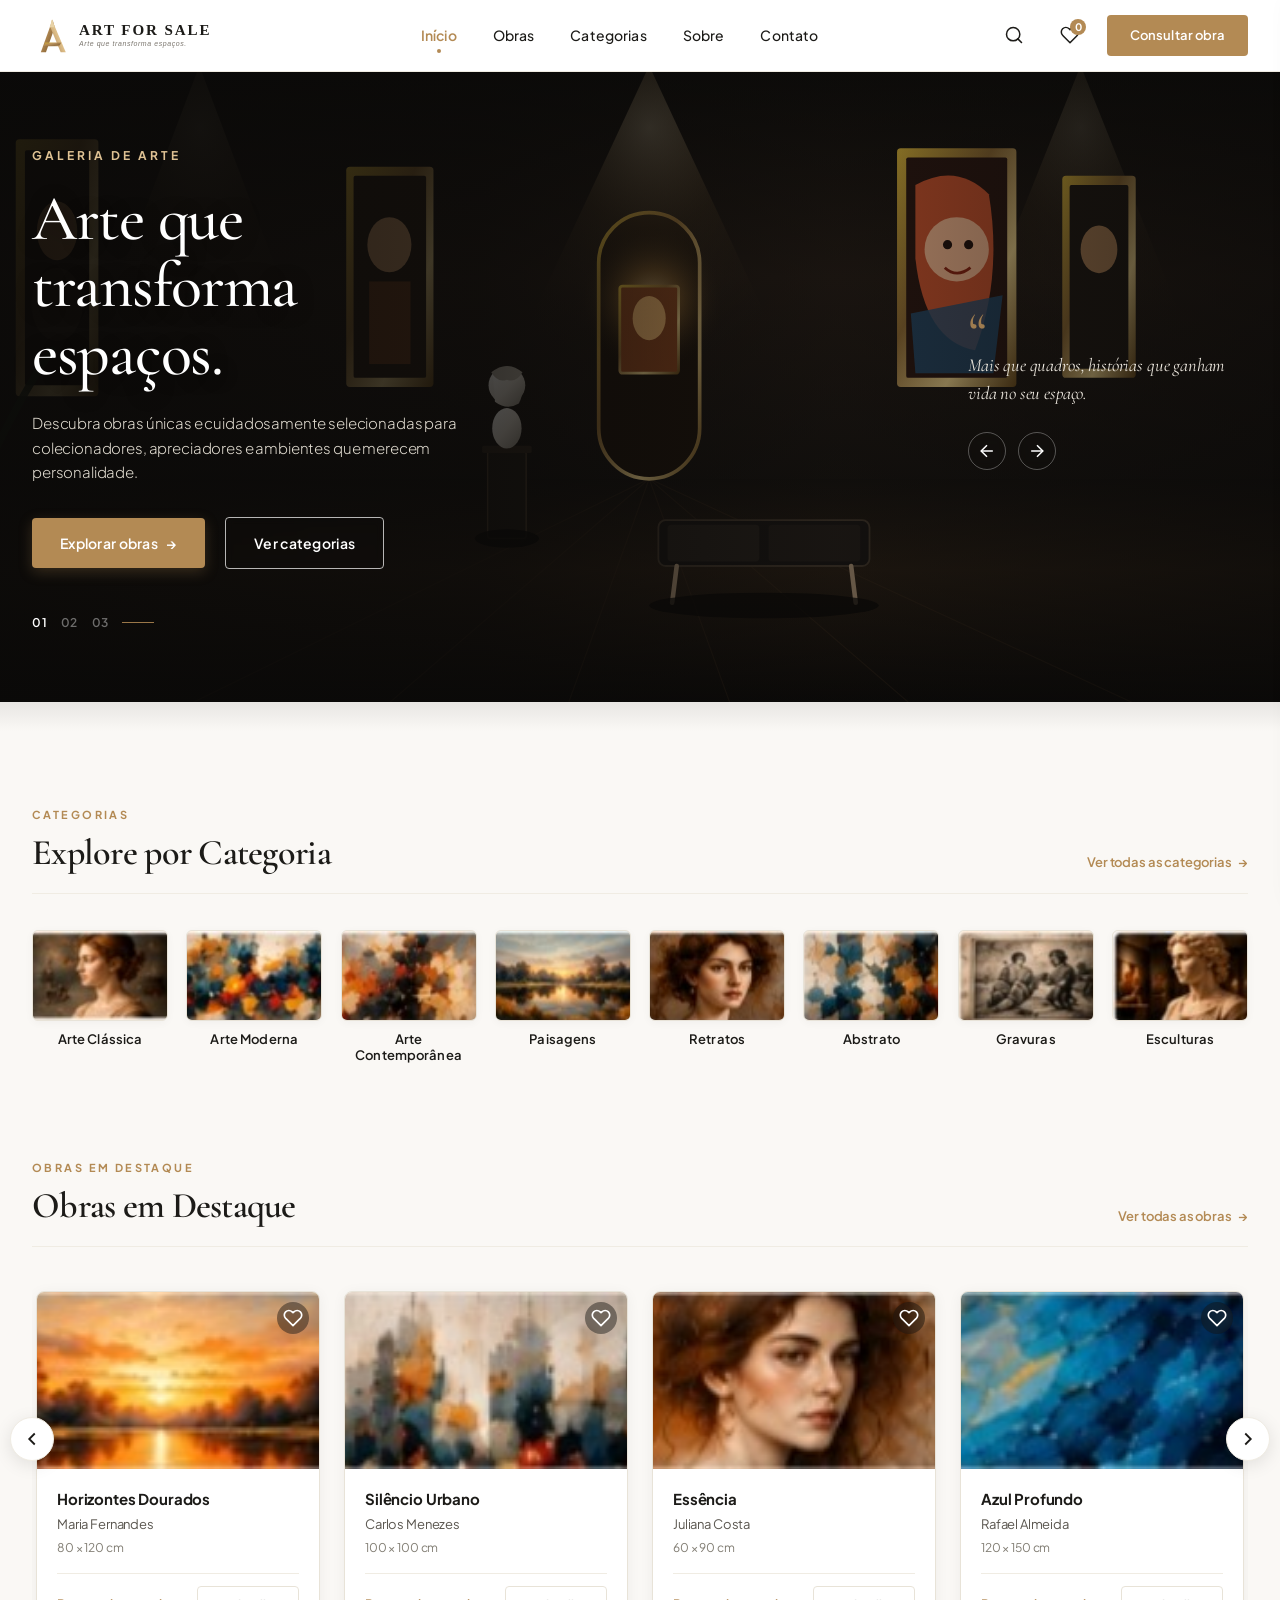
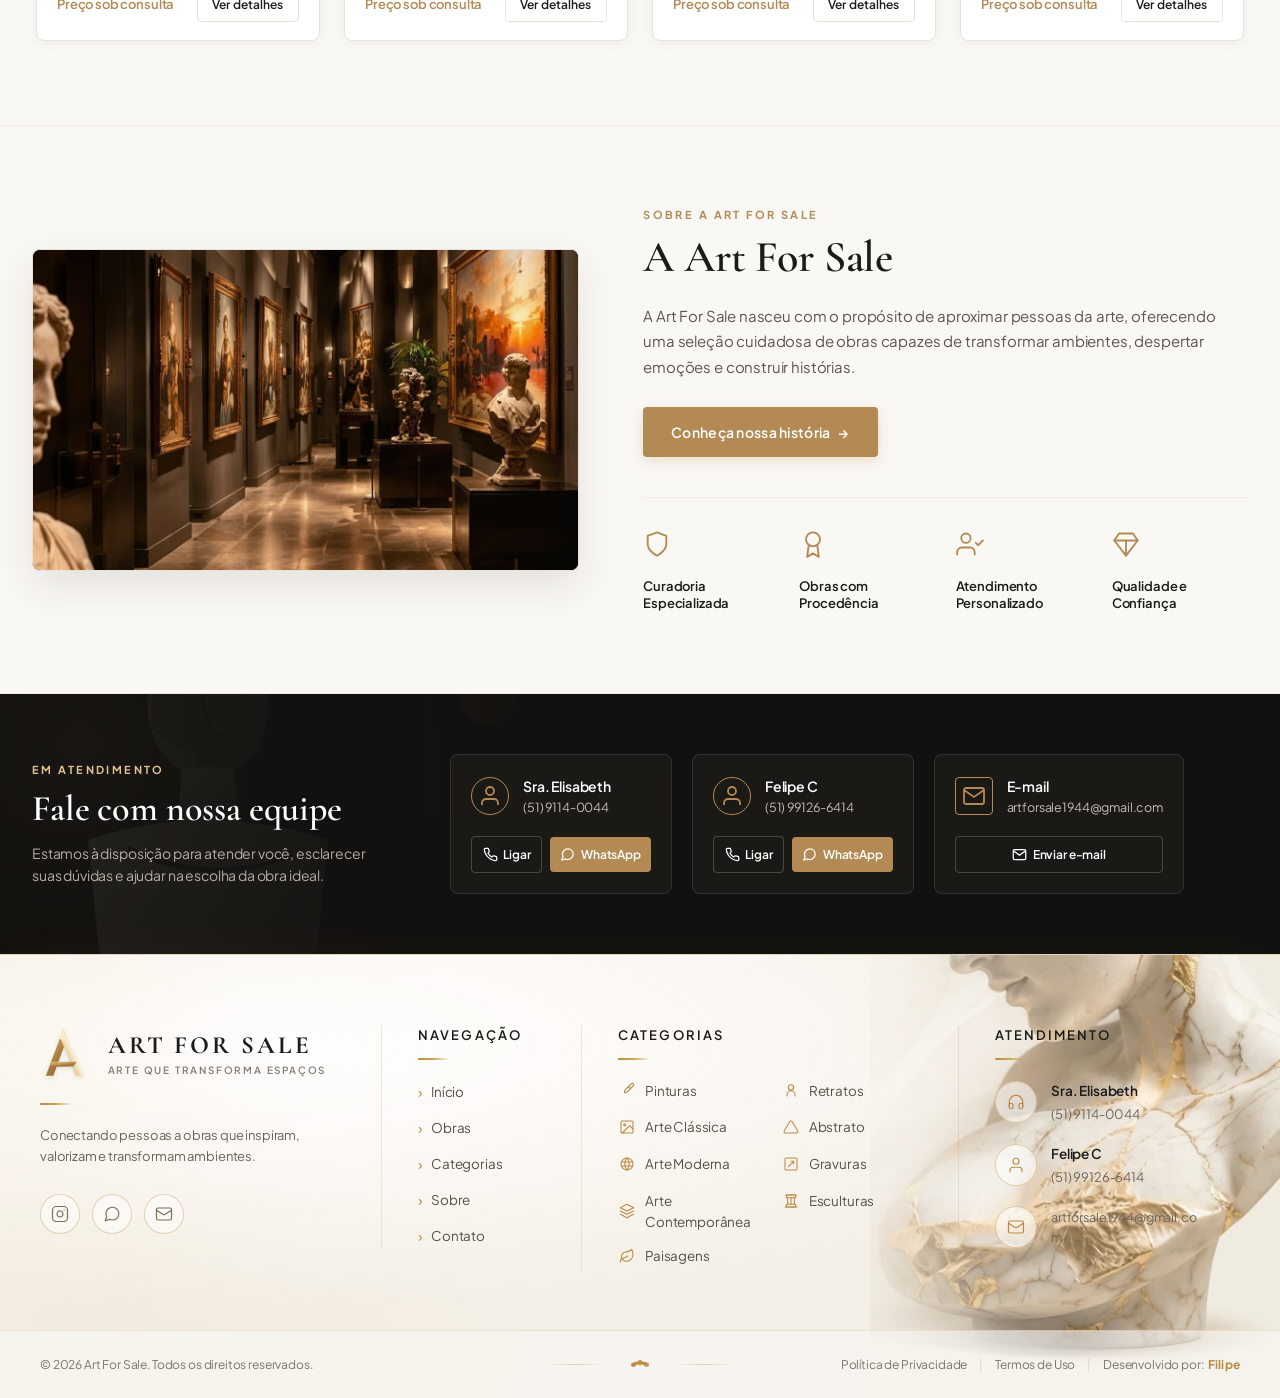
==== index.html @ e54e2f80 "feat(footer): adicionar link Desenvolvido por Filipe para WhatsApp e remover botao voltar ao topo" ====
<!DOCTYPE html>
<html lang="pt-BR">
<head>
    <meta charset="UTF-8">
    <meta name="viewport" content="width=device-width, initial-scale=1.0">
    <title>ART FOR SALE — Arte que transforma espaços.</title>
    
    <!-- Meta tags SEO e Compartilhamento -->
    <meta name="description" content="Descubra obras únicas e cuidadosamente selecionadas para colecionadores, apreciadores e ambientes que merecem personalidade.">
    <meta name="theme-color" content="#b38a54">
    
    <!-- Favicon -->
    <link rel="icon" type="image/svg+xml" href="assets/images/site/logo-icon.svg">

    <!-- Tipografia Editorial Premium Google Fonts (Cormorant Garamond + Plus Jakarta Sans) -->
    <link rel="preconnect" href="https://fonts.googleapis.com">
    <link rel="preconnect" href="https://fonts.gstatic.com" crossorigin>
    <link href="https://fonts.googleapis.com/css2?family=Cormorant+Garamond:ital,wght@0,400;0,500;0,600;0,700;1,400;1,600&family=Plus+Jakarta+Sans:wght@300;400;500;600;700&display=swap" rel="stylesheet">

    <!-- Folhas de Estilo -->
    <link rel="stylesheet" href="assets/css/style.css">
    <link rel="stylesheet" href="assets/css/responsive.css">
</head>
<body>

    <!-- Header Principal -->
    <header class="site-header" id="siteHeader">
        <div class="header-container">
            <!-- Logo ART FOR SALE -->
            <a href="index.php" class="header-logo" title="ART FOR SALE - Arte que transforma espaços.">
                <img src="assets/images/site/logo.svg" alt="ART FOR SALE" class="logo-image" width="220" height="48">
            </a>

            <!-- Menu de Navegação Desktop -->
            <nav class="header-nav" aria-label="Navegação Principal">
                <ul class="nav-list">
                    <li class="nav-item">
                        <a href="index.html" class="nav-link active">Início</a>
                    </li>
                    <li class="nav-item">
                        <a href="pages/obras.html" class="nav-link">Obras</a>
                    </li>
                    <li class="nav-item">
                        <a href="#categorias" class="nav-link">Categorias</a>
                    </li>
                    <li class="nav-item">
                        <a href="#sobre" class="nav-link">Sobre</a>
                    </li>
                    <li class="nav-item">
                        <a href="#contato" class="nav-link">Contato</a>
                    </li>
                </ul>
            </nav>

            <!-- Ações do Header (Pesquisa, Favoritos, Botão Consultar Obra) -->
            <div class="header-actions">
                <!-- Ícone de Pesquisa -->
                <button type="button" class="action-btn" id="btnOpenSearch" title="Pesquisar obras" aria-label="Pesquisar">
                    <svg class="action-icon" viewBox="0 0 24 24" width="20" height="20" fill="none" stroke="currentColor" stroke-width="1.8" stroke-linecap="round" stroke-linejoin="round">
                        <circle cx="11" cy="11" r="8"></circle>
                        <line x1="21" y1="21" x2="16.65" y2="16.65"></line>
                    </svg>
                </button>

                <!-- Favoritos -->
                <button type="button" class="action-btn" id="btnOpenFavorites" title="Obras favoritas" aria-label="Favoritos">
                    <svg class="action-icon" viewBox="0 0 24 24" width="20" height="20" fill="none" stroke="currentColor" stroke-width="1.8" stroke-linecap="round" stroke-linejoin="round">
                        <path d="M20.84 4.61a5.5 5.5 0 0 0-7.78 0L12 5.67l-1.06-1.06a5.5 5.5 0 0 0-7.78 7.78l1.06 1.06L12 21.23l7.78-7.78 1.06-1.06a5.5 5.5 0 0 0 0-7.78z"></path>
                    </svg>
                    <span class="favorites-badge" id="favoritesCount">0</span>
                </button>

                <!-- Botão Consultar Obra -->
                <a href="#contato" class="btn-consultar-obra" data-modal="consultar">
                    Consultar obra
                </a>

                <!-- Botão Menu Mobile (Hambúrguer) -->
                <button type="button" class="mobile-toggle-btn" id="btnMobileMenu" aria-label="Abrir menu" aria-expanded="false">
                    <span class="hamburger-line"></span>
                    <span class="hamburger-line"></span>
                    <span class="hamburger-line"></span>
                </button>
            </div>
        </div>

        <!-- Menu Drawer Mobile -->
        <div class="mobile-drawer" id="mobileDrawer">
            <div class="drawer-header">
                <img src="assets/images/site/logo.svg" alt="ART FOR SALE" width="180">
                <button type="button" class="drawer-close-btn" id="btnCloseDrawer" aria-label="Fechar menu">✕</button>
            </div>
            <nav class="mobile-nav">
                <a href="index.html" class="mobile-nav-link active">Início</a>
                <a href="pages/obras.html" class="mobile-nav-link">Obras</a>
                <a href="#categorias" class="mobile-nav-link">Categorias</a>
                <a href="#sobre" class="mobile-nav-link">Sobre</a>
                <a href="#contato" class="mobile-nav-link">Contato</a>
            </nav>
            <div class="drawer-footer">
                <a href="#contato" class="btn-consultar-obra btn-block" data-modal="consultar">
                    Consultar obra
                </a>
            </div>
        </div>
        <div class="drawer-backdrop" id="drawerBackdrop"></div>
    </header>

    <!-- Overlay de Pesquisa Rápida -->
    <div class="search-overlay" id="searchOverlay">
        <div class="search-modal">
            <div class="search-modal-header">
                <h3 class="search-modal-title">Pesquisar Obras de Arte</h3>
                <button type="button" class="search-close-btn" id="btnCloseSearch">✕</button>
            </div>
            <div class="search-input-wrapper">
                <svg viewBox="0 0 24 24" width="22" height="22" fill="none" stroke="currentColor" stroke-width="2">
                    <circle cx="11" cy="11" r="8"></circle>
                    <line x1="21" y1="21" x2="16.65" y2="16.65"></line>
                </svg>
                <input type="text" id="searchInput" placeholder="Digite o nome da obra, artista ou estilo..." autocomplete="off">
            </div>
            <div class="search-quick-tags">
                <span class="quick-tag-label">Sugestões:</span>
                <button type="button" class="quick-tag" data-tag="Horizontes Dourados">Horizontes Dourados</button>
                <button type="button" class="quick-tag" data-tag="Silêncio Urbano">Silêncio Urbano</button>
                <button type="button" class="quick-tag" data-tag="Paisagens">Paisagens</button>
                <button type="button" class="quick-tag" data-tag="Abstrato">Abstrato</button>
            </div>
            <div class="search-results" id="searchResults"></div>
        </div>
    </div>

<main class="site-main">

    <!-- ========================================================
         SEÇÃO HERO
         ======================================================== -->
    <section class="hero-section" id="hero">
        <div class="hero-background" style="background-image: url('assets/images/site/hero-bg.svg');" data-mockup-fallback="hero">
            <div class="hero-overlay"></div>
        </div>

        <div class="hero-container">
            <div class="hero-content">
                <span class="hero-eyebrow">GALERIA DE ARTE</span>
                <h1 class="hero-title">
                    Arte que<br>
                    transforma<br>
                    espaços.
                </h1>
                <p class="hero-description">
                    Descubra obras únicas e cuidadosamente selecionadas para colecionadores, apreciadores e ambientes que merecem personalidade.
                </p>
                <div class="hero-cta-group">
                    <a href="#obras-destaque" class="btn-primary">
                        Explorar obras <span class="arrow">→</span>
                    </a>
                    <a href="#categorias" class="btn-outline-light">
                        Ver categorias
                    </a>
                </div>

                <div class="hero-pagination">
                    <span class="page-number active">01</span>
                    <span class="page-number">02</span>
                    <span class="page-number">03</span>
                    <span class="page-line"></span>
                </div>
            </div>

            <div class="hero-quote-box">
                <div class="quote-mark">“</div>
                <blockquote class="quote-text">
                    Mais que quadros, histórias que ganham vida no seu espaço.
                </blockquote>
                
                <div class="hero-nav-arrows">
                    <button type="button" class="hero-arrow-btn" id="heroPrevBtn" aria-label="Slide anterior">
                        <svg viewBox="0 0 24 24" width="20" height="20" fill="none" stroke="currentColor" stroke-width="1.8">
                            <line x1="19" y1="12" x2="5" y2="12"></line>
                            <polyline points="12 19 5 12 12 5"></polyline>
                        </svg>
                    </button>
                    <button type="button" class="hero-arrow-btn" id="heroNextBtn" aria-label="Próximo slide">
                        <svg viewBox="0 0 24 24" width="20" height="20" fill="none" stroke="currentColor" stroke-width="1.8">
                            <line x1="5" y1="12" x2="19" y2="12"></line>
                            <polyline points="12 5 19 12 12 19"></polyline>
                        </svg>
                    </button>
                </div>
            </div>
        </div>
    </section>

    <div class="brush-transition-accent" aria-hidden="true"></div>

    <!-- ========================================================
         SEÇÃO EXPLORE POR CATEGORIA
         ======================================================== -->
    <section class="section-categories" id="categorias">
        <div class="section-container">
            <div class="section-header">
                <div class="header-titles">
                    <span class="section-eyebrow">CATEGORIAS</span>
                    <h2 class="section-title">Explore por Categoria</h2>
                </div>
                <a href="#categorias" class="section-link-all">
                    Ver todas as categorias <span class="arrow">→</span>
                </a>
            </div>

            <div class="categories-grid">
                <a href="#obras-destaque" class="category-card" data-category="arte-classica">
                    <div class="category-thumb-wrapper">
                        <img src="assets/images/obras/cat-arte-classica.svg" alt="Arte Clássica" class="category-thumb" loading="lazy" data-crop="cat_classica" onerror="if(!this.src.endsWith('.svg')) this.src=this.src.replace(/\.(jpg|jpeg|png)$/i, '.svg');">
                        <div class="category-hover-overlay"></div>
                    </div>
                    <span class="category-name">Arte Clássica</span>
                </a>
                <a href="#obras-destaque" class="category-card" data-category="arte-moderna">
                    <div class="category-thumb-wrapper">
                        <img src="assets/images/obras/cat-arte-moderna.svg" alt="Arte Moderna" class="category-thumb" loading="lazy" data-crop="cat_moderna" onerror="if(!this.src.endsWith('.svg')) this.src=this.src.replace(/\.(jpg|jpeg|png)$/i, '.svg');">
                        <div class="category-hover-overlay"></div>
                    </div>
                    <span class="category-name">Arte Moderna</span>
                </a>
                <a href="#obras-destaque" class="category-card" data-category="arte-contemporanea">
                    <div class="category-thumb-wrapper">
                        <img src="assets/images/obras/cat-arte-contemporanea.svg" alt="Arte Contemporânea" class="category-thumb" loading="lazy" data-crop="cat_contemporanea" onerror="if(!this.src.endsWith('.svg')) this.src=this.src.replace(/\.(jpg|jpeg|png)$/i, '.svg');">
                        <div class="category-hover-overlay"></div>
                    </div>
                    <span class="category-name">Arte Contemporânea</span>
                </a>
                <a href="#obras-destaque" class="category-card" data-category="paisagens">
                    <div class="category-thumb-wrapper">
                        <img src="assets/images/obras/cat-paisagens.svg" alt="Paisagens" class="category-thumb" loading="lazy" data-crop="cat_paisagens" onerror="if(!this.src.endsWith('.svg')) this.src=this.src.replace(/\.(jpg|jpeg|png)$/i, '.svg');">
                        <div class="category-hover-overlay"></div>
                    </div>
                    <span class="category-name">Paisagens</span>
                </a>
                <a href="#obras-destaque" class="category-card" data-category="retratos">
                    <div class="category-thumb-wrapper">
                        <img src="assets/images/obras/cat-retratos.svg" alt="Retratos" class="category-thumb" loading="lazy" data-crop="cat_retratos" onerror="if(!this.src.endsWith('.svg')) this.src=this.src.replace(/\.(jpg|jpeg|png)$/i, '.svg');">
                        <div class="category-hover-overlay"></div>
                    </div>
                    <span class="category-name">Retratos</span>
                </a>
                <a href="#obras-destaque" class="category-card" data-category="abstrato">
                    <div class="category-thumb-wrapper">
                        <img src="assets/images/obras/cat-abstrato.svg" alt="Abstrato" class="category-thumb" loading="lazy" data-crop="cat_abstrato" onerror="if(!this.src.endsWith('.svg')) this.src=this.src.replace(/\.(jpg|jpeg|png)$/i, '.svg');">
                        <div class="category-hover-overlay"></div>
                    </div>
                    <span class="category-name">Abstrato</span>
                </a>
                <a href="#obras-destaque" class="category-card" data-category="gravuras">
                    <div class="category-thumb-wrapper">
                        <img src="assets/images/obras/cat-gravuras.svg" alt="Gravuras" class="category-thumb" loading="lazy" data-crop="cat_gravuras" onerror="if(!this.src.endsWith('.svg')) this.src=this.src.replace(/\.(jpg|jpeg|png)$/i, '.svg');">
                        <div class="category-hover-overlay"></div>
                    </div>
                    <span class="category-name">Gravuras</span>
                </a>
                <a href="#obras-destaque" class="category-card" data-category="esculturas">
                    <div class="category-thumb-wrapper">
                        <img src="assets/images/obras/cat-esculturas.svg" alt="Esculturas" class="category-thumb" loading="lazy" data-crop="cat_esculturas" onerror="if(!this.src.endsWith('.svg')) this.src=this.src.replace(/\.(jpg|jpeg|png)$/i, '.svg');">
                        <div class="category-hover-overlay"></div>
                    </div>
                    <span class="category-name">Esculturas</span>
                </a>
            </div>
        </div>
    </section>

    <!-- ========================================================
         SEÇÃO OBRAS EM DESTAQUE
         ======================================================== -->
    <section class="section-featured" id="obras-destaque">
        <div class="section-container">
            <div class="section-header">
                <div class="header-titles">
                    <span class="section-eyebrow">OBRAS EM DESTAQUE</span>
                    <h2 class="section-title">Obras em Destaque</h2>
                </div>
                <a href="#obras-destaque" class="section-link-all">
                    Ver todas as obras <span class="arrow">→</span>
                </a>
            </div>

            <div class="featured-carousel-wrapper">
                <button type="button" class="carousel-arrow prev" id="featuredPrevBtn" aria-label="Obra anterior">
                    <svg viewBox="0 0 24 24" width="22" height="22" fill="none" stroke="currentColor" stroke-width="2">
                        <polyline points="15 18 9 12 15 6"></polyline>
                    </svg>
                </button>

                <div class="featured-carousel-track" id="featuredTrack">
                    <!-- Obra 1 -->
                    <article class="artwork-card" data-id="101" data-title="Horizontes Dourados" data-artist="Maria Fernandes" data-dimensions="80 × 120 cm" data-image="assets/images/obras/obra-horizontes-dourados.svg">
                        <div class="artwork-image-container">
                            <img src="assets/images/obras/obra-horizontes-dourados.svg" alt="Horizontes Dourados por Maria Fernandes" class="artwork-image" loading="lazy" data-crop="obra_horizontes_dourados" onerror="if(!this.src.endsWith('.svg')) this.src=this.src.replace(/\.(jpg|jpeg|png)$/i, '.svg');">
                            <button type="button" class="btn-favorite" title="Adicionar aos favoritos" aria-label="Favoritar Horizontes Dourados" data-id="101">
                                <svg viewBox="0 0 24 24" width="20" height="20" fill="none" stroke="currentColor" stroke-width="2" stroke-linecap="round" stroke-linejoin="round">
                                    <path d="M20.84 4.61a5.5 5.5 0 0 0-7.78 0L12 5.67l-1.06-1.06a5.5 5.5 0 0 0-7.78 7.78l1.06 1.06L12 21.23l7.78-7.78 1.06-1.06a5.5 5.5 0 0 0 0-7.78z"></path>
                                </svg>
                            </button>
                        </div>
                        <div class="artwork-details">
                            <h3 class="artwork-title">Horizontes Dourados</h3>
                            <p class="artwork-artist">Maria Fernandes</p>
                            <p class="artwork-dimensions">80 × 120 cm</p>
                            <div class="artwork-footer-row">
                                <span class="artwork-price">Preço sob consulta</span>
                                <a href="pages/obra.html?id=101" class="btn-ver-detalhes" data-id="101" data-title="Horizontes Dourados">Ver detalhes</a>
                            </div>
                        </div>
                    </article>

                    <!-- Obra 2 -->
                    <article class="artwork-card" data-id="102" data-title="Silêncio Urbano" data-artist="Carlos Menezes" data-dimensions="100 × 100 cm" data-image="assets/images/obras/obra-silencio-urbano.svg">
                        <div class="artwork-image-container">
                            <img src="assets/images/obras/obra-silencio-urbano.svg" alt="Silêncio Urbano por Carlos Menezes" class="artwork-image" loading="lazy" data-crop="obra_silencio_urbano" onerror="if(!this.src.endsWith('.svg')) this.src=this.src.replace(/\.(jpg|jpeg|png)$/i, '.svg');">
                            <button type="button" class="btn-favorite" title="Adicionar aos favoritos" aria-label="Favoritar Silêncio Urbano" data-id="102">
                                <svg viewBox="0 0 24 24" width="20" height="20" fill="none" stroke="currentColor" stroke-width="2" stroke-linecap="round" stroke-linejoin="round">
                                    <path d="M20.84 4.61a5.5 5.5 0 0 0-7.78 0L12 5.67l-1.06-1.06a5.5 5.5 0 0 0-7.78 7.78l1.06 1.06L12 21.23l7.78-7.78 1.06-1.06a5.5 5.5 0 0 0 0-7.78z"></path>
                                </svg>
                            </button>
                        </div>
                        <div class="artwork-details">
                            <h3 class="artwork-title">Silêncio Urbano</h3>
                            <p class="artwork-artist">Carlos Menezes</p>
                            <p class="artwork-dimensions">100 × 100 cm</p>
                            <div class="artwork-footer-row">
                                <span class="artwork-price">Preço sob consulta</span>
                                <a href="pages/obra.html?id=102" class="btn-ver-detalhes" data-id="102" data-title="Silêncio Urbano">Ver detalhes</a>
                            </div>
                        </div>
                    </article>

                    <!-- Obra 3 -->
                    <article class="artwork-card" data-id="103" data-title="Essência" data-artist="Juliana Costa" data-dimensions="60 × 90 cm" data-image="assets/images/obras/obra-essencia.svg">
                        <div class="artwork-image-container">
                            <img src="assets/images/obras/obra-essencia.svg" alt="Essência por Juliana Costa" class="artwork-image" loading="lazy" data-crop="obra_essencia" onerror="if(!this.src.endsWith('.svg')) this.src=this.src.replace(/\.(jpg|jpeg|png)$/i, '.svg');">
                            <button type="button" class="btn-favorite" title="Adicionar aos favoritos" aria-label="Favoritar Essência" data-id="103">
                                <svg viewBox="0 0 24 24" width="20" height="20" fill="none" stroke="currentColor" stroke-width="2" stroke-linecap="round" stroke-linejoin="round">
                                    <path d="M20.84 4.61a5.5 5.5 0 0 0-7.78 0L12 5.67l-1.06-1.06a5.5 5.5 0 0 0-7.78 7.78l1.06 1.06L12 21.23l7.78-7.78 1.06-1.06a5.5 5.5 0 0 0 0-7.78z"></path>
                                </svg>
                            </button>
                        </div>
                        <div class="artwork-details">
                            <h3 class="artwork-title">Essência</h3>
                            <p class="artwork-artist">Juliana Costa</p>
                            <p class="artwork-dimensions">60 × 90 cm</p>
                            <div class="artwork-footer-row">
                                <span class="artwork-price">Preço sob consulta</span>
                                <a href="pages/obra.html?id=103" class="btn-ver-detalhes" data-id="103" data-title="Essência">Ver detalhes</a>
                            </div>
                        </div>
                    </article>

                    <!-- Obra 4 -->
                    <article class="artwork-card" data-id="104" data-title="Azul Profundo" data-artist="Rafael Almeida" data-dimensions="120 × 150 cm" data-image="assets/images/obras/obra-azul-profundo.svg">
                        <div class="artwork-image-container">
                            <img src="assets/images/obras/obra-azul-profundo.svg" alt="Azul Profundo por Rafael Almeida" class="artwork-image" loading="lazy" data-crop="obra_azul_profundo" onerror="if(!this.src.endsWith('.svg')) this.src=this.src.replace(/\.(jpg|jpeg|png)$/i, '.svg');">
                            <button type="button" class="btn-favorite" title="Adicionar aos favoritos" aria-label="Favoritar Azul Profundo" data-id="104">
                                <svg viewBox="0 0 24 24" width="20" height="20" fill="none" stroke="currentColor" stroke-width="2" stroke-linecap="round" stroke-linejoin="round">
                                    <path d="M20.84 4.61a5.5 5.5 0 0 0-7.78 0L12 5.67l-1.06-1.06a5.5 5.5 0 0 0-7.78 7.78l1.06 1.06L12 21.23l7.78-7.78 1.06-1.06a5.5 5.5 0 0 0 0-7.78z"></path>
                                </svg>
                            </button>
                        </div>
                        <div class="artwork-details">
                            <h3 class="artwork-title">Azul Profundo</h3>
                            <p class="artwork-artist">Rafael Almeida</p>
                            <p class="artwork-dimensions">120 × 150 cm</p>
                            <div class="artwork-footer-row">
                                <span class="artwork-price">Preço sob consulta</span>
                                <a href="pages/obra.html?id=104" class="btn-ver-detalhes" data-id="104" data-title="Azul Profundo">Ver detalhes</a>
                            </div>
                        </div>
                    </article>
                </div>

                <button type="button" class="carousel-arrow next" id="featuredNextBtn" aria-label="Próxima obra">
                    <svg viewBox="0 0 24 24" width="22" height="22" fill="none" stroke="currentColor" stroke-width="2">
                        <polyline points="9 18 15 12 9 6"></polyline>
                    </svg>
                </button>
            </div>

            <div class="carousel-dots" id="carouselDots">
                <button type="button" class="dot" data-index="0" aria-label="Página 1"></button>
                <button type="button" class="dot active" data-index="1" aria-label="Página 2"></button>
                <button type="button" class="dot" data-index="2" aria-label="Página 3"></button>
            </div>
        </div>
    </section>

    <!-- ========================================================
         SEÇÃO SOBRE: A ART FOR SALE
         ======================================================== -->
    <section class="section-about" id="sobre">
        <div class="about-container">
            <div class="about-media-col">
                <div class="about-image-wrapper">
                    <picture>
                        <source srcset="assets/images/site/about-art-gallery.webp" type="image/webp">
                        <img 
                            src="assets/images/site/about-art-gallery.jpg" 
                            alt="Galeria de Arte ART FOR SALE" 
                            class="about-image" 
                            width="600"
                            height="353"
                            loading="lazy" 
                            decoding="async"
                        >
                    </picture>
                </div>
            </div>

            <div class="about-content-col">
                <span class="section-eyebrow">SOBRE A ART FOR SALE</span>
                <h2 class="about-title">A Art For Sale</h2>
                <p class="about-paragraph">
                    A Art For Sale nasceu com o propósito de aproximar pessoas da arte, oferecendo uma seleção cuidadosa de obras capazes de transformar ambientes, despertar emoções e construir histórias.
                </p>
                <div class="about-cta">
                    <a href="#contato" class="btn-primary">
                        Conheça nossa história <span class="arrow">→</span>
                    </a>
                </div>

                <div class="differentials-grid">
                    <div class="differential-item">
                        <div class="differential-icon">
                            <svg viewBox="0 0 24 24" width="28" height="28" fill="none" stroke="currentColor" stroke-width="1.6" stroke-linecap="round" stroke-linejoin="round">
                                <path d="M12 22s8-4 8-10V5l-8-3-8 3v7c0 6 8 10 8 10z"></path>
                            </svg>
                        </div>
                        <h4 class="differential-title">Curadoria Especializada</h4>
                    </div>

                    <div class="differential-item">
                        <div class="differential-icon">
                            <svg viewBox="0 0 24 24" width="28" height="28" fill="none" stroke="currentColor" stroke-width="1.6" stroke-linecap="round" stroke-linejoin="round">
                                <circle cx="12" cy="8" r="6"></circle>
                                <polyline points="8.21 13.89 7 23 12 20 17 23 15.79 13.88"></polyline>
                            </svg>
                        </div>
                        <h4 class="differential-title">Obras com Procedência</h4>
                    </div>

                    <div class="differential-item">
                        <div class="differential-icon">
                            <svg viewBox="0 0 24 24" width="28" height="28" fill="none" stroke="currentColor" stroke-width="1.6" stroke-linecap="round" stroke-linejoin="round">
                                <path d="M16 21v-2a4 4 0 0 0-4-4H5a4 4 0 0 0-4 4v2"></path>
                                <circle cx="8.5" cy="7" r="4"></circle>
                                <polyline points="17 11 19 13 23 9"></polyline>
                            </svg>
                        </div>
                        <h4 class="differential-title">Atendimento Personalizado</h4>
                    </div>

                    <div class="differential-item">
                        <div class="differential-icon">
                            <svg viewBox="0 0 24 24" width="28" height="28" fill="none" stroke="currentColor" stroke-width="1.6" stroke-linecap="round" stroke-linejoin="round">
                                <path d="M6 3h12l4 6-10 13L2 9z"></path>
                                <line x1="12" y1="22" x2="12" y2="9"></line>
                                <line x1="2" y1="9" x2="22" y2="9"></line>
                            </svg>
                        </div>
                        <h4 class="differential-title">Qualidade e Confiança</h4>
                    </div>
                </div>
            </div>
        </div>
    </section>

    <!-- ========================================================
         SEÇÃO FALE COM NOSSA EQUIPE
         ======================================================== -->
    <section class="section-team-banner" id="contato">
        <div class="team-banner-bg" style="background-image: url('assets/images/site/team-banner-bg.svg');" data-mockup-fallback="team">
            <div class="team-banner-overlay"></div>
        </div>

        <div class="team-banner-container">
            <div class="team-intro-col">
                <span class="team-eyebrow">EM ATENDIMENTO</span>
                <h2 class="team-title">Fale com nossa equipe</h2>
                <p class="team-description">
                    Estamos à disposição para atender você, esclarecer suas dúvidas e ajudar na escolha da obra ideal.
                </p>
            </div>

            <div class="team-cards-grid">
                <!-- Elisabeth -->
                <div class="team-card">
                    <div class="team-card-header">
                        <div class="team-avatar-icon">
                            <svg viewBox="0 0 24 24" width="24" height="24" fill="none" stroke="currentColor" stroke-width="1.8">
                                <path d="M20 21v-2a4 4 0 0 0-4-4H8a4 4 0 0 0-4 4v2"></path>
                                <circle cx="12" cy="7" r="4"></circle>
                            </svg>
                        </div>
                        <div class="team-member-info">
                            <h4 class="team-member-name">Sra. Elisabeth</h4>
                            <span class="team-member-phone">(51) 9114-0044</span>
                        </div>
                    </div>
                    <div class="team-card-actions">
                        <a href="tel:5191140044" class="btn-contact-outline">
                            <svg viewBox="0 0 24 24" width="15" height="15" fill="none" stroke="currentColor" stroke-width="2">
                                <path d="M22 16.92v3a2 2 0 0 1-2.18 2 19.79 19.79 0 0 1-8.63-3.07 19.5 19.5 0 0 1-6-6 19.79 19.79 0 0 1-3.07-8.67A2 2 0 0 1 4.11 2h3a2 2 0 0 1 2 1.72 12.84 12.84 0 0 0 .7 2.81 2 2 0 0 1-.45 2.11L8.09 9.91a16 16 0 0 0 6 6l1.27-1.27a2 2 0 0 1 2.11-.45 12.84 12.84 0 0 0 2.81.7A2 2 0 0 1 22 16.92z"></path>
                            </svg>
                            Ligar
                        </a>
                        <a href="https://wa.me/555191140044?text=Ol%C3%A1%2C%20Sra.%20Elisabeth.%20Gostaria%20de%20mais%20informa%C3%A7%C3%B5es%20sobre%20as%20obras%20da%20Art%20For%20Sale." target="_blank" rel="noopener noreferrer" class="btn-contact-whatsapp">
                            <svg viewBox="0 0 24 24" width="15" height="15" fill="none" stroke="currentColor" stroke-width="2">
                                <path d="M21 11.5a8.38 8.38 0 0 1-.9 3.8 8.5 8.5 0 0 1-7.6 4.7 8.38 8.38 0 0 1-3.8-.9L3 21l1.9-5.7a8.38 8.38 0 0 1-.9-3.8 8.5 8.5 0 0 1 4.7-7.6 8.38 8.38 0 0 1 3.8-.9h.5a8.48 8.48 0 0 1 8 8v.5z"></path>
                            </svg>
                            WhatsApp
                        </a>
                    </div>
                </div>

                <!-- Felipe -->
                <div class="team-card">
                    <div class="team-card-header">
                        <div class="team-avatar-icon">
                            <svg viewBox="0 0 24 24" width="24" height="24" fill="none" stroke="currentColor" stroke-width="1.8">
                                <path d="M20 21v-2a4 4 0 0 0-4-4H8a4 4 0 0 0-4 4v2"></path>
                                <circle cx="12" cy="7" r="4"></circle>
                            </svg>
                        </div>
                        <div class="team-member-info">
                            <h4 class="team-member-name">Felipe C</h4>
                            <span class="team-member-phone">(51) 99126-6414</span>
                        </div>
                    </div>
                    <div class="team-card-actions">
                        <a href="tel:51991266414" class="btn-contact-outline">
                            <svg viewBox="0 0 24 24" width="15" height="15" fill="none" stroke="currentColor" stroke-width="2">
                                <path d="M22 16.92v3a2 2 0 0 1-2.18 2 19.79 19.79 0 0 1-8.63-3.07 19.5 19.5 0 0 1-6-6 19.79 19.79 0 0 1-3.07-8.67A2 2 0 0 1 4.11 2h3a2 2 0 0 1 2 1.72 12.84 12.84 0 0 0 .7 2.81 2 2 0 0 1-.45 2.11L8.09 9.91a16 16 0 0 0 6 6l1.27-1.27a2 2 0 0 1 2.11-.45 12.84 12.84 0 0 0 2.81.7A2 2 0 0 1 22 16.92z"></path>
                            </svg>
                            Ligar
                        </a>
                        <a href="https://wa.me/5551991266414?text=Ol%C3%A1%2C%20Felipe.%20Gostaria%20de%20consultar%20uma%20obra%20na%20Art%20For%20Sale." target="_blank" rel="noopener noreferrer" class="btn-contact-whatsapp">
                            <svg viewBox="0 0 24 24" width="15" height="15" fill="none" stroke="currentColor" stroke-width="2">
                                <path d="M21 11.5a8.38 8.38 0 0 1-.9 3.8 8.5 8.5 0 0 1-7.6 4.7 8.38 8.38 0 0 1-3.8-.9L3 21l1.9-5.7a8.38 8.38 0 0 1-.9-3.8 8.5 8.5 0 0 1 4.7-7.6 8.38 8.38 0 0 1 3.8-.9h.5a8.48 8.48 0 0 1 8 8v.5z"></path>
                            </svg>
                            WhatsApp
                        </a>
                    </div>
                </div>

                <!-- E-mail -->
                <div class="team-card team-card-email">
                    <div class="team-card-header">
                        <div class="team-avatar-icon">
                            <svg viewBox="0 0 24 24" width="24" height="24" fill="none" stroke="currentColor" stroke-width="1.8">
                                <path d="M4 4h16c1.1 0 2 .9 2 2v12c0 1.1-.9 2-2 2H4c-1.1 0-2-.9-2-2V6c0-1.1.9-2 2-2z"></path>
                                <polyline points="22,6 12,13 2,6"></polyline>
                            </svg>
                        </div>
                        <div class="team-member-info">
                            <h4 class="team-member-name">E-mail</h4>
                            <span class="team-member-phone">artforsale1944@gmail.com</span>
                        </div>
                    </div>
                    <div class="team-card-actions">
                        <a href="mailto:artforsale1944@gmail.com?subject=Consulta%20de%20Obras%20-%20Art%20For%20Sale" class="btn-contact-outline btn-full-width">
                            <svg viewBox="0 0 24 24" width="15" height="15" fill="none" stroke="currentColor" stroke-width="2">
                                <path d="M4 4h16c1.1 0 2 .9 2 2v12c0 1.1-.9 2-2 2H4c-1.1 0-2-.9-2-2V6c0-1.1.9-2 2-2z"></path>
                                <polyline points="22,6 12,13 2,6"></polyline>
                            </svg>
                            Enviar e-mail
                        </a>
                    </div>
                </div>
            </div>
        </div>
    </section>

</main>

    <!-- Modal de Consulta -->
    <div class="inquiry-modal-backdrop" id="inquiryModal">
        <div class="inquiry-modal-content">
            <button type="button" class="inquiry-modal-close" id="btnCloseInquiry" aria-label="Fechar janela">✕</button>
            <div class="inquiry-modal-header">
                <span class="modal-eyebrow">CONSULTORIA ESPECIALIZADA</span>
                <h3 class="modal-title" id="modalArtworkTitle">Consultar Obra</h3>
                <p class="modal-subtitle" id="modalArtworkSubtitle">Atendimento reservado para colecionadores e apreciadores.</p>
            </div>
            
            <div class="inquiry-modal-body">
                <div class="inquiry-preview-box" id="modalPreviewBox" style="display: none;">
                    <img id="modalArtworkImg" src="" alt="Obra selecionada" class="inquiry-preview-img">
                    <div class="inquiry-preview-meta">
                        <h4 id="modalMetaTitle" class="inquiry-meta-title"></h4>
                        <p id="modalMetaArtist" class="inquiry-meta-artist"></p>
                        <p id="modalMetaDimensions" class="inquiry-meta-dim"></p>
                        <span class="inquiry-meta-price">Preço sob consulta</span>
                    </div>
                </div>

                <p class="inquiry-instruction">
                    Escolha o canal de sua preferência para falar diretamente com nossos consultores de arte:
                </p>

                <div class="inquiry-options-grid">
                    <a href="https://wa.me/555191140044?text=Ol%C3%A1%2C%20Sra.%20Elisabeth.%20Gostaria%20de%20mais%20informa%C3%A7%C3%B5es%20sobre%20as%20obras%20da%20Art%20For%20Sale." id="btnModalWhatsElisabeth" target="_blank" rel="noopener noreferrer" class="inquiry-channel-btn whatsapp">
                        <div class="channel-info">
                            <strong>WhatsApp Sra. Elisabeth</strong>
                            <span>Curadoria & Atendimento</span>
                        </div>
                        <span class="channel-arrow">→</span>
                    </a>
                    <a href="https://wa.me/5551991266414?text=Ol%C3%A1%2C%20Felipe.%20Gostaria%20de%20consultar%20uma%20obra%20na%20Art%20For%20Sale." id="btnModalWhatsFelipe" target="_blank" rel="noopener noreferrer" class="inquiry-channel-btn whatsapp">
                        <div class="channel-info">
                            <strong>WhatsApp Felipe C</strong>
                            <span>Atendimento & Vendas</span>
                        </div>
                        <span class="channel-arrow">→</span>
                    </a>
                    <a href="mailto:artforsale1944@gmail.com?subject=Consulta%20de%20Obras%20-%20Art%20For%20Sale" id="btnModalEmail" class="inquiry-channel-btn email">
                        <div class="channel-info">
                            <strong>Enviar E-mail Formal</strong>
                            <span>artforsale1944@gmail.com</span>
                        </div>
                        <span class="channel-arrow">→</span>
                    </a>
                </div>
            </div>
        </div>
    </div>

    <!-- Rodapé Principal de Alto Luxo - ART FOR SALE -->
    <footer class="site-footer" id="contato">
        <!-- Textura e Nuances Sutis de Mármore e Dourado -->
        <div class="footer-marble-texture" aria-hidden="true"></div>
        <div class="footer-gold-glow-left" aria-hidden="true"></div>

        <!-- Elemento Artístico Decorativo (Escultura Clássica com Kintsugi Dourado) -->
        <div class="footer-sculpture-wrap" aria-hidden="true">
            <picture>
                <source srcset="assets/images/site/footer-sculpture.webp" type="image/webp">
                <img src="assets/images/site/footer-sculpture.jpg" 
                     alt="" 
                     class="footer-sculpture-img" 
                     loading="lazy" 
                     width="640" 
                     height="858">
            </picture>
        </div>

        <div class="footer-container">
            <!-- 1. Coluna MARCA -->
            <div class="footer-col footer-col-brand">
                <a href="index.html" class="footer-brand-header" title="ART FOR SALE - Início">
                    <div class="brand-monogram-box">
                        <svg viewBox="0 0 60 70" width="50" height="60" fill="none" class="brand-monogram-svg" aria-hidden="true">
                            <defs>
                                <linearGradient id="goldMonogramGradIndex" x1="15%" y1="0%" x2="85%" y2="100%">
                                    <stop offset="0%" stop-color="#dfc294" />
                                    <stop offset="35%" stop-color="#c69a55" />
                                    <stop offset="70%" stop-color="#9a7138" />
                                    <stop offset="100%" stop-color="#b98a45" />
                                </linearGradient>
                                <linearGradient id="goldMonogramLightIndex" x1="0%" y1="100%" x2="100%" y2="0%">
                                    <stop offset="0%" stop-color="#a67c4f" />
                                    <stop offset="50%" stop-color="#faecc8" />
                                    <stop offset="100%" stop-color="#8e6538" />
                                </linearGradient>
                                <filter id="monogramDepthIndex" x="-20%" y="-20%" width="140%" height="140%">
                                    <feDropShadow dx="0" dy="2" stdDeviation="2.5" flood-color="#8a6332" flood-opacity="0.18" />
                                </filter>
                            </defs>
                            <g filter="url(#monogramDepthIndex)">
                                <path d="M 28 4 L 7 60 L 16 60 L 32 16 Z" fill="url(#goldMonogramGradIndex)" />
                                <path d="M 27 4 L 52 60 L 43 60 L 25 16 Z" fill="url(#goldMonogramLightIndex)" />
                                <path d="M 14 43 L 44 43 L 40 49 L 12 49 Z" fill="url(#goldMonogramGradIndex)" opacity="0.95" />
                                <polygon points="27.5,3 32,16 23,16" fill="#faecc8" />
                            </g>
                        </svg>
                    </div>
                    <div class="brand-identity-text">
                        <span class="brand-name">ART FOR SALE</span>
                        <span class="brand-tagline">ARTE QUE TRANSFORMA ESPAÇOS</span>
                    </div>
                </a>

                <div class="footer-gold-rule"></div>

                <p class="brand-mission-desc">
                    Conectando pessoas a obras que inspiram, valorizam e transformam ambientes.
                </p>

                <div class="footer-social-icons">
                    <a href="https://instagram.com" target="_blank" rel="noopener noreferrer" class="social-icon-btn" title="Instagram" aria-label="Acompanhe a Art For Sale no Instagram">
                        <svg viewBox="0 0 24 24" width="18" height="18" fill="none" stroke="currentColor" stroke-width="1.6" stroke-linecap="round" stroke-linejoin="round">
                            <rect x="2" y="2" width="20" height="20" rx="5" ry="5"></rect>
                            <path d="M16 11.37A4 4 0 1 1 12.63 8 4 4 0 0 1 16 11.37z"></path>
                            <line x1="17.5" y1="6.5" x2="17.51" y2="6.5"></line>
                        </svg>
                    </a>
                    <a href="https://wa.me/555191140044?text=Ol%C3%A1%2C%20Sra.%20Elisabeth.%20Gostaria%20de%20mais%20informa%C3%A7%C3%B5es%20sobre%20as%20obras%20da%20Art%20For%20Sale." target="_blank" rel="noopener noreferrer" class="social-icon-btn" title="WhatsApp Sra. Elisabeth" aria-label="Fale conosco via WhatsApp">
                        <svg viewBox="0 0 24 24" width="18" height="18" fill="none" stroke="currentColor" stroke-width="1.6" stroke-linecap="round" stroke-linejoin="round">
                            <path d="M21 11.5a8.38 8.38 0 0 1-.9 3.8 8.5 8.5 0 0 1-7.6 4.7 8.38 8.38 0 0 1-3.8-.9L3 21l1.9-5.7a8.38 8.38 0 0 1-.9-3.8 8.5 8.5 0 0 1 4.7-7.6 8.38 8.38 0 0 1 3.8-.9h.5a8.48 8.48 0 0 1 8 8v.5z"></path>
                        </svg>
                    </a>
                    <a href="mailto:artforsale1944@gmail.com?subject=Consulta%20de%20Obras%20-%20Art%20For%20Sale" class="social-icon-btn" title="E-mail Curadoria" aria-label="Envie uma mensagem por e-mail">
                        <svg viewBox="0 0 24 24" width="18" height="18" fill="none" stroke="currentColor" stroke-width="1.6" stroke-linecap="round" stroke-linejoin="round">
                            <rect x="2" y="4" width="20" height="16" rx="2"></rect>
                            <path d="m22 7-8.97 5.7a1.94 1.94 0 0 1-2.06 0L2 7"></path>
                        </svg>
                    </a>
                </div>
            </div>

            <!-- 2. Coluna NAVEGAÇÃO -->
            <div class="footer-col footer-col-nav">
                <h4 class="footer-heading">NAVEGAÇÃO</h4>
                <div class="footer-gold-rule"></div>
                <ul class="footer-link-list">
                    <li>
                        <a href="index.html">
                            <span class="nav-chevron" aria-hidden="true">›</span>
                            <span>Início</span>
                        </a>
                    </li>
                    <li>
                        <a href="#obras-destaque">
                            <span class="nav-chevron" aria-hidden="true">›</span>
                            <span>Obras</span>
                        </a>
                    </li>
                    <li>
                        <a href="#categorias">
                            <span class="nav-chevron" aria-hidden="true">›</span>
                            <span>Categorias</span>
                        </a>
                    </li>
                    <li>
                        <a href="#sobre">
                            <span class="nav-chevron" aria-hidden="true">›</span>
                            <span>Sobre</span>
                        </a>
                    </li>
                    <li>
                        <a href="#contato">
                            <span class="nav-chevron" aria-hidden="true">›</span>
                            <span>Contato</span>
                        </a>
                    </li>
                </ul>
            </div>

            <!-- 3. Coluna CATEGORIAS (2 subcolunas com ícones lineares dourados) -->
            <div class="footer-col footer-col-cats">
                <h4 class="footer-heading">CATEGORIAS</h4>
                <div class="footer-gold-rule"></div>
                <div class="footer-cats-columns">
                    <!-- Subcoluna 1 -->
                    <ul class="footer-link-list footer-cats-sublist">
                        <li>
                            <a href="pages/obras.html">
                                <span class="cat-icon" aria-hidden="true">
                                    <svg viewBox="0 0 24 24" width="16" height="16" fill="none" stroke="currentColor" stroke-width="1.6" stroke-linecap="round" stroke-linejoin="round">
                                        <path d="M18.375 2.625a1 1 0 0 1 3 3l-9.013 9.014a2 2 0 0 1-.853.505l-2.873.84a.5.5 0 0 1-.62-.62l.84-2.873a2 2 0 0 1 .506-.852z"></path>
                                        <path d="m14 7 3 3"></path>
                                    </svg>
                                </span>
                                <span>Pinturas</span>
                            </a>
                        </li>
                        <li>
                            <a href="pages/obras.html?categoria=arte-classica">
                                <span class="cat-icon" aria-hidden="true">
                                    <svg viewBox="0 0 24 24" width="16" height="16" fill="none" stroke="currentColor" stroke-width="1.6" stroke-linecap="round" stroke-linejoin="round">
                                        <rect x="3" y="3" width="18" height="18" rx="2" ry="2"></rect>
                                        <circle cx="8.5" cy="8.5" r="1.5"></circle>
                                        <polyline points="21 15 16 10 5 21"></polyline>
                                    </svg>
                                </span>
                                <span>Arte Clássica</span>
                            </a>
                        </li>
                        <li>
                            <a href="pages/obras.html?categoria=arte-moderna">
                                <span class="cat-icon" aria-hidden="true">
                                    <svg viewBox="0 0 24 24" width="16" height="16" fill="none" stroke="currentColor" stroke-width="1.6" stroke-linecap="round" stroke-linejoin="round">
                                        <circle cx="12" cy="12" r="9"></circle>
                                        <path d="M3.6 9h16.8M3.6 15h16.8"></path>
                                        <path d="M11.5 3a17 17 0 0 0 0 18M12.5 3a17 17 0 0 1 0 18"></path>
                                    </svg>
                                </span>
                                <span>Arte Moderna</span>
                            </a>
                        </li>
                        <li>
                            <a href="pages/obras.html?categoria=arte-contemporanea">
                                <span class="cat-icon" aria-hidden="true">
                                    <svg viewBox="0 0 24 24" width="16" height="16" fill="none" stroke="currentColor" stroke-width="1.6" stroke-linecap="round" stroke-linejoin="round">
                                        <polygon points="12 2 2 7 12 12 22 7 12 2"></polygon>
                                        <polyline points="2 17 12 22 22 17"></polyline>
                                        <polyline points="2 12 12 17 22 12"></polyline>
                                    </svg>
                                </span>
                                <span>Arte Contemporânea</span>
                            </a>
                        </li>
                        <li>
                            <a href="pages/obras.html?categoria=paisagens">
                                <span class="cat-icon" aria-hidden="true">
                                    <svg viewBox="0 0 24 24" width="16" height="16" fill="none" stroke="currentColor" stroke-width="1.6" stroke-linecap="round" stroke-linejoin="round">
                                        <path d="M11 20A7 7 0 0 1 9.8 6.1C15.5 5 17 4.48 19 2c1 2 2 4.18 2 8 0 5.5-4.78 10-10 10Z"></path>
                                        <path d="M2 21c0-3 1.85-5.36 5.08-6C9.5 14.52 12 13 13 12"></path>
                                    </svg>
                                </span>
                                <span>Paisagens</span>
                            </a>
                        </li>
                    </ul>

                    <!-- Subcoluna 2 -->
                    <ul class="footer-link-list footer-cats-sublist">
                        <li>
                            <a href="pages/obras.html?categoria=retratos">
                                <span class="cat-icon" aria-hidden="true">
                                    <svg viewBox="0 0 24 24" width="16" height="16" fill="none" stroke="currentColor" stroke-width="1.6" stroke-linecap="round" stroke-linejoin="round">
                                        <circle cx="12" cy="8" r="4"></circle>
                                        <path d="M6 21v-2a6 6 0 0 1 12 0v2"></path>
                                    </svg>
                                </span>
                                <span>Retratos</span>
                            </a>
                        </li>
                        <li>
                            <a href="pages/obras.html?categoria=abstrato">
                                <span class="cat-icon" aria-hidden="true">
                                    <svg viewBox="0 0 24 24" width="16" height="16" fill="none" stroke="currentColor" stroke-width="1.6" stroke-linecap="round" stroke-linejoin="round">
                                        <path d="M10.29 3.86L1.82 18a2 2 0 0 0 1.71 3h16.94a2 2 0 0 0 1.71-3L13.71 3.86a2 2 0 0 0-3.42 0z"></path>
                                    </svg>
                                </span>
                                <span>Abstrato</span>
                            </a>
                        </li>
                        <li>
                            <a href="pages/obras.html?categoria=gravuras">
                                <span class="cat-icon" aria-hidden="true">
                                    <svg viewBox="0 0 24 24" width="16" height="16" fill="none" stroke="currentColor" stroke-width="1.6" stroke-linecap="round" stroke-linejoin="round">
                                        <rect x="3" y="3" width="18" height="18" rx="2"></rect>
                                        <line x1="8" y1="16" x2="16" y2="8"></line>
                                        <polyline points="12 8 16 8 16 12"></polyline>
                                    </svg>
                                </span>
                                <span>Gravuras</span>
                            </a>
                        </li>
                        <li>
                            <a href="pages/obras.html?categoria=esculturas">
                                <span class="cat-icon" aria-hidden="true">
                                    <svg viewBox="0 0 24 24" width="16" height="16" fill="none" stroke="currentColor" stroke-width="1.6" stroke-linecap="round" stroke-linejoin="round">
                                        <line x1="3" y1="21" x2="21" y2="21"></line>
                                        <line x1="4" y1="3" x2="20" y2="3"></line>
                                        <line x1="7" y1="7" x2="7" y2="17"></line>
                                        <line x1="12" y1="7" x2="12" y2="17"></line>
                                        <line x1="17" y1="7" x2="17" y2="17"></line>
                                        <rect x="5" y="3" width="14" height="4" rx="1"></rect>
                                        <rect x="5" y="17" width="14" height="4" rx="1"></rect>
                                    </svg>
                                </span>
                                <span>Esculturas</span>
                            </a>
                        </li>
                    </ul>
                </div>
            </div>

            <!-- 4. Coluna ATENDIMENTO -->
            <div class="footer-col footer-col-contact">
                <h4 class="footer-heading">ATENDIMENTO</h4>
                <div class="footer-gold-rule"></div>
                <div class="footer-contact-items">
                    <!-- Sra. Elisabeth -->
                    <div class="footer-contact-row">
                        <a href="https://wa.me/555191140044?text=Ol%C3%A1%2C%20Sra.%20Elisabeth.%20Gostaria%20de%20mais%20informa%C3%A7%C3%B5es%20sobre%20as%20obras%20da%20Art%20For%20Sale." target="_blank" rel="noopener noreferrer" class="contact-circ-btn" title="Falar com Sra. Elisabeth" aria-label="WhatsApp Sra. Elisabeth">
                            <svg viewBox="0 0 24 24" width="18" height="18" fill="none" stroke="currentColor" stroke-width="1.6" stroke-linecap="round" stroke-linejoin="round">
                                <path d="M3 18v-6a9 9 0 0 1 18 0v6"></path>
                                <path d="M21 19a2 2 0 0 1-2 2h-1a2 2 0 0 1-2-2v-3a2 2 0 0 1 2-2h3zM3 19a2 2 0 0 0 2 2h1a2 2 0 0 0 2-2v-3a2 2 0 0 0-2-2H3z"></path>
                            </svg>
                        </a>
                        <div class="contact-row-info">
                            <span class="contact-name">Sra. Elisabeth</span>
                            <a href="tel:5191140044" class="contact-value">(51) 9114-0044</a>
                        </div>
                    </div>

                    <!-- Felipe C -->
                    <div class="footer-contact-row">
                        <a href="https://wa.me/5551991266414?text=Ol%C3%A1%2C%20Felipe.%20Gostaria%20de%20consultar%20uma%20obra%20na%20Art%20For%20Sale." target="_blank" rel="noopener noreferrer" class="contact-circ-btn" title="Falar com Felipe C" aria-label="WhatsApp Felipe C">
                            <svg viewBox="0 0 24 24" width="18" height="18" fill="none" stroke="currentColor" stroke-width="1.6" stroke-linecap="round" stroke-linejoin="round">
                                <path d="M20 21v-2a4 4 0 0 0-4-4H8a4 4 0 0 0-4 4v2"></path>
                                <circle cx="12" cy="7" r="4"></circle>
                            </svg>
                        </a>
                        <div class="contact-row-info">
                            <span class="contact-name">Felipe C</span>
                            <a href="tel:51991266414" class="contact-value">(51) 99126-6414</a>
                        </div>
                    </div>

                    <!-- E-mail -->
                    <div class="footer-contact-row">
                        <a href="mailto:artforsale1944@gmail.com?subject=Consulta%20de%20Obras%20-%20Art%20For%20Sale" class="contact-circ-btn" title="Enviar E-mail" aria-label="E-mail de Atendimento">
                            <svg viewBox="0 0 24 24" width="18" height="18" fill="none" stroke="currentColor" stroke-width="1.6" stroke-linecap="round" stroke-linejoin="round">
                                <rect x="2" y="4" width="20" height="16" rx="2"></rect>
                                <path d="m22 7-8.97 5.7a1.94 1.94 0 0 1-2.06 0L2 7"></path>
                            </svg>
                        </a>
                        <div class="contact-row-info">
                            <a href="mailto:artforsale1944@gmail.com?subject=Consulta%20de%20Obras%20-%20Art%20For%20Sale" class="contact-value email-link">artforsale1944@gmail.com</a>
                        </div>
                    </div>
                </div>
            </div>
        </div>

        <!-- Barra Inferior de Direitos e Links Legais -->
        <div class="footer-bottom">
            <div class="footer-bottom-container">
                <div class="footer-bottom-left">
                    <p class="copyright-text">
                        &copy; 2026 Art For Sale. Todos os direitos reservados.
                    </p>
                </div>

                <div class="footer-bottom-center">
                    <span class="ornament-line"></span>
                    <svg class="ornament-svg" viewBox="0 0 60 20" width="38" height="13" fill="none" aria-hidden="true">
                        <defs>
                            <linearGradient id="ornamentGoldIndex" x1="0%" y1="0%" x2="100%" y2="100%">
                                <stop offset="0%" stop-color="#d0a65a"/>
                                <stop offset="50%" stop-color="#b98a45"/>
                                <stop offset="100%" stop-color="#c69a55"/>
                            </linearGradient>
                        </defs>
                        <path d="M30 2 C26 7 18 5 16 9 C14 13 20 16 23 12 C26 9 28 10 30 10 C32 10 34 9 37 12 C40 16 46 13 44 9 C42 5 34 7 30 2 Z" fill="url(#ornamentGoldIndex)"/>
                        <circle cx="30" cy="10" r="1.8" fill="#c69a55"/>
                    </svg>
                    <span class="ornament-line"></span>
                </div>

                <div class="footer-bottom-right">
                    <div class="footer-legal-links">
                        <a href="#privacidade" class="legal-link">Política de Privacidade</a>
                        <span class="divider">|</span>
                        <a href="#termos" class="legal-link">Termos de Uso</a>
                        <span class="divider">|</span>
                        <a href="https://wa.me/5551989186263?text=Ol%C3%A1%2C%20gostaria%20de%20fazer%20um%20or%C3%A7amento" target="_blank" rel="noopener noreferrer" class="legal-link dev-credit-link" title="Falar com Filipe no WhatsApp para orçamentos">
                            Desenvolvido por: <strong class="dev-author-name">Filipe</strong>
                        </a>
                    </div>
                </div>
            </div>
        </div>
    </footer>

    <script src="assets/js/supabase-config.js"></script>
    <script src="assets/js/supabase-client.js"></script>
    <script src="assets/js/main.js"></script>
    <script src="assets/js/gallery.js"></script>
</body>
</html>
---- assets/css/style.css ----
/**
 * ART FOR SALE - Estilos Globais Principais (CSS3)
 * Identidade: Galeria de Arte Premium, Editorial, Minimalista, Sofisticada
 * Paleta: Off-white, Branco, Preto, Grafite, Dourado/Champagne
 */

/* ==========================================================
   1. VARIÁVEIS DE DESIGN E TEMA
   ========================================================== */
:root {
    /* Cores Primárias e Neutras */
    --color-bg-body: #faf8f5;
    --color-bg-white: #ffffff;
    --color-bg-card: #ffffff;
    --color-bg-alt: #f4f0e8;

    /* Tons de Dourado / Champagne */
    --color-gold: #b38a54;
    --color-gold-hover: #9c7543;
    --color-gold-light: #dfc294;
    --color-gold-subtle: #f8f3eb;
    --color-gold-border: rgba(179, 138, 84, 0.35);

    /* Tons Escuros e Superfícies Luxuosas */
    --color-dark: #12110f;
    --color-dark-surface: #181714;
    --color-dark-card: #1f1d19;
    --color-dark-border: rgba(255, 255, 255, 0.1);

    /* Tipografia e Textos */
    --color-text-main: #1c1b18;
    --color-text-secondary: #5a564f;
    --color-text-muted: #827e74;
    --color-text-light: #ded9ce;

    /* Bordas e Divisores */
    --color-border-light: #e8e3d8;
    --color-border-subtle: #f0ece3;

    /* Tipografia */
    --font-serif: 'Cormorant Garamond', 'Playfair Display', Georgia, serif;
    --font-sans: 'Plus Jakarta Sans', -apple-system, BlinkMacSystemFont, 'Segoe UI', Roboto, sans-serif;

    /* Layout e Espaçamentos */
    --max-width: 1380px;
    --header-height: 72px;
    --radius-sm: 4px;
    --radius-md: 8px;
    --radius-lg: 12px;
    --radius-full: 9999px;

    /* Sombras Sutis de Luxo */
    --shadow-soft: 0 4px 20px rgba(0, 0, 0, 0.04);
    --shadow-hover: 0 8px 30px rgba(179, 138, 84, 0.12);
    --shadow-card: 0 2px 14px rgba(28, 27, 24, 0.05);

    /* Transições */
    --transition-fast: 0.2s cubic-bezier(0.16, 1, 0.3, 1);
    --transition-smooth: 0.35s cubic-bezier(0.16, 1, 0.3, 1);
}

/* ==========================================================
   2. RESET E REGRAS BÁSICAS
   ========================================================== */
*, *::before, *::after {
    margin: 0;
    padding: 0;
    box-sizing: border-box;
}

html {
    font-size: 16px;
    scroll-behavior: smooth;
    -webkit-text-size-adjust: 100%;
}

body {
    background-color: var(--color-bg-body);
    color: var(--color-text-main);
    font-family: var(--font-sans);
    font-size: 0.9375rem;
    line-height: 1.6;
    letter-spacing: -0.01em;
    overflow-x: hidden;
    -webkit-font-smoothing: antialiased;
    -moz-osx-font-smoothing: grayscale;
}

a {
    color: inherit;
    text-decoration: none;
    transition: color var(--transition-fast);
}

img {
    max-width: 100%;
    height: auto;
    display: block;
}

button {
    font-family: inherit;
    cursor: pointer;
    border: none;
    background: none;
    outline: none;
    transition: all var(--transition-fast);
}

ul, ol {
    list-style: none;
}

/* ==========================================================
   3. COMPONENTES GLOBAIS E UTILITÁRIOS
   ========================================================== */
.section-container {
    width: 100%;
    max-width: var(--max-width);
    margin: 0 auto;
    padding: 0 2rem;
}

.section-eyebrow {
    display: block;
    font-family: var(--font-sans);
    font-size: 0.6875rem;
    font-weight: 700;
    letter-spacing: 0.22em;
    text-transform: uppercase;
    color: var(--color-gold);
    margin-bottom: 0.5rem;
}

.section-title {
    font-family: var(--font-serif);
    font-size: 2.25rem;
    font-weight: 600;
    letter-spacing: -0.02em;
    color: var(--color-text-main);
    line-height: 1.15;
}

.section-header {
    display: flex;
    align-items: flex-end;
    justify-content: space-between;
    margin-bottom: 2.25rem;
    border-bottom: 1px solid var(--color-border-subtle);
    padding-bottom: 1.25rem;
}

.section-link-all {
    display: inline-flex;
    align-items: center;
    gap: 0.4rem;
    font-size: 0.8125rem;
    font-weight: 600;
    color: var(--color-gold);
    transition: transform var(--transition-fast), color var(--transition-fast);
}

.section-link-all:hover {
    color: var(--color-gold-hover);
    transform: translateX(3px);
}

/* Botões do Sistema */
.btn-primary {
    display: inline-flex;
    align-items: center;
    justify-content: center;
    gap: 0.5rem;
    background: var(--color-gold);
    color: #ffffff;
    font-size: 0.875rem;
    font-weight: 600;
    padding: 0.85rem 1.75rem;
    border-radius: var(--radius-sm);
    letter-spacing: 0.02em;
    box-shadow: 0 4px 14px rgba(179, 138, 84, 0.25);
    transition: background var(--transition-fast), transform var(--transition-fast), box-shadow var(--transition-fast);
}

.btn-primary:hover {
    background: var(--color-gold-hover);
    transform: translateY(-2px);
    box-shadow: 0 6px 20px rgba(179, 138, 84, 0.35);
}

.btn-outline-light {
    display: inline-flex;
    align-items: center;
    justify-content: center;
    gap: 0.5rem;
    background: transparent;
    border: 1px solid rgba(255, 255, 255, 0.7);
    color: #ffffff;
    font-size: 0.875rem;
    font-weight: 600;
    padding: 0.85rem 1.75rem;
    border-radius: var(--radius-sm);
    letter-spacing: 0.02em;
    backdrop-filter: blur(4px);
    transition: all var(--transition-fast);
}

.btn-outline-light:hover {
    background: rgba(255, 255, 255, 0.15);
    border-color: #ffffff;
    transform: translateY(-2px);
}

.btn-consultar-obra {
    display: inline-flex;
    align-items: center;
    justify-content: center;
    background: var(--color-gold);
    color: #ffffff;
    font-size: 0.8125rem;
    font-weight: 600;
    padding: 0.65rem 1.4rem;
    border-radius: var(--radius-sm);
    letter-spacing: 0.01em;
    white-space: nowrap;
    transition: all var(--transition-fast);
}

.btn-consultar-obra:hover {
    background: var(--color-gold-hover);
    transform: translateY(-1px);
    box-shadow: 0 4px 12px rgba(179, 138, 84, 0.25);
}

/* ==========================================================
   4. HEADER / NAVBAR
   ========================================================== */
.site-header {
    position: sticky;
    top: 0;
    left: 0;
    width: 100%;
    height: var(--header-height);
    background-color: var(--color-bg-white);
    border-bottom: 1px solid var(--color-border-subtle);
    z-index: 1000;
    transition: background-color var(--transition-smooth), box-shadow var(--transition-smooth);
}

.site-header.scrolled {
    background-color: rgba(255, 255, 255, 0.97);
    backdrop-filter: blur(10px);
    box-shadow: 0 4px 20px rgba(0, 0, 0, 0.04);
}

.header-container {
    max-width: var(--max-width);
    height: 100%;
    margin: 0 auto;
    padding: 0 2rem;
    display: flex;
    align-items: center;
    justify-content: space-between;
}

.header-logo {
    display: flex;
    align-items: center;
    gap: 0.75rem;
    flex-shrink: 0;
}

.logo-image {
    height: 44px;
    width: auto;
}

.header-nav {
    display: flex;
    align-items: center;
}

.nav-list {
    display: flex;
    align-items: center;
    gap: 2.25rem;
}

.nav-link {
    font-size: 0.875rem;
    font-weight: 500;
    color: var(--color-text-main);
    letter-spacing: 0.01em;
    position: relative;
    padding: 0.4rem 0;
}

.nav-link:hover {
    color: var(--color-gold);
}

.nav-link.active {
    color: var(--color-gold);
    font-weight: 600;
}

.nav-link.active::after {
    content: '';
    position: absolute;
    bottom: -2px;
    left: 50%;
    transform: translateX(-50%);
    width: 4px;
    height: 4px;
    border-radius: 50%;
    background-color: var(--color-gold);
}

.header-actions {
    display: flex;
    align-items: center;
    gap: 1.15rem;
}

.action-btn {
    display: flex;
    align-items: center;
    justify-content: center;
    width: 38px;
    height: 38px;
    border-radius: 50%;
    color: var(--color-text-main);
    position: relative;
    transition: all var(--transition-fast);
}

.action-btn:hover {
    background-color: var(--color-gold-subtle);
    color: var(--color-gold);
}

.favorites-badge {
    position: absolute;
    top: 3px;
    right: 3px;
    min-width: 16px;
    height: 16px;
    padding: 0 4px;
    border-radius: var(--radius-full);
    background-color: var(--color-gold);
    color: #ffffff;
    font-size: 0.65rem;
    font-weight: 700;
    display: flex;
    align-items: center;
    justify-content: center;
    line-height: 1;
}

/* Hambúrguer Mobile */
.mobile-toggle-btn {
    display: none;
    flex-direction: column;
    justify-content: center;
    gap: 5px;
    width: 36px;
    height: 36px;
    padding: 4px;
}

.hamburger-line {
    width: 22px;
    height: 2px;
    background-color: var(--color-text-main);
    border-radius: 2px;
    transition: transform var(--transition-fast), opacity var(--transition-fast);
}

/* Drawer Mobile */
.mobile-drawer {
    position: fixed;
    top: 0;
    right: -320px;
    width: 300px;
    height: 100vh;
    background-color: #ffffff;
    z-index: 1100;
    box-shadow: -4px 0 25px rgba(0, 0, 0, 0.1);
    display: flex;
    flex-direction: column;
    padding: 1.5rem;
    transition: right var(--transition-smooth);
}

.mobile-drawer.open {
    right: 0;
}

.drawer-header {
    display: flex;
    align-items: center;
    justify-content: space-between;
    margin-bottom: 2rem;
    padding-bottom: 1rem;
    border-bottom: 1px solid var(--color-border-subtle);
}

.drawer-close-btn {
    font-size: 1.25rem;
    width: 32px;
    height: 32px;
    display: flex;
    align-items: center;
    justify-content: center;
    border-radius: 50%;
    color: var(--color-text-muted);
}

.mobile-nav {
    display: flex;
    flex-direction: column;
    gap: 1.25rem;
}

.mobile-nav-link {
    font-size: 1.05rem;
    font-weight: 500;
    color: var(--color-text-main);
    padding: 0.5rem 0;
    border-bottom: 1px solid rgba(0,0,0,0.03);
}

.mobile-nav-link.active,
.mobile-nav-link:hover {
    color: var(--color-gold);
    font-weight: 600;
}

.drawer-footer {
    margin-top: auto;
    padding-top: 1.5rem;
}

.btn-block {
    width: 100%;
}

.drawer-backdrop {
    position: fixed;
    top: 0;
    left: 0;
    width: 100vw;
    height: 100vh;
    background: rgba(0, 0, 0, 0.5);
    backdrop-filter: blur(4px);
    z-index: 1050;
    opacity: 0;
    pointer-events: none;
    transition: opacity var(--transition-smooth);
}

.drawer-backdrop.open {
    opacity: 1;
    pointer-events: auto;
}

/* ==========================================================
   5. SEÇÃO HERO
   ========================================================== */
.hero-section {
    position: relative;
    width: 100%;
    min-height: 600px;
    height: 70vh;
    max-height: 740px;
    display: flex;
    align-items: center;
    background-color: var(--color-dark);
    color: #ffffff;
    overflow: hidden;
}

.hero-background {
    position: absolute;
    inset: 0;
    background-size: cover;
    background-position: center 30%;
    background-repeat: no-repeat;
    z-index: 1;
    transform: scale(1.02);
    transition: transform 1.2s ease-out;
}

.hero-overlay {
    position: absolute;
    inset: 0;
    background: linear-gradient(
        to right,
        rgba(10, 9, 8, 0.90) 0%,
        rgba(10, 9, 8, 0.75) 38%,
        rgba(10, 9, 8, 0.35) 65%,
        rgba(10, 9, 8, 0.70) 100%
    );
}

.hero-container {
    position: relative;
    z-index: 2;
    width: 100%;
    max-width: var(--max-width);
    margin: 0 auto;
    padding: 0 2rem;
    display: flex;
    align-items: center;
    justify-content: space-between;
}

.hero-content {
    max-width: 520px;
}

.hero-eyebrow {
    display: inline-block;
    font-family: var(--font-sans);
    font-size: 0.75rem;
    font-weight: 700;
    letter-spacing: 0.25em;
    color: var(--color-gold-light);
    text-transform: uppercase;
    margin-bottom: 1.25rem;
}

.hero-title {
    font-family: var(--font-serif);
    font-size: 4rem;
    font-weight: 500;
    line-height: 1.05;
    letter-spacing: -0.02em;
    color: #ffffff;
    margin-bottom: 1.5rem;
    text-shadow: 0 2px 20px rgba(0, 0, 0, 0.35);
}

.hero-description {
    font-size: 0.9375rem;
    line-height: 1.65;
    color: var(--color-text-light);
    margin-bottom: 2rem;
    font-weight: 300;
    max-width: 440px;
}

.hero-cta-group {
    display: flex;
    align-items: center;
    gap: 1.25rem;
    margin-bottom: 2.75rem;
}

.hero-pagination {
    display: flex;
    align-items: center;
    gap: 0.85rem;
}

.page-number {
    font-family: var(--font-sans);
    font-size: 0.75rem;
    font-weight: 600;
    color: rgba(255, 255, 255, 0.4);
    letter-spacing: 0.05em;
}

.page-number.active {
    color: #ffffff;
}

.page-line {
    display: inline-block;
    width: 32px;
    height: 1.5px;
    background-color: var(--color-gold);
    opacity: 0.85;
}

/* Citação Editorial do Hero (Lado Direito) */
.hero-quote-box {
    max-width: 280px;
    text-align: left;
    margin-left: auto;
}

.quote-mark {
    font-family: var(--font-serif);
    font-size: 3.5rem;
    line-height: 1;
    color: var(--color-gold);
    opacity: 0.85;
    margin-bottom: -0.5rem;
}

.quote-text {
    font-family: var(--font-serif);
    font-size: 1.15rem;
    font-style: italic;
    line-height: 1.5;
    color: #eae5dc;
    margin-bottom: 1.5rem;
}

.hero-nav-arrows {
    display: flex;
    align-items: center;
    gap: 0.75rem;
}

.hero-arrow-btn {
    width: 38px;
    height: 38px;
    border-radius: 50%;
    border: 1px solid rgba(255, 255, 255, 0.3);
    color: #ffffff;
    display: flex;
    align-items: center;
    justify-content: center;
    backdrop-filter: blur(4px);
    transition: all var(--transition-fast);
}

.hero-arrow-btn:hover {
    border-color: var(--color-gold);
    background-color: rgba(179, 138, 84, 0.25);
    color: var(--color-gold-light);
}

/* Efeito de Transição Artística / Textura */
.brush-transition-accent {
    position: relative;
    width: 100%;
    height: 48px;
    background: linear-gradient(to bottom, rgba(18, 17, 15, 0.08) 0%, rgba(250, 248, 245, 0.3) 60%, transparent 100%);
    pointer-events: none;
    z-index: 2;
}

/* ==========================================================
   DETALHES ARTÍSTICOS DISCRETOS DE FUNDO (PINCELADAS DE ATELIÊ)
   Fundo das seções claras: textura suave e pinceladas discretas
   ========================================================== */
.site-main {
    position: relative;
    overflow-x: clip;
    background-color: var(--color-bg-body);
}

.artistic-flank-decor {
    position: absolute;
    pointer-events: none;
    user-select: none;
    z-index: 1;
    background-repeat: no-repeat;
    background-size: contain;
    mix-blend-mode: multiply;
}

.artistic-flank-decor.flank-left {
    top: 500px;
    left: 0;
    width: 460px;
    max-width: 32vw;
    height: 750px;
    background-image: url('../images/site/brush-accent-left.svg');
    background-position: left top;
    opacity: 0.82;
}

.artistic-flank-decor.flank-right {
    top: 540px;
    right: 0;
    width: 530px;
    max-width: 35vw;
    height: 900px;
    background-image: url('../images/site/brush-accent-right.svg');
    background-position: right top;
    opacity: 0.88;
}

/* ==========================================================
   6. SEÇÃO EXPLORE POR CATEGORIA
   Fidelidade ao Mockup: Mesma altura, mesma largura,
   espaçamento consistente, imagens proporcionais e alinhamento impecável
   ========================================================== */
.section-categories {
    padding: 3.5rem 0 3rem;
    position: relative;
    z-index: 2;
}

.categories-grid {
    display: grid;
    grid-template-columns: repeat(8, minmax(0, 1fr));
    gap: 1.15rem;
    align-items: stretch;
}

.category-card {
    display: flex;
    flex-direction: column;
    align-items: center;
    text-align: center;
    width: 100%;
    height: 100%;
    text-decoration: none;
    cursor: pointer;
}

.category-thumb-wrapper {
    width: 100%;
    aspect-ratio: 1.5 / 1;
    flex-shrink: 0;
    border-radius: 6px;
    overflow: hidden;
    position: relative;
    border: 1px solid var(--color-border-light);
    background-color: #ede7dc;
    box-shadow: 0 2px 8px rgba(0, 0, 0, 0.04);
    transition: border-color var(--transition-smooth), transform var(--transition-smooth), box-shadow var(--transition-smooth);
}

.category-thumb {
    width: 100%;
    height: 100%;
    object-fit: cover;
    object-position: center;
    transition: transform 0.5s cubic-bezier(0.16, 1, 0.3, 1);
}

.category-hover-overlay {
    position: absolute;
    inset: 0;
    background: linear-gradient(to top, rgba(18, 17, 15, 0.25) 0%, transparent 60%);
    opacity: 0;
    transition: opacity var(--transition-fast);
}

.category-card:hover .category-thumb-wrapper {
    border-color: var(--color-gold);
    box-shadow: 0 8px 22px rgba(179, 138, 84, 0.20);
    transform: translateY(-3px);
}

.category-card:hover .category-thumb {
    transform: scale(1.08);
}

.category-card:hover .category-hover-overlay {
    opacity: 1;
}

.category-name {
    font-size: 0.8125rem;
    font-weight: 600;
    color: var(--color-text-main);
    margin-top: 0.65rem;
    letter-spacing: 0.01em;
    line-height: 1.25;
    min-height: 2.5em;
    display: flex;
    align-items: flex-start;
    justify-content: center;
    text-align: center;
    transition: color var(--transition-fast);
}

.category-card:hover .category-name {
    color: var(--color-gold);
}

/* ==========================================================
   7. SEÇÃO OBRAS EM DESTAQUE (CARROSSEL)
   ========================================================== */
.section-featured {
    padding: 3rem 0 4.5rem;
    position: relative;
}

.featured-carousel-wrapper {
    position: relative;
    display: flex;
    align-items: center;
}

.carousel-arrow {
    position: absolute;
    top: 42%;
    transform: translateY(-50%);
    width: 44px;
    height: 44px;
    border-radius: 50%;
    background-color: var(--color-bg-white);
    color: var(--color-text-main);
    display: flex;
    align-items: center;
    justify-content: center;
    box-shadow: 0 4px 18px rgba(0, 0, 0, 0.1);
    border: 1px solid var(--color-border-subtle);
    z-index: 10;
    cursor: pointer;
    outline: none;
    transition: all var(--transition-fast);
}

.carousel-arrow.prev {
    left: -22px;
}

.carousel-arrow.next {
    right: -22px;
}

.carousel-arrow:hover {
    background-color: var(--color-gold);
    color: #ffffff;
    border-color: var(--color-gold);
    transform: translateY(-50%) scale(1.06);
}

.featured-carousel-track {
    width: 100%;
    display: flex;
    gap: 1.5rem;
    overflow-x: auto;
    scroll-behavior: smooth;
    scroll-snap-type: x mandatory;
    scrollbar-width: none;
    -ms-overflow-style: none;
    padding: 0.5rem 0.25rem 0.75rem;
}

.featured-carousel-track::-webkit-scrollbar {
    display: none;
}

.featured-carousel-track .artwork-card {
    flex: 0 0 calc(25% - 1.125rem);
    min-width: 260px;
    scroll-snap-align: start;
}

/* Card de Obra de Arte */
.artwork-card {
    background: var(--color-bg-card);
    border: 1px solid var(--color-border-light);
    border-radius: var(--radius-md);
    overflow: hidden;
    box-shadow: var(--shadow-card);
    display: flex;
    flex-direction: column;
    cursor: pointer;
    -webkit-tap-highlight-color: rgba(179, 138, 84, 0.15);
    transition: transform var(--transition-smooth), box-shadow var(--transition-smooth), border-color var(--transition-smooth);
}

.artwork-card:hover {
    transform: translateY(-4px);
    box-shadow: 0 10px 30px rgba(0, 0, 0, 0.08);
    border-color: rgba(179, 138, 84, 0.4);
}

.artwork-image-container {
    position: relative;
    width: 100%;
    aspect-ratio: 1.6 / 1;
    overflow: hidden;
    background-color: #ede9e0;
}

.artwork-image {
    width: 100%;
    height: 100%;
    object-fit: cover;
    transition: transform 0.6s cubic-bezier(0.16, 1, 0.3, 1);
}

.artwork-card:hover .artwork-image {
    transform: scale(1.05);
}

/* Botão de Favoritar */
.btn-favorite {
    position: absolute;
    top: 10px;
    right: 10px;
    width: 32px;
    height: 32px;
    border-radius: 50%;
    background-color: rgba(20, 19, 17, 0.45);
    backdrop-filter: blur(6px);
    color: #ffffff;
    display: flex;
    align-items: center;
    justify-content: center;
    z-index: 5;
    cursor: pointer;
    pointer-events: auto;
    transition: all var(--transition-fast);
}

.btn-favorite:hover {
    background-color: rgba(20, 19, 17, 0.75);
    transform: scale(1.1);
}

.btn-favorite.active {
    background-color: #ffffff;
    color: #c93b3b;
}

.btn-favorite.active svg {
    fill: #c93b3b;
}

.artwork-details {
    padding: 1.15rem 1.25rem;
    display: flex;
    flex-direction: column;
    flex-grow: 1;
}

.artwork-title {
    font-family: var(--font-sans);
    font-size: 0.9375rem;
    font-weight: 700;
    color: var(--color-text-main);
    margin-bottom: 0.2rem;
    letter-spacing: -0.01em;
}

.artwork-artist {
    font-size: 0.8125rem;
    color: var(--color-text-secondary);
    margin-bottom: 0.2rem;
}

.artwork-dimensions {
    font-size: 0.75rem;
    color: var(--color-text-muted);
    margin-bottom: 1rem;
}

.artwork-footer-row {
    margin-top: auto;
    display: flex;
    align-items: center;
    justify-content: space-between;
    padding-top: 0.75rem;
    border-top: 1px solid var(--color-border-subtle);
}

.artwork-price {
    font-size: 0.8125rem;
    font-weight: 600;
    color: var(--color-gold);
}

.btn-ver-detalhes {
    display: inline-flex;
    align-items: center;
    justify-content: center;
    font-size: 0.75rem;
    font-weight: 600;
    padding: 0.45rem 0.9rem;
    border-radius: var(--radius-sm);
    background-color: #ffffff;
    border: 1px solid var(--color-border-light);
    color: var(--color-text-main);
    text-decoration: none;
    letter-spacing: 0.01em;
    cursor: pointer;
    transition: all var(--transition-fast);
}

.btn-ver-detalhes:hover {
    border-color: var(--color-gold);
    color: var(--color-gold-hover);
    background-color: var(--color-gold-subtle);
    text-decoration: none;
}

/* Indicadores de Paginação do Carrossel */
.carousel-dots {
    display: flex;
    align-items: center;
    justify-content: center;
    gap: 0.6rem;
    margin-top: 2rem;
}

.dot {
    width: 9px;
    height: 9px;
    border-radius: 50%;
    background-color: #d8d2c5;
    border: none;
    cursor: pointer;
    outline: none;
    padding: 0;
    transition: all var(--transition-fast);
}

.dot:hover {
    background-color: var(--color-gold);
}

.dot.active {
    width: 9px;
    height: 9px;
    border-radius: 50%;
    background-color: var(--color-gold);
    box-shadow: 0 0 0 2px rgba(179, 138, 84, 0.25);
}

/* ==========================================================
   8. SEÇÃO SOBRE A ART FOR SALE
   ========================================================== */
.section-about {
    padding: 5rem 0;
    background-color: var(--color-bg-body);
    border-top: 1px solid var(--color-border-subtle);
    border-bottom: 1px solid var(--color-border-subtle);
}

.about-container {
    max-width: var(--max-width);
    margin: 0 auto;
    padding: 0 2rem;
    display: grid;
    grid-template-columns: 0.95fr 1.05fr;
    gap: 4rem;
    align-items: center;
}

.about-image-wrapper {
    position: relative;
    width: 100%;
    aspect-ratio: 1.7 / 1;
    border-radius: var(--radius-md);
    overflow: hidden;
    box-shadow: 0 15px 40px rgba(40, 25, 10, 0.10);
    border: 1px solid var(--color-border-light);
    background-color: #1a1815;
}

.about-image-wrapper::after {
    content: '';
    position: absolute;
    inset: 0;
    pointer-events: none;
    background: linear-gradient(
        135deg,
        rgba(20, 12, 5, 0.04),
        rgba(185, 138, 69, 0.04)
    );
    border-radius: inherit;
}

.about-image {
    width: 100%;
    height: 100%;
    object-fit: cover;
    object-position: center;
    display: block;
    transition: transform 0.7s cubic-bezier(0.16, 1, 0.3, 1);
}

.about-image-wrapper:hover .about-image {
    transform: scale(1.025);
}

.about-content-col {
    display: flex;
    flex-direction: column;
}

.about-title {
    font-family: var(--font-serif);
    font-size: 2.75rem;
    font-weight: 600;
    color: var(--color-text-main);
    line-height: 1.15;
    margin-bottom: 1.25rem;
}

.about-paragraph {
    font-size: 0.9375rem;
    line-height: 1.7;
    color: var(--color-text-secondary);
    margin-bottom: 1.75rem;
}

.about-cta {
    margin-bottom: 2.5rem;
}

/* 4 Diferenciais com Ícones Dourados */
.differentials-grid {
    display: grid;
    grid-template-columns: repeat(4, 1fr);
    gap: 1.25rem;
    padding-top: 1.5rem;
    border-top: 1px solid var(--color-border-subtle);
}

.differential-item {
    display: flex;
    flex-direction: column;
    align-items: flex-start;
}

.differential-icon {
    width: 44px;
    height: 44px;
    border-radius: var(--radius-sm);
    display: flex;
    align-items: center;
    justify-content: flex-start;
    color: var(--color-gold);
    margin-bottom: 0.75rem;
}

.differential-title {
    font-size: 0.8125rem;
    font-weight: 600;
    color: var(--color-text-main);
    line-height: 1.35;
}

/* ==========================================================
   9. SEÇÃO FALE COM NOSSA EQUIPE (BANNER ESCURO)
   ========================================================== */
.section-team-banner {
    position: relative;
    background-color: var(--color-dark);
    color: #ffffff;
    padding: 3.75rem 0;
    overflow: hidden;
}

.team-banner-bg {
    position: absolute;
    inset: 0;
    background-size: cover;
    background-position: left center;
    background-repeat: no-repeat;
    opacity: 0.35;
}

.team-banner-overlay {
    position: absolute;
    inset: 0;
    background: linear-gradient(
        to right,
        rgba(18, 17, 15, 0.7) 0%,
        rgba(18, 17, 15, 0.92) 42%,
        rgba(18, 17, 15, 0.98) 100%
    );
}

.team-banner-container {
    position: relative;
    z-index: 2;
    max-width: var(--max-width);
    margin: 0 auto;
    padding: 0 2rem;
    display: grid;
    grid-template-columns: 0.85fr 1.15fr;
    gap: 3.5rem;
    align-items: center;
}

.team-intro-col {
    max-width: 420px;
}

.team-eyebrow {
    display: block;
    font-family: var(--font-sans);
    font-size: 0.6875rem;
    font-weight: 700;
    letter-spacing: 0.22em;
    color: var(--color-gold-light);
    text-transform: uppercase;
    margin-bottom: 0.5rem;
}

.team-title {
    font-family: var(--font-serif);
    font-size: 2.25rem;
    font-weight: 600;
    color: #ffffff;
    line-height: 1.2;
    margin-bottom: 0.75rem;
}

.team-description {
    font-size: 0.875rem;
    color: #b3aea4;
    line-height: 1.6;
}

.team-cards-grid {
    display: grid;
    grid-template-columns: repeat(3, 1fr);
    gap: 1.25rem;
}

.team-card {
    background: rgba(31, 29, 25, 0.75);
    backdrop-filter: blur(10px);
    border: 1px solid var(--color-dark-border);
    border-radius: var(--radius-md);
    padding: 1.25rem;
    display: flex;
    flex-direction: column;
    justify-content: space-between;
    transition: border-color var(--transition-fast), transform var(--transition-fast);
}

.team-card:hover {
    border-color: rgba(179, 138, 84, 0.4);
    transform: translateY(-2px);
}

.team-card-header {
    display: flex;
    align-items: center;
    gap: 0.85rem;
    margin-bottom: 1.15rem;
}

.team-avatar-icon {
    width: 38px;
    height: 38px;
    border-radius: 50%;
    border: 1px solid var(--color-gold);
    display: flex;
    align-items: center;
    justify-content: center;
    color: var(--color-gold);
    flex-shrink: 0;
}

.team-card-email .team-avatar-icon {
    border-radius: var(--radius-sm);
}

.team-member-info {
    overflow: hidden;
}

.team-member-name {
    font-size: 0.875rem;
    font-weight: 600;
    color: #ffffff;
    white-space: nowrap;
    overflow: hidden;
    text-overflow: ellipsis;
}

.team-member-phone {
    font-size: 0.785rem;
    color: #c4beb4;
    white-space: nowrap;
    overflow: hidden;
    text-overflow: ellipsis;
    display: block;
}

.team-card-actions {
    display: flex;
    align-items: center;
    gap: 0.5rem;
}

.btn-contact-outline {
    flex: 1;
    display: inline-flex;
    align-items: center;
    justify-content: center;
    gap: 0.35rem;
    padding: 0.5rem 0.65rem;
    font-size: 0.75rem;
    font-weight: 600;
    color: #ffffff;
    border: 1px solid rgba(255, 255, 255, 0.2);
    border-radius: var(--radius-sm);
    transition: all var(--transition-fast);
}

.btn-contact-outline:hover {
    border-color: #ffffff;
    background: rgba(255, 255, 255, 0.1);
}

.btn-contact-whatsapp {
    flex: 1.25;
    display: inline-flex;
    align-items: center;
    justify-content: center;
    gap: 0.35rem;
    padding: 0.5rem 0.65rem;
    font-size: 0.75rem;
    font-weight: 600;
    background-color: var(--color-gold);
    color: #ffffff;
    border-radius: var(--radius-sm);
    transition: all var(--transition-fast);
}

.btn-contact-whatsapp:hover {
    background-color: var(--color-gold-hover);
}

.btn-full-width {
    width: 100%;
}

/* ==========================================================
   10. FOOTER / RODAPÉ DE ALTO LUXO (EDITORIAL & GALERIA DE ARTE)
   ========================================================== */
.site-footer {
    position: relative;
    background-color: #faf7f2;
    background-image: 
        radial-gradient(ellipse 80% 60% at 18% 20%, #ffffff 0%, rgba(251, 249, 245, 0.9) 45%, #f4efe6 100%);
    border-top: 1px solid rgba(198, 154, 85, 0.35);
    box-shadow: 0 -4px 30px rgba(185, 138, 69, 0.04);
    overflow: hidden;
    padding: 0;
}

/* Textura Orgânica Calacatta Gold / Mármore Nobre */
.footer-marble-texture {
    position: absolute;
    inset: 0;
    pointer-events: none;
    z-index: 1;
    background-image: 
        radial-gradient(ellipse 650px 350px at 0% 0%, rgba(198, 154, 85, 0.05) 0%, transparent 70%),
        radial-gradient(ellipse 550px 300px at 15% 90%, rgba(198, 154, 85, 0.035) 0%, transparent 65%),
        radial-gradient(ellipse 450px 250px at 85% 10%, rgba(208, 166, 90, 0.04) 0%, transparent 60%);
}

.footer-gold-glow-left {
    position: absolute;
    top: 0;
    left: 0;
    width: 380px;
    height: 100%;
    pointer-events: none;
    z-index: 1;
    background: radial-gradient(circle at 0% 50%, rgba(223, 194, 148, 0.08) 0%, transparent 70%);
}

/* Elemento Artístico Decorativo (Escultura Clássica) */
.footer-sculpture-wrap {
    position: absolute;
    top: 0;
    right: 0;
    bottom: 0;
    width: 440px;
    max-width: 32vw;
    pointer-events: none;
    z-index: 1;
    overflow: hidden;
    display: flex;
    align-items: flex-end;
    justify-content: flex-end;
}

.footer-sculpture-img {
    height: 112%;
    width: auto;
    max-width: none;
    object-fit: cover;
    object-position: left center;
    opacity: 0.85;
    transform: translate(12%, 3%);
    -webkit-mask-image: linear-gradient(to right, transparent 0%, rgba(0, 0, 0, 0.12) 15%, rgba(0, 0, 0, 0.75) 45%, rgba(0, 0, 0, 1) 78%);
    mask-image: linear-gradient(to right, transparent 0%, rgba(0, 0, 0, 0.12) 15%, rgba(0, 0, 0, 0.75) 45%, rgba(0, 0, 0, 1) 78%);
    transition: opacity 0.5s ease;
}

/* Container Principal e 4 Colunas */
.footer-container {
    position: relative;
    z-index: 2;
    max-width: 1440px;
    margin: 0 auto;
    padding: 70px 40px 60px;
    display: grid;
    grid-template-columns: 1.45fr 0.85fr 1.6fr 1.2fr;
    align-items: start;
}

.footer-col {
    padding: 0 2.25rem;
}

.footer-col-brand {
    padding-left: 0;
}

.footer-col-nav,
.footer-col-cats,
.footer-col-contact {
    border-left: 1px solid rgba(185, 138, 69, 0.18);
}

/* 1. Coluna MARCA */
.footer-brand-header {
    display: inline-flex;
    align-items: center;
    gap: 1.1rem;
    text-decoration: none;
    margin-bottom: 0.25rem;
}

.brand-monogram-box {
    display: flex;
    align-items: center;
    justify-content: center;
    flex-shrink: 0;
    transition: transform var(--transition-fast);
}

.footer-brand-header:hover .brand-monogram-box {
    transform: scale(1.04);
}

.brand-identity-text {
    display: flex;
    flex-direction: column;
    gap: 0.15rem;
}

.brand-name {
    font-family: var(--font-serif);
    font-size: 1.55rem;
    font-weight: 700;
    letter-spacing: 0.12em;
    color: #1c1b18;
    line-height: 1.1;
}

.brand-tagline {
    font-family: var(--font-sans);
    font-size: 0.625rem;
    font-weight: 600;
    letter-spacing: 0.18em;
    text-transform: uppercase;
    color: #827e74;
}

.footer-gold-rule {
    width: 32px;
    height: 2px;
    background: linear-gradient(90deg, #b98a45, #d0a65a, transparent);
    margin: 0.75rem 0 1.25rem;
    border-radius: 2px;
}

.brand-mission-desc {
    font-size: 0.8125rem;
    line-height: 1.65;
    color: #68645c;
    margin-bottom: 1.65rem;
    max-width: 320px;
}

.footer-social-icons {
    display: flex;
    align-items: center;
    gap: 0.75rem;
}

.social-icon-btn {
    width: 40px;
    height: 40px;
    border-radius: 50%;
    border: 1px solid rgba(198, 154, 85, 0.4);
    background: rgba(255, 255, 255, 0.5);
    display: inline-flex;
    align-items: center;
    justify-content: center;
    color: #7a6e5d;
    transition: all 0.3s cubic-bezier(0.16, 1, 0.3, 1);
    text-decoration: none;
}

.social-icon-btn:hover {
    background: linear-gradient(135deg, #c69a55, #b98a45);
    border-color: #b98a45;
    color: #ffffff;
    transform: translateY(-2px);
    box-shadow: 0 6px 16px rgba(185, 138, 69, 0.28);
}

/* 2. Coluna NAVEGAÇÃO */
.footer-heading {
    font-family: var(--font-sans);
    font-size: 0.8125rem;
    font-weight: 600;
    letter-spacing: 0.16em;
    text-transform: uppercase;
    color: #1c1b18;
    margin: 0;
}

.footer-link-list {
    list-style: none;
    padding: 0;
    margin: 0;
    display: flex;
    flex-direction: column;
    gap: 0.75rem;
}

.footer-link-list a {
    display: inline-flex;
    align-items: center;
    gap: 0.5rem;
    font-size: 0.84rem;
    color: #555047;
    text-decoration: none;
    transition: color 0.25s ease, transform 0.25s ease;
}

.nav-chevron {
    font-size: 0.95rem;
    line-height: 1;
    color: #b98a45;
    transition: transform 0.25s ease;
}

.footer-link-list a:hover {
    color: #b98a45;
    transform: translateX(3px);
}

.footer-link-list a:hover .nav-chevron {
    transform: translateX(2px);
}

/* 3. Coluna CATEGORIAS */
.footer-cats-columns {
    display: grid;
    grid-template-columns: 1fr 1fr;
    gap: 1.5rem;
}

.footer-cats-sublist {
    display: flex;
    flex-direction: column;
    gap: 0.75rem;
}

.cat-icon {
    display: inline-flex;
    align-items: center;
    justify-content: center;
    color: #b98a45;
    transition: transform 0.25s ease, color 0.25s ease;
    flex-shrink: 0;
    width: 18px;
}

.footer-cats-sublist a {
    display: inline-flex;
    align-items: center;
    gap: 0.55rem;
}

.footer-cats-sublist a:hover .cat-icon {
    transform: scale(1.15);
    color: #a87935;
}

/* 4. Coluna ATENDIMENTO */
.footer-contact-items {
    display: flex;
    flex-direction: column;
    gap: 1.15rem;
}

.footer-contact-row {
    display: flex;
    align-items: center;
    gap: 0.9rem;
    transition: transform 0.25s ease;
}

.contact-circ-btn {
    width: 42px;
    height: 42px;
    min-width: 42px;
    border-radius: 50%;
    border: 1px solid rgba(198, 154, 85, 0.45);
    background: rgba(255, 255, 255, 0.6);
    display: inline-flex;
    align-items: center;
    justify-content: center;
    color: #b98a45;
    transition: all 0.3s cubic-bezier(0.16, 1, 0.3, 1);
    flex-shrink: 0;
    text-decoration: none;
}

.footer-contact-row:hover .contact-circ-btn,
.contact-circ-btn:hover {
    border-color: #b98a45;
    background: linear-gradient(135deg, #c69a55, #b98a45);
    color: #ffffff;
    transform: translateY(-2px);
    box-shadow: 0 5px 15px rgba(185, 138, 69, 0.25);
}

.contact-row-info {
    display: flex;
    flex-direction: column;
    gap: 0.15rem;
}

.contact-name {
    font-size: 0.85rem;
    font-weight: 600;
    color: #1c1b18;
}

.contact-value {
    font-size: 0.8125rem;
    color: #6c675f;
    text-decoration: none;
    transition: color 0.2s ease;
}

.contact-value:hover {
    color: #b98a45;
}

.contact-value.email-link {
    font-size: 0.785rem;
    word-break: break-all;
}

/* Barra Inferior de Direitos e Links Legais */
.footer-bottom {
    border-top: 1px solid rgba(185, 138, 69, 0.16);
    padding: 1.5rem 0;
    position: relative;
    z-index: 2;
    background: rgba(251, 249, 245, 0.6);
}

.footer-bottom-container {
    max-width: 1440px;
    margin: 0 auto;
    padding: 0 40px;
    display: grid;
    grid-template-columns: 1fr auto 1fr;
    align-items: center;
    gap: 1.5rem;
}

.footer-bottom-left {
    display: flex;
    align-items: center;
}

.copyright-text {
    font-size: 0.75rem;
    color: #7a756d;
    margin: 0;
}

.footer-bottom-center {
    display: flex;
    align-items: center;
    justify-content: center;
    gap: 1rem;
}

.ornament-line {
    display: inline-block;
    width: 60px;
    height: 1px;
    background: linear-gradient(90deg, transparent, rgba(185, 138, 69, 0.35), transparent);
}

.ornament-svg {
    display: inline-block;
    vertical-align: middle;
}

.footer-bottom-right {
    display: flex;
    align-items: center;
    justify-content: flex-end;
    gap: 1.5rem;
}

.footer-legal-links {
    display: flex;
    align-items: center;
    gap: 0.75rem;
    font-size: 0.75rem;
    color: #7a756d;
}

.legal-link {
    color: #7a756d;
    text-decoration: none;
    transition: color 0.2s ease;
}

.legal-link:hover {
    color: #b98a45;
}

.admin-access-dot {
    color: inherit;
    text-decoration: none;
    cursor: default;
    opacity: 0.85;
    transition: opacity 0.2s ease, color 0.2s ease;
}

.admin-access-dot:hover {
    color: #b98a45;
    opacity: 1;
}

.dev-credit-link {
    display: inline-flex;
    align-items: center;
    gap: 0.25rem;
    color: #7a756d;
    text-decoration: none;
    transition: color 0.25s ease;
}

.dev-credit-link:hover {
    color: #1c1b18;
}

.dev-author-name {
    color: #b98a45;
    font-weight: 700;
    letter-spacing: 0.02em;
    display: inline-block;
    transition: color 0.25s cubic-bezier(0.16, 1, 0.3, 1), transform 0.25s cubic-bezier(0.16, 1, 0.3, 1), text-shadow 0.25s cubic-bezier(0.16, 1, 0.3, 1);
}

.dev-credit-link:hover .dev-author-name {
    color: #d0a65a;
    text-shadow: 0 0 10px rgba(185, 138, 69, 0.45);
    transform: translateY(-1px);
}

.divider {
    color: rgba(185, 138, 69, 0.3);
}

.back-to-top {
    display: inline-flex;
    align-items: center;
    gap: 0.4rem;
    font-size: 0.75rem;
    font-weight: 500;
    color: #7a756d;
    background: transparent;
    border: none;
    cursor: pointer;
    padding: 0;
    transition: color 0.2s ease, transform 0.2s ease;
}

.back-to-top:hover {
    color: #b98a45;
    transform: translateY(-2px);
}

.arrow-up {
    font-size: 0.9rem;
    line-height: 1;
}

/* ==========================================================
   11. MODAIS (PESQUISA E CONSULTA DE OBRA)
   ========================================================== */
.search-overlay {
    position: fixed;
    inset: 0;
    background: rgba(18, 17, 15, 0.75);
    backdrop-filter: blur(8px);
    z-index: 2000;
    display: flex;
    align-items: flex-start;
    justify-content: center;
    padding-top: 10vh;
    opacity: 0;
    pointer-events: none;
    transition: opacity var(--transition-smooth);
}

.search-overlay.open {
    opacity: 1;
    pointer-events: auto;
}

.search-modal {
    width: 90%;
    max-width: 620px;
    background: #ffffff;
    border-radius: var(--radius-md);
    padding: 2rem;
    box-shadow: 0 20px 50px rgba(0, 0, 0, 0.25);
    border: 1px solid var(--color-border-light);
    transform: translateY(-20px);
    transition: transform var(--transition-smooth);
}

.search-overlay.open .search-modal {
    transform: translateY(0);
}

.search-modal-header {
    display: flex;
    align-items: center;
    justify-content: space-between;
    margin-bottom: 1.5rem;
}

.search-modal-title {
    font-family: var(--font-serif);
    font-size: 1.45rem;
    color: var(--color-text-main);
}

.search-close-btn {
    font-size: 1.25rem;
    color: var(--color-text-muted);
}

.search-input-wrapper {
    display: flex;
    align-items: center;
    gap: 0.85rem;
    border: 1px solid var(--color-border-light);
    border-radius: var(--radius-sm);
    padding: 0.75rem 1rem;
    background-color: #faf9f6;
    margin-bottom: 1rem;
}

.search-input-wrapper input {
    width: 100%;
    border: none;
    background: transparent;
    outline: none;
    font-family: var(--font-sans);
    font-size: 0.9375rem;
    color: var(--color-text-main);
}

.search-quick-tags {
    display: flex;
    align-items: center;
    flex-wrap: wrap;
    gap: 0.5rem;
    font-size: 0.75rem;
}

.quick-tag-label {
    color: var(--color-text-muted);
}

.quick-tag {
    padding: 0.25rem 0.65rem;
    background: #f1ede5;
    border-radius: var(--radius-full);
    font-size: 0.75rem;
    color: var(--color-text-secondary);
}

.quick-tag:hover {
    background: var(--color-gold);
    color: #ffffff;
}

.search-results {
    margin-top: 1.5rem;
    max-height: 240px;
    overflow-y: auto;
}

/* Modal de Consulta */
.inquiry-modal-backdrop {
    position: fixed;
    top: 0;
    left: 0;
    right: 0;
    bottom: 0;
    width: 100%;
    width: 100vw;
    height: 100%;
    height: 100vh;
    height: 100dvh;
    inset: 0;
    background: rgba(18, 17, 15, 0.78);
    backdrop-filter: blur(8px);
    -webkit-backdrop-filter: blur(8px);
    z-index: 2000;
    display: flex;
    align-items: center;
    justify-content: center;
    padding: 1.5rem;
    opacity: 0;
    pointer-events: none;
    transition: opacity var(--transition-smooth);
    overflow-y: auto;
    overflow-x: hidden;
    -webkit-overflow-scrolling: touch;
    box-sizing: border-box;
}

.inquiry-modal-backdrop.open {
    opacity: 1;
    pointer-events: auto;
}

.inquiry-modal-content {
    width: 100%;
    max-width: 520px;
    margin: auto;
    background: #ffffff;
    border-radius: var(--radius-md);
    padding: 2.25rem;
    position: relative;
    box-shadow: 0 20px 60px rgba(0, 0, 0, 0.25);
    border: 1px solid var(--color-border-light);
    transform: scale(0.95);
    transition: transform var(--transition-smooth);
    max-height: calc(100dvh - 3rem);
    overflow-y: auto;
    overflow-x: hidden;
    box-sizing: border-box;
}

.inquiry-modal-backdrop.open .inquiry-modal-content {
    transform: scale(1);
}

.inquiry-modal-close {
    position: absolute;
    top: 1.25rem;
    right: 1.25rem;
    width: 36px;
    height: 36px;
    border-radius: 50%;
    display: flex;
    align-items: center;
    justify-content: center;
    font-size: 1.15rem;
    color: var(--color-text-muted);
    background: transparent;
    border: none;
    cursor: pointer;
    transition: all var(--transition-fast);
    z-index: 10;
}

.inquiry-modal-close:hover {
    color: var(--color-text-main);
    background-color: var(--color-bg-alt);
}

.inquiry-modal-header {
    margin-bottom: 1.5rem;
}

.modal-eyebrow {
    font-size: 0.6875rem;
    font-weight: 700;
    letter-spacing: 0.2em;
    color: var(--color-gold);
    display: block;
    margin-bottom: 0.35rem;
}

.modal-title {
    font-family: var(--font-serif);
    font-size: 1.75rem;
    color: var(--color-text-main);
    line-height: 1.2;
    margin-bottom: 0.35rem;
}

.modal-subtitle {
    font-size: 0.8125rem;
    color: var(--color-text-muted);
}

.inquiry-preview-box {
    display: flex;
    gap: 1rem;
    background: #fbf9f5;
    border: 1px solid var(--color-border-light);
    border-radius: var(--radius-sm);
    padding: 0.85rem;
    margin-bottom: 1.25rem;
    align-items: center;
}

.inquiry-preview-img {
    width: 75px;
    height: 60px;
    object-fit: cover;
    border-radius: 4px;
}

.inquiry-preview-meta {
    display: flex;
    flex-direction: column;
}

.inquiry-meta-title {
    font-size: 0.875rem;
    font-weight: 700;
    color: var(--color-text-main);
}

.inquiry-meta-artist,
.inquiry-meta-dim {
    font-size: 0.75rem;
    color: var(--color-text-muted);
}

.inquiry-meta-price {
    font-size: 0.75rem;
    font-weight: 600;
    color: var(--color-gold);
    margin-top: 0.25rem;
}

.inquiry-instruction {
    font-size: 0.8125rem;
    color: var(--color-text-secondary);
    margin-bottom: 1.15rem;
}

.inquiry-options-grid {
    display: flex;
    flex-direction: column;
    gap: 0.75rem;
}

.inquiry-channel-btn {
    display: flex;
    align-items: center;
    justify-content: space-between;
    padding: 0.85rem 1.15rem;
    border: 1px solid var(--color-border-light);
    border-radius: var(--radius-sm);
    background: #ffffff;
    transition: all var(--transition-fast);
}

.inquiry-channel-btn:hover {
    border-color: var(--color-gold);
    background-color: var(--color-gold-subtle);
    transform: translateX(4px);
}

.channel-info {
    display: flex;
    flex-direction: column;
}

.channel-info strong {
    font-size: 0.875rem;
    color: var(--color-text-main);
}

.channel-info span {
    font-size: 0.75rem;
    color: var(--color-text-muted);
}

.channel-arrow {
    color: var(--color-gold);
    font-weight: bold;
}

/* ==========================================================
   14. PÁGINA DE CATÁLOGO GERAL DE OBRAS (/pages/obras.php)
   ========================================================== */
.catalogo-page {
    background-color: var(--color-bg-body);
}

/* Cabeçalho da Página */
.catalogo-header-section {
    padding: 2.75rem 0 3.25rem;
    background: linear-gradient(180deg, #f7f4ed 0%, var(--color-bg-body) 100%);
    border-bottom: 1px solid var(--color-border-subtle);
}

.catalogo-breadcrumb {
    display: flex;
    align-items: center;
    gap: 0.5rem;
    font-size: 0.8125rem;
    margin-bottom: 1.5rem;
}

.breadcrumb-link {
    color: var(--color-text-muted);
    transition: color var(--transition-fast);
}

.breadcrumb-link:hover {
    color: var(--color-gold);
}

.breadcrumb-separator {
    color: var(--color-border-light);
    font-size: 0.75rem;
}

.breadcrumb-current {
    color: var(--color-gold);
    font-weight: 600;
}

.catalogo-header-content {
    max-width: 680px;
}

.catalogo-eyebrow {
    display: inline-block;
    font-family: var(--font-sans);
    font-size: 0.75rem;
    font-weight: 700;
    letter-spacing: 0.22em;
    color: var(--color-gold);
    text-transform: uppercase;
    margin-bottom: 0.75rem;
}

.catalogo-title {
    font-family: var(--font-serif);
    font-size: 3.5rem;
    font-weight: 500;
    line-height: 1.1;
    color: var(--color-text-main);
    letter-spacing: -0.02em;
    margin-bottom: 1rem;
}

.catalogo-description {
    font-size: 1rem;
    color: var(--color-text-secondary);
    line-height: 1.7;
    font-weight: 300;
}

/* Seção de Conteúdo e Controles */
.catalogo-content-section {
    padding: 2.5rem 0 5rem;
}

.catalogo-controls {
    margin-bottom: 2rem;
}

/* Barra de Pesquisa */
.catalogo-search-wrapper {
    max-width: 580px;
    margin-bottom: 1.75rem;
}

.catalogo-search-input-box {
    position: relative;
    display: flex;
    align-items: center;
    background-color: var(--color-bg-white);
    border: 1px solid var(--color-border-light);
    border-radius: var(--radius-full);
    box-shadow: 0 2px 10px rgba(0, 0, 0, 0.03);
    transition: border-color var(--transition-fast), box-shadow var(--transition-fast);
}

.catalogo-search-input-box:focus-within {
    border-color: var(--color-gold);
    box-shadow: 0 0 0 3px rgba(179, 138, 84, 0.15), 0 4px 16px rgba(0, 0, 0, 0.05);
}

.catalogo-search-input-box .search-icon {
    margin-left: 1.25rem;
    color: var(--color-text-muted);
    flex-shrink: 0;
}

.catalogo-search-input {
    flex: 1;
    padding: 0.85rem 0.85rem 0.85rem 0.75rem;
    font-size: 0.9375rem;
    border: none;
    outline: none;
    background: transparent;
    color: var(--color-text-main);
    font-family: var(--font-sans);
}

.catalogo-search-input::placeholder {
    color: var(--color-text-muted);
    font-weight: 300;
}

.catalogo-search-clear {
    width: 32px;
    height: 32px;
    margin-right: 0.5rem;
    border-radius: 50%;
    color: var(--color-text-muted);
    display: flex;
    align-items: center;
    justify-content: center;
    font-size: 0.875rem;
    transition: all var(--transition-fast);
}

.catalogo-search-clear:hover {
    color: var(--color-text-main);
    background-color: var(--color-bg-alt);
}

/* Filtros de Categorias (Pills) */
.catalogo-filters-bar {
    margin-bottom: 1.75rem;
}

.catalogo-filters-scroll {
    display: flex;
    align-items: center;
    gap: 0.6rem;
    flex-wrap: wrap;
}

.filter-pill {
    padding: 0.55rem 1.25rem;
    border-radius: var(--radius-full);
    font-size: 0.8125rem;
    font-weight: 500;
    color: var(--color-text-secondary);
    background-color: var(--color-bg-white);
    border: 1px solid var(--color-border-light);
    letter-spacing: 0.01em;
    cursor: pointer;
    white-space: nowrap;
    transition: all var(--transition-fast);
}

.filter-pill:hover {
    border-color: var(--color-gold);
    color: var(--color-gold);
    transform: translateY(-1px);
}

.filter-pill.active {
    background-color: var(--color-dark);
    color: #ffffff;
    border-color: var(--color-dark);
    box-shadow: 0 4px 12px rgba(18, 17, 15, 0.15);
    font-weight: 600;
}

/* Barra de Metadados: Contador e Ordenação */
.catalogo-meta-bar {
    display: flex;
    align-items: center;
    justify-content: space-between;
    padding-bottom: 1.25rem;
    border-bottom: 1px solid var(--color-border-subtle);
    margin-bottom: 2rem;
}

.catalogo-count-box {
    display: flex;
    align-items: center;
    gap: 0.75rem;
}

.catalogo-count-text {
    font-size: 0.875rem;
    color: var(--color-text-muted);
}

.catalogo-count-text strong {
    color: var(--color-text-main);
    font-weight: 600;
}

.catalogo-active-badge {
    background-color: var(--color-gold-subtle);
    color: var(--color-gold);
    border: 1px solid var(--color-gold-border);
    padding: 0.2rem 0.65rem;
    border-radius: var(--radius-full);
    font-size: 0.75rem;
    font-weight: 600;
}

.catalogo-sort-box {
    display: flex;
    align-items: center;
    gap: 0.65rem;
}

.catalogo-sort-label {
    display: inline-flex;
    align-items: center;
    gap: 0.35rem;
    font-size: 0.8125rem;
    color: var(--color-text-muted);
}

.sort-select-wrapper {
    position: relative;
    display: inline-flex;
    align-items: center;
}

.catalogo-sort-select {
    appearance: none;
    -webkit-appearance: none;
    background-color: var(--color-bg-white);
    border: 1px solid var(--color-border-light);
    border-radius: var(--radius-sm);
    padding: 0.5rem 2.25rem 0.5rem 0.85rem;
    font-size: 0.8125rem;
    font-weight: 600;
    color: var(--color-text-main);
    cursor: pointer;
    font-family: var(--font-sans);
    outline: none;
    transition: all var(--transition-fast);
}

.catalogo-sort-select:hover,
.catalogo-sort-select:focus {
    border-color: var(--color-gold);
    box-shadow: 0 0 0 2px rgba(179, 138, 84, 0.15);
}

.select-chevron {
    position: absolute;
    right: 10px;
    pointer-events: none;
    color: var(--color-text-muted);
}

/* Grade do Catálogo (Desktop 4 colunas por padrão) */
.catalogo-grid {
    display: grid;
    grid-template-columns: repeat(4, 1fr);
    gap: 1.75rem;
    transition: opacity 0.25s ease;
}

.artwork-category-tag {
    position: absolute;
    bottom: 10px;
    left: 10px;
    background: rgba(18, 17, 15, 0.80);
    backdrop-filter: blur(4px);
    color: #ffffff;
    font-size: 0.6875rem;
    font-weight: 600;
    letter-spacing: 0.05em;
    text-transform: uppercase;
    padding: 0.25rem 0.65rem;
    border-radius: var(--radius-sm);
    z-index: 2;
    pointer-events: none;
}

/* Estados Visuais */
.catalogo-state-box {
    text-align: center;
    padding: 4.5rem 2rem;
    background-color: var(--color-bg-white);
    border: 1px solid var(--color-border-subtle);
    border-radius: var(--radius-md);
    box-shadow: var(--shadow-card);
    margin: 1.5rem 0 3rem;
}

.state-icon-circle {
    width: 68px;
    height: 68px;
    border-radius: 50%;
    background-color: var(--color-gold-subtle);
    color: var(--color-gold);
    display: flex;
    align-items: center;
    justify-content: center;
    margin: 0 auto 1.5rem;
}

.state-title {
    font-family: var(--font-serif);
    font-size: 2rem;
    font-weight: 500;
    color: var(--color-text-main);
    margin-bottom: 0.75rem;
}

.state-description {
    font-size: 0.9375rem;
    color: var(--color-text-secondary);
    max-width: 480px;
    margin: 0 auto 1.75rem;
    line-height: 1.6;
}

.btn-state-reset {
    display: inline-flex;
    align-items: center;
    justify-content: center;
    padding: 0.75rem 1.75rem;
    background-color: var(--color-gold);
    color: #ffffff;
    font-size: 0.8125rem;
    font-weight: 600;
    letter-spacing: 0.05em;
    text-transform: uppercase;
    border-radius: var(--radius-sm);
    box-shadow: 0 4px 14px rgba(179, 138, 84, 0.2);
    transition: all var(--transition-fast);
}

.btn-state-reset:hover {
    background-color: var(--color-gold-hover);
    transform: translateY(-2px);
    box-shadow: 0 6px 18px rgba(179, 138, 84, 0.28);
}

.state-buttons-row {
    display: flex;
    align-items: center;
    justify-content: center;
    gap: 1rem;
    flex-wrap: wrap;
}

.btn-state-outline {
    display: inline-flex;
    align-items: center;
    justify-content: center;
    padding: 0.75rem 1.75rem;
    background: transparent;
    border: 1px solid var(--color-gold);
    color: var(--color-gold);
    font-size: 0.8125rem;
    font-weight: 600;
    letter-spacing: 0.05em;
    text-transform: uppercase;
    border-radius: var(--radius-sm);
    transition: all var(--transition-fast);
}

.btn-state-outline:hover {
    background-color: var(--color-gold-subtle);
    color: var(--color-gold-hover);
    border-color: var(--color-gold-hover);
}

/* Spinner Dourado de Carregamento */
.gold-loading-spinner {
    width: 42px;
    height: 42px;
    border: 3px solid var(--color-gold-subtle);
    border-top-color: var(--color-gold);
    border-radius: 50%;
    animation: spinLoader 0.75s linear infinite;
    margin: 0 auto 1.25rem;
}

@keyframes spinLoader {
    to { transform: rotate(360deg); }
}

.state-loading-text {
    font-size: 0.9375rem;
    color: var(--color-text-muted);
    letter-spacing: 0.03em;
}

/* Paginação Visual */
.catalogo-pagination-container {
    margin-top: 3.5rem;
    display: flex;
    justify-content: center;
}

.catalogo-pagination {
    display: flex;
    align-items: center;
    gap: 0.45rem;
}

.page-btn {
    min-width: 42px;
    height: 42px;
    padding: 0 0.65rem;
    display: inline-flex;
    align-items: center;
    justify-content: center;
    border-radius: var(--radius-sm);
    border: 1px solid var(--color-border-light);
    background-color: var(--color-bg-white);
    font-size: 0.875rem;
    font-weight: 600;
    color: var(--color-text-main);
    box-shadow: 0 2px 6px rgba(0, 0, 0, 0.02);
    transition: all var(--transition-fast);
    user-select: none;
}

.page-btn:hover {
    border-color: var(--color-gold);
    color: var(--color-gold);
    transform: translateY(-1px);
}

.page-btn.active {
    background-color: var(--color-dark);
    border-color: var(--color-dark);
    color: #ffffff;
    box-shadow: 0 4px 12px rgba(18, 17, 15, 0.15);
    pointer-events: none;
}

.page-btn:disabled,
.page-btn.disabled {
    opacity: 0.35;
    pointer-events: none;
    cursor: not-allowed;
    box-shadow: none;
}

.page-ellipsis {
    min-width: 32px;
    height: 42px;
    display: inline-flex;
    align-items: center;
    justify-content: center;
    color: var(--color-text-muted);
    font-size: 0.9375rem;
    user-select: none;
}

.page-arrow {
    font-size: 1.15rem;
    padding: 0 0.85rem;
}

/* ==========================================================
   15. PÁGINA DE DETALHES DA OBRA (/pages/obra.php)
   ========================================================== */
.obra-detail-page {
    background-color: var(--color-bg-body);
}

.obra-breadcrumb-bar {
    padding: 1.5rem 0 0.5rem;
}

.obra-main-section {
    padding: 1rem 0 4.5rem;
}

.obra-layout-grid {
    display: grid;
    grid-template-columns: 1.15fr 0.85fr;
    gap: 3.5rem;
    align-items: start;
}

/* Coluna da Galeria (Esquerda) */
.obra-gallery-col {
    position: sticky;
    top: 90px;
}

.obra-stage-wrapper {
    position: relative;
    border-radius: var(--radius-md);
    overflow: hidden;
    background-color: #f7f4ed;
    border: 1px solid var(--color-border-light);
    box-shadow: 0 10px 30px rgba(0, 0, 0, 0.06);
}

.obra-stage-inner {
    position: relative;
    width: 100%;
    aspect-ratio: 1.35 / 1;
    display: flex;
    align-items: center;
    justify-content: center;
    overflow: hidden;
    background: radial-gradient(circle at center, #ffffff 0%, #f3eee3 100%);
}

.obra-main-img {
    width: 100%;
    height: 100%;
    object-fit: contain;
    transition: opacity 0.25s ease, transform 0.4s ease;
    cursor: zoom-in;
}

/* Botão de Ampliar / Zoom */
.btn-zoom-trigger {
    position: absolute;
    top: 14px;
    right: 14px;
    z-index: 5;
    background: rgba(20, 18, 15, 0.75);
    backdrop-filter: blur(8px);
    color: #ffffff;
    border-radius: var(--radius-full);
    padding: 0.45rem 0.95rem;
    display: flex;
    align-items: center;
    gap: 0.4rem;
    font-size: 0.75rem;
    font-weight: 600;
    letter-spacing: 0.05em;
    text-transform: uppercase;
    box-shadow: 0 4px 12px rgba(0, 0, 0, 0.15);
    transition: all var(--transition-fast);
}

.btn-zoom-trigger:hover {
    background: rgba(20, 18, 15, 0.95);
    color: var(--color-gold-light);
    transform: translateY(-1px);
}

/* Setas de Navegação da Galeria */
.gallery-nav-arrow {
    position: absolute;
    top: 50%;
    transform: translateY(-50%);
    width: 44px;
    height: 44px;
    border-radius: 50%;
    background-color: rgba(255, 255, 255, 0.88);
    backdrop-filter: blur(6px);
    color: var(--color-text-main);
    border: 1px solid var(--color-border-subtle);
    display: flex;
    align-items: center;
    justify-content: center;
    box-shadow: 0 4px 16px rgba(0, 0, 0, 0.08);
    z-index: 4;
    transition: all var(--transition-fast);
}

.gallery-nav-arrow.gallery-prev {
    left: 14px;
}

.gallery-nav-arrow.gallery-next {
    right: 14px;
}

.gallery-nav-arrow:hover {
    background-color: var(--color-gold);
    color: #ffffff;
    border-color: var(--color-gold);
    transform: translateY(-50%) scale(1.05);
}

/* Legenda da Foto Ativa */
.gallery-caption-badge {
    position: absolute;
    bottom: 14px;
    left: 14px;
    background: rgba(20, 18, 15, 0.75);
    backdrop-filter: blur(6px);
    color: #ffffff;
    padding: 0.4rem 0.85rem;
    border-radius: var(--radius-sm);
    font-size: 0.75rem;
    display: flex;
    align-items: center;
    gap: 0.75rem;
    z-index: 4;
}

.gallery-caption-counter {
    color: var(--color-gold-light);
    font-weight: 700;
}

/* Miniaturas Abaixo */
.obra-thumbnails-wrapper {
    margin-top: 1.15rem;
}

.obra-thumbnails-track {
    display: grid;
    grid-template-columns: repeat(auto-fill, minmax(90px, 1fr));
    gap: 0.85rem;
}

.thumb-btn {
    display: flex;
    flex-direction: column;
    align-items: center;
    gap: 0.4rem;
    background: transparent;
    border: none;
    cursor: pointer;
    text-align: center;
    transition: all var(--transition-fast);
}

.thumb-img-wrapper {
    width: 100%;
    aspect-ratio: 1.35 / 1;
    border-radius: var(--radius-sm);
    overflow: hidden;
    border: 2px solid var(--color-border-light);
    background-color: #ede9df;
    transition: all var(--transition-fast);
}

.thumb-img {
    width: 100%;
    height: 100%;
    object-fit: cover;
    transition: transform 0.4s ease;
}

.thumb-label {
    font-size: 0.72rem;
    color: var(--color-text-muted);
    font-weight: 500;
    line-height: 1.2;
    transition: color var(--transition-fast);
}

.thumb-btn:hover .thumb-img-wrapper {
    border-color: var(--color-gold);
    transform: translateY(-2px);
}

.thumb-btn:hover .thumb-img {
    transform: scale(1.05);
}

.thumb-btn:hover .thumb-label {
    color: var(--color-gold);
}

.thumb-btn.active .thumb-img-wrapper {
    border-color: var(--color-gold);
    box-shadow: 0 0 0 2px rgba(179, 138, 84, 0.45);
}

.thumb-btn.active .thumb-label {
    color: var(--color-gold);
    font-weight: 700;
}

/* Selo de Garantia e Procedência */
.obra-assurance-box {
    margin-top: 1.75rem;
    padding: 1.25rem 1.5rem;
    background-color: var(--color-gold-subtle);
    border: 1px solid var(--color-gold-border);
    border-radius: var(--radius-sm);
    display: flex;
    flex-direction: column;
    gap: 0.75rem;
}

.assurance-item {
    display: flex;
    align-items: center;
    gap: 0.75rem;
    font-size: 0.8125rem;
    color: var(--color-text-secondary);
}

.assurance-item svg {
    color: var(--color-gold);
    flex-shrink: 0;
}

/* Coluna de Informações (Direita) */
.obra-info-col {
    display: flex;
    flex-direction: column;
}

.obra-header {
    margin-bottom: 1.25rem;
}

.obra-type-row {
    display: flex;
    align-items: center;
    justify-content: space-between;
    margin-bottom: 0.75rem;
}

.obra-eyebrow {
    display: inline-block;
    font-family: var(--font-sans);
    font-size: 0.75rem;
    font-weight: 700;
    letter-spacing: 0.22em;
    color: var(--color-gold);
    text-transform: uppercase;
}

.btn-favorite-detail {
    position: static;
    display: inline-flex;
    align-items: center;
    gap: 0.5rem;
    background-color: var(--color-bg-white);
    border: 1px solid var(--color-border-light);
    padding: 0.45rem 0.95rem;
    border-radius: var(--radius-full);
    width: auto;
    height: auto;
    color: var(--color-text-secondary);
    transition: all var(--transition-fast);
}

.btn-favorite-detail .favorite-label {
    font-size: 0.785rem;
    font-weight: 600;
}

.btn-favorite-detail:hover {
    border-color: var(--color-gold);
    color: var(--color-gold);
}

.btn-favorite-detail.active {
    border-color: #c93b3b;
    background-color: #fff6f6;
    color: #c93b3b;
}

.btn-favorite-detail.active svg {
    fill: #c93b3b;
}

.obra-page-title {
    font-family: var(--font-serif);
    font-size: 3rem;
    font-weight: 500;
    line-height: 1.1;
    color: var(--color-text-main);
    letter-spacing: -0.01em;
    margin-bottom: 0.5rem;
}

.obra-page-artist {
    font-size: 1.1rem;
    color: var(--color-text-secondary);
    font-weight: 300;
}

.obra-page-artist strong {
    color: var(--color-text-main);
    font-weight: 600;
}

.obra-divider {
    height: 1px;
    background-color: var(--color-border-subtle);
    margin: 1.5rem 0;
}

.obra-section-heading {
    font-family: var(--font-sans);
    font-size: 0.8125rem;
    font-weight: 700;
    letter-spacing: 0.16em;
    color: var(--color-gold);
    text-transform: uppercase;
    margin-bottom: 0.85rem;
}

.obra-description-text {
    font-size: 0.9375rem;
    color: var(--color-text-secondary);
    line-height: 1.75;
    font-weight: 300;
}

/* Ficha Técnica em Duas Colunas */
.obra-specs-block {
    margin: 1.75rem 0;
}

.obra-specs-grid {
    display: grid;
    grid-template-columns: 1fr 1fr;
    gap: 0.85rem 1.75rem;
    background-color: var(--color-bg-white);
    padding: 1.5rem 1.65rem;
    border-radius: var(--radius-sm);
    border: 1px solid var(--color-border-light);
    box-shadow: var(--shadow-card);
}

.spec-item {
    display: flex;
    flex-direction: column;
    padding-bottom: 0.65rem;
    border-bottom: 1px solid var(--color-border-subtle);
}

.spec-label {
    font-size: 0.72rem;
    color: var(--color-text-muted);
    font-weight: 500;
    text-transform: uppercase;
    letter-spacing: 0.05em;
    margin-bottom: 0.2rem;
}

.spec-value {
    font-size: 0.875rem;
    color: var(--color-text-main);
    font-weight: 600;
}

.spec-code {
    font-family: monospace;
    color: var(--color-gold);
    letter-spacing: 0.05em;
}

.spec-avail {
    color: #276749;
}

/* Bloco de Ação: Preço sob consulta e Botão Único */
.obra-inquiry-action-card {
    background: linear-gradient(135deg, #181714 0%, #22201b 100%);
    color: #ffffff;
    border-radius: var(--radius-md);
    padding: 2.25rem 2rem;
    border: 1px solid rgba(179, 138, 84, 0.4);
    box-shadow: 0 12px 36px rgba(0, 0, 0, 0.15);
    margin-top: 1rem;
}

.inquiry-card-badge {
    display: block;
    font-size: 0.6875rem;
    font-weight: 700;
    letter-spacing: 0.24em;
    color: var(--color-gold-light);
    text-transform: uppercase;
    margin-bottom: 0.5rem;
}

.inquiry-card-price {
    font-family: var(--font-serif);
    font-size: 2.25rem;
    font-weight: 500;
    color: #ffffff;
    margin-bottom: 0.5rem;
    letter-spacing: -0.01em;
}

.inquiry-card-subtext {
    font-size: 0.875rem;
    color: var(--color-text-light);
    line-height: 1.55;
    margin-bottom: 1.75rem;
    font-weight: 300;
}

.btn-primary-interest {
    width: 100%;
    padding: 1.05rem 1.85rem;
    background-color: var(--color-gold);
    color: #ffffff;
    font-size: 0.875rem;
    font-weight: 700;
    letter-spacing: 0.08em;
    text-transform: uppercase;
    border-radius: var(--radius-sm);
    display: flex;
    align-items: center;
    justify-content: center;
    gap: 0.75rem;
    border: none;
    cursor: pointer;
    box-shadow: 0 4px 18px rgba(179, 138, 84, 0.35);
    transition: all var(--transition-fast);
}

.btn-primary-interest:hover {
    background-color: var(--color-gold-hover);
    transform: translateY(-2px);
    box-shadow: 0 8px 24px rgba(179, 138, 84, 0.45);
}

.inquiry-card-footer {
    margin-top: 1.15rem;
    padding-top: 1rem;
    border-top: 1px solid rgba(255, 255, 255, 0.08);
}

.security-text {
    display: flex;
    align-items: center;
    gap: 0.5rem;
    font-size: 0.75rem;
    color: var(--color-text-muted);
    line-height: 1.4;
}

.security-text svg {
    color: var(--color-gold-light);
    flex-shrink: 0;
}

/* Seção de Obras Relacionadas */
.section-related-artworks {
    padding: 4.5rem 0 5.5rem;
    border-top: 1px solid var(--color-border-subtle);
    background-color: #fbf9f5;
}

/* ==========================================================
   MODAL DE ZOOM / AMPLIAÇÃO EM TELA CHEIA (LIGHTBOX)
   ========================================================== */
.obra-zoom-modal-backdrop {
    position: fixed;
    inset: 0;
    background: rgba(10, 9, 8, 0.94);
    backdrop-filter: blur(12px);
    z-index: 2500;
    display: none;
    opacity: 0;
    transition: opacity 0.3s ease;
}

.obra-zoom-modal-backdrop.open {
    display: flex;
    opacity: 1;
}

.zoom-modal-container {
    width: 100vw;
    height: 100vh;
    display: flex;
    flex-direction: column;
}

.zoom-modal-toolbar {
    padding: 1.15rem 2rem;
    display: flex;
    align-items: center;
    justify-content: space-between;
    border-bottom: 1px solid rgba(255, 255, 255, 0.1);
}

.zoom-title-meta {
    display: flex;
    align-items: center;
    gap: 0.85rem;
}

.zoom-artwork-name {
    font-family: var(--font-serif);
    font-size: 1.25rem;
    color: #ffffff;
    font-weight: 500;
}

.zoom-artwork-artist {
    font-size: 0.8125rem;
    color: var(--color-text-light);
}

.zoom-view-caption {
    background: rgba(179, 138, 84, 0.2);
    color: var(--color-gold-light);
    border: 1px solid rgba(179, 138, 84, 0.4);
    padding: 0.2rem 0.65rem;
    border-radius: var(--radius-full);
    font-size: 0.72rem;
    font-weight: 600;
}

.zoom-actions {
    display: flex;
    align-items: center;
    gap: 0.85rem;
}

.zoom-btn-tool,
.zoom-close-btn {
    width: 38px;
    height: 38px;
    border-radius: 50%;
    display: flex;
    align-items: center;
    justify-content: center;
    background: rgba(255, 255, 255, 0.1);
    color: #ffffff;
    font-size: 1.1rem;
    transition: all var(--transition-fast);
}

.zoom-btn-tool:hover,
.zoom-close-btn:hover {
    background: var(--color-gold);
    color: #ffffff;
}

/* Área de Exibição da Imagem */
.zoom-image-stage {
    flex: 1;
    position: relative;
    display: flex;
    align-items: center;
    justify-content: center;
    overflow: hidden;
    padding: 1rem;
}

.zoom-image-scroll-wrapper {
    max-width: 90vw;
    max-height: 75vh;
    display: flex;
    align-items: center;
    justify-content: center;
    overflow: auto;
}

.zoom-img {
    max-width: 85vw;
    max-height: 72vh;
    object-fit: contain;
    transition: transform 0.3s cubic-bezier(0.16, 1, 0.3, 1);
    cursor: zoom-in;
    user-select: none;
}

.zoom-img.zoomed {
    transform: scale(1.65);
    cursor: zoom-out;
}

.zoom-arrow {
    position: absolute;
    top: 50%;
    transform: translateY(-50%);
    width: 50px;
    height: 50px;
    border-radius: 50%;
    background: rgba(255, 255, 255, 0.12);
    color: #ffffff;
    display: flex;
    align-items: center;
    justify-content: center;
    z-index: 10;
    transition: all var(--transition-fast);
}

.zoom-arrow.zoom-prev {
    left: 20px;
}

.zoom-arrow.zoom-next {
    right: 20px;
}

.zoom-arrow:hover {
    background: var(--color-gold);
}

.zoom-modal-footer {
    padding: 1rem 2rem 1.5rem;
    display: flex;
    flex-direction: column;
    align-items: center;
    gap: 0.65rem;
    border-top: 1px solid rgba(255, 255, 255, 0.08);
}

.zoom-thumbs-row {
    display: flex;
    align-items: center;
    gap: 0.75rem;
}

.zoom-thumb-btn {
    width: 54px;
    height: 42px;
    border-radius: var(--radius-sm);
    overflow: hidden;
    border: 2px solid rgba(255, 255, 255, 0.2);
    cursor: pointer;
    background: transparent;
    padding: 0;
    transition: all var(--transition-fast);
}

.zoom-thumb-btn img {
    width: 100%;
    height: 100%;
    object-fit: cover;
}

.zoom-thumb-btn:hover,
.zoom-thumb-btn.active {
    border-color: var(--color-gold);
    transform: translateY(-2px);
}

.zoom-help-hint {
    font-size: 0.75rem;
    color: var(--color-text-muted);
}

/* ==========================================================
   ESTADOS DE CARREGAMENTO (SKELETON), VAZIO E ERRO PREMIUM
   ========================================================== */

/* Shimmer animation dourada/museu */
@keyframes artsaleShimmer {
    0% {
        background-position: -200% 0;
    }
    100% {
        background-position: 200% 0;
    }
}

.skeleton-shimmer {
    background: linear-gradient(90deg, #1e1b18 0%, #2c2621 35%, #3c342b 50%, #2c2621 65%, #1e1b18 100%);
    background-size: 200% 100%;
    animation: artsaleShimmer 1.8s ease-in-out infinite;
}

/* Skeleton Artwork Card */
.artwork-card.skeleton-card {
    pointer-events: none;
    border-color: rgba(200, 169, 110, 0.15);
    background-color: #141210;
}

.skeleton-image {
    width: 100%;
    aspect-ratio: 1.6 / 1;
    border-radius: var(--radius-sm) var(--radius-sm) 0 0;
}

.skeleton-badge {
    position: absolute;
    top: 1rem;
    left: 1rem;
    width: 75px;
    height: 22px;
    border-radius: var(--radius-full);
}

.skeleton-content {
    padding: 1.35rem 1.25rem 1.5rem;
    display: flex;
    flex-direction: column;
    gap: 0.65rem;
}

.skeleton-line {
    height: 14px;
    border-radius: 4px;
}

.skeleton-title {
    width: 70%;
    height: 20px;
    margin-bottom: 0.25rem;
}

.skeleton-artist {
    width: 50%;
    height: 14px;
}

.skeleton-meta {
    width: 40%;
    height: 12px;
    margin-top: 0.25rem;
}

.skeleton-footer {
    display: flex;
    justify-content: space-between;
    align-items: center;
    margin-top: 0.85rem;
    padding-top: 0.85rem;
    border-top: 1px solid rgba(255, 255, 255, 0.05);
}

.skeleton-price {
    width: 35%;
    height: 18px;
}

.skeleton-btn {
    width: 32px;
    height: 32px;
    border-radius: 50%;
}

/* Estado Vazio (Empty State) */
.art-empty-state {
    grid-column: 1 / -1;
    display: flex;
    flex-direction: column;
    align-items: center;
    justify-content: center;
    text-align: center;
    padding: 4.5rem 2rem;
    background: linear-gradient(180deg, rgba(26, 23, 20, 0.8) 0%, rgba(20, 18, 16, 0.95) 100%);
    border: 1px solid rgba(200, 169, 110, 0.2);
    border-radius: var(--radius-md);
    margin: 2rem 0;
    box-shadow: 0 10px 30px rgba(0, 0, 0, 0.25);
}

.empty-state-icon {
    width: 64px;
    height: 64px;
    border-radius: 50%;
    background: rgba(200, 169, 110, 0.1);
    border: 1px solid rgba(200, 169, 110, 0.3);
    color: var(--color-gold);
    display: flex;
    align-items: center;
    justify-content: center;
    font-size: 1.75rem;
    margin-bottom: 1.5rem;
}

.empty-state-title {
    font-family: var(--font-serif);
    font-size: 1.65rem;
    color: #ffffff;
    margin-bottom: 0.75rem;
    letter-spacing: -0.01em;
}

.empty-state-text {
    font-size: 0.95rem;
    color: #a8a29e;
    max-width: 480px;
    line-height: 1.6;
    margin-bottom: 1.75rem;
}

.empty-state-actions {
    display: flex;
    gap: 1rem;
    flex-wrap: wrap;
    justify-content: center;
}

/* Estado de Erro (Error State) */
.art-error-state {
    grid-column: 1 / -1;
    display: flex;
    flex-direction: column;
    align-items: center;
    justify-content: center;
    text-align: center;
    padding: 4rem 2rem;
    background: linear-gradient(180deg, rgba(35, 20, 18, 0.7) 0%, rgba(20, 16, 15, 0.95) 100%);
    border: 1px solid rgba(217, 83, 79, 0.3);
    border-radius: var(--radius-md);
    margin: 2rem 0;
    box-shadow: 0 10px 30px rgba(0, 0, 0, 0.25);
}

.error-state-icon {
    width: 64px;
    height: 64px;
    border-radius: 50%;
    background: rgba(217, 83, 79, 0.12);
    border: 1px solid rgba(217, 83, 79, 0.35);
    color: #ef4444;
    display: flex;
    align-items: center;
    justify-content: center;
    font-size: 1.75rem;
    margin-bottom: 1.5rem;
}

.error-state-title {
    font-family: var(--font-serif);
    font-size: 1.65rem;
    color: #ffffff;
    margin-bottom: 0.75rem;
}

.error-state-text {
    font-size: 0.95rem;
    color: #d6d3d1;
    max-width: 480px;
    line-height: 1.6;
    margin-bottom: 1.75rem;
}

.error-state-actions {
    display: flex;
    gap: 1rem;
    flex-wrap: wrap;
    justify-content: center;
}
---- assets/css/responsive.css ----
/**
 * ART FOR SALE - Regras de Responsividade (CSS3)
 * Adaptação para Desktop, Laptop, Tablet e Mobile
 * Mantendo total consistência visual e proporções elegantes
 */

/* ==========================================================
   Telas Médias / Laptops Pequenos (max-width: 1200px)
   ========================================================== */
@media (max-width: 1200px) {
    .section-container,
    .header-container,
    .hero-container,
    .about-container,
    .team-banner-container,
    .footer-container,
    .footer-bottom-container {
        padding-left: 1.5rem;
        padding-right: 1.5rem;
    }

    .hero-title {
        font-size: 3.4rem;
    }

    .categories-grid {
        gap: 0.85rem;
    }

    .category-name {
        font-size: 0.72rem;
    }

    .featured-carousel-track {
        gap: 1.15rem;
    }

    .footer-container {
        grid-template-columns: 1.35fr 0.8fr 1.5fr 1.15fr;
        padding: 55px 24px 45px;
    }

    .footer-col {
        padding: 0 1.5rem;
    }

    .footer-sculpture-wrap {
        width: 320px;
        opacity: 0.55;
    }

    /* Detalhe da Obra (1200px) */
    .obra-layout-grid {
        gap: 2.5rem;
    }

    .obra-page-title {
        font-size: 2.75rem;
    }
}

/* ==========================================================
   Tablets em Paisagem / Notebooks (max-width: 992px)
   ========================================================== */
@media (max-width: 992px) {
    /* Header & Navegação */
    .header-nav {
        display: none;
    }

    .mobile-toggle-btn {
        display: flex;
    }

    .btn-consultar-obra {
        display: none;
    }

    /* Hero */
    .hero-section {
        height: auto;
        min-height: 560px;
        padding: 4.5rem 0 3.5rem;
    }

    .hero-container {
        flex-direction: column;
        align-items: flex-start;
        gap: 3rem;
    }

    .hero-content {
        max-width: 100%;
    }

    .hero-title {
        font-size: 3.1rem;
    }

    .hero-quote-box {
        margin-left: 0;
        max-width: 100%;
        padding-top: 1.5rem;
        border-top: 1px solid rgba(255, 255, 255, 0.15);
    }

    /* Categorias: 4 por linha no Tablet */
    .categories-grid {
        grid-template-columns: repeat(4, 1fr);
        gap: 1.25rem;
    }

    .category-name {
        font-size: 0.8125rem;
    }

    /* Obras em Destaque: 2 por página no Tablet */
    .featured-carousel-track .artwork-card {
        flex: 0 0 calc(50% - 0.75rem);
        min-width: 240px;
    }

    /* Catálogo de Obras: 2 por linha no Tablet */
    .catalogo-grid {
        grid-template-columns: repeat(2, 1fr);
        gap: 1.5rem;
    }

    .catalogo-title {
        font-size: 2.75rem;
    }

    .carousel-arrow.prev {
        left: -12px;
    }

    .carousel-arrow.next {
        right: -12px;
    }

    /* Seção Sobre */
    .about-container {
        grid-template-columns: 1fr;
        gap: 2.5rem;
    }

    .about-image-wrapper {
        aspect-ratio: 1.7 / 1;
    }

    .differentials-grid {
        grid-template-columns: repeat(2, 1fr);
        gap: 1.5rem;
    }

    /* Seção Equipe */
    .team-banner-container {
        grid-template-columns: 1fr;
        gap: 2.25rem;
    }

    .team-intro-col {
        max-width: 100%;
    }

    .team-cards-grid {
        grid-template-columns: repeat(2, 1fr);
    }

    .team-card-email {
        grid-column: span 2;
    }

    /* Rodapé */
    .footer-container {
        grid-template-columns: 1.2fr 0.8fr;
        row-gap: 3rem;
        column-gap: 2rem;
        padding: 50px 24px 40px;
    }

    .footer-col {
        padding: 0 1.25rem;
    }

    .footer-col-brand {
        padding-left: 0;
    }

    .footer-col-cats {
        border-left: none;
        padding-left: 0;
    }

    .footer-col-contact {
        border-left: 1px solid rgba(185, 138, 69, 0.18);
    }

    .footer-sculpture-wrap {
        width: 240px;
        opacity: 0.35;
    }

    .footer-bottom-container {
        grid-template-columns: 1fr;
        text-align: center;
        gap: 1.25rem;
    }

    .footer-bottom-left,
    .footer-bottom-right {
        justify-content: center;
    }

    /* Detalhe da Obra (992px) */
    .obra-layout-grid {
        grid-template-columns: 1fr;
        gap: 2.5rem;
    }

    .obra-gallery-col {
        position: static;
    }

    .obra-page-title {
        font-size: 2.5rem;
    }

    .obra-stage-inner {
        aspect-ratio: 1.45 / 1;
    }
}

/* ==========================================================
   Tablets em Retrato / Celulares Grandes (max-width: 768px)
   ========================================================== */
@media (max-width: 768px) {
    .section-title {
        font-size: 1.85rem;
    }

    .section-header {
        flex-direction: column;
        align-items: flex-start;
        gap: 0.75rem;
    }

    .section-link-all {
        align-self: flex-start;
    }

    /* Hero */
    .hero-title {
        font-size: 2.65rem;
    }

    .hero-description {
        font-size: 0.875rem;
    }

    .hero-cta-group {
        flex-direction: column;
        align-items: stretch;
        gap: 0.85rem;
    }

    .btn-primary,
    .btn-outline-light {
        width: 100%;
    }

    /* Equipe */
    .team-cards-grid {
        grid-template-columns: 1fr;
    }

    .team-card-email {
        grid-column: span 1;
    }

    /* Rodapé */
    .footer-container {
        grid-template-columns: 1fr;
        gap: 2.75rem;
        padding: 45px 1.25rem 35px;
    }

    .footer-col {
        padding: 0 !important;
        border-left: none !important;
    }

    .footer-sculpture-wrap {
        display: none;
    }

    .footer-cats-columns {
        gap: 1.5rem;
    }

    .footer-bottom {
        padding: 1.25rem 0;
    }

    .footer-bottom-container {
        display: flex;
        flex-direction: column;
        gap: 1.15rem;
        text-align: center;
        padding: 0 1.25rem;
    }

    .footer-bottom-left {
        justify-content: center;
    }

    .footer-bottom-center {
        order: 2;
    }

    .footer-bottom-right {
        order: 3;
        flex-direction: column;
        gap: 0.85rem;
        justify-content: center;
    }

    .footer-legal-links {
        flex-wrap: wrap;
        justify-content: center;
        gap: 0.6rem;
    }

    /* Catálogo de Obras (max-width: 768px) */
    .catalogo-header-section {
        padding: 2.25rem 0;
    }

    .catalogo-title {
        font-size: 2.45rem;
    }

    .catalogo-search-wrapper {
        max-width: 100%;
    }

    .catalogo-meta-bar {
        flex-direction: column;
        align-items: flex-start;
        gap: 1rem;
    }

    .catalogo-sort-box {
        width: 100%;
        justify-content: space-between;
    }

    /* Modal de Consulta / Atendimento (768px) */
    .inquiry-modal-backdrop {
        padding: 1.25rem;
        align-items: center;
        justify-content: center;
    }

    .inquiry-modal-content {
        width: 100%;
        max-width: min(500px, calc(100vw - 2.5rem));
        margin: auto;
        padding: 2rem 1.5rem;
        max-height: calc(100dvh - 2.5rem);
    }

    /* Detalhe da Obra (768px) */
    .obra-breadcrumb-bar {
        padding: 0.85rem 0;
    }

    .obra-main-section {
        padding-top: 1.5rem;
    }

    .obra-page-title {
        font-size: 2.25rem;
    }

    .obra-specs-grid {
        grid-template-columns: 1fr 1fr;
        padding: 1.25rem;
        gap: 0.75rem 1.25rem;
    }

    .obra-inquiry-action-card {
        padding: 1.75rem 1.5rem;
    }

    .inquiry-card-price {
        font-size: 1.95rem;
    }

    .zoom-modal-toolbar {
        padding: 0.85rem 1rem;
    }

    .zoom-artwork-artist {
        display: none;
    }
}

/* ==========================================================
   Celulares Pequenos (max-width: 576px)
   ========================================================== */
@media (max-width: 576px) {
    .section-container,
    .header-container,
    .hero-container,
    .about-container,
    .team-banner-container,
    .footer-container,
    .footer-bottom-container {
        padding-left: 1.15rem;
        padding-right: 1.15rem;
    }

    .logo-image {
        height: 38px;
    }

    .header-actions {
        gap: 0.65rem;
    }

    .hero-title {
        font-size: 2.25rem;
    }

    .hero-eyebrow {
        font-size: 0.6875rem;
    }

    /* Categorias: 2 colunas no celular */
    .categories-grid {
        grid-template-columns: repeat(2, 1fr);
        gap: 0.85rem;
    }

    /* Obras em Destaque: 1 card por visualização no celular com swipe */
    .featured-carousel-track .artwork-card {
        flex: 0 0 calc(90% - 0.5rem);
        min-width: 240px;
    }

    .carousel-arrow {
        display: none; /* Em celular navega pelos dots e swipe */
    }

    /* Diferenciais Sobre */
    .differentials-grid {
        grid-template-columns: 1fr;
        gap: 1.25rem;
    }

    .about-title {
        font-size: 2.25rem;
    }

    .team-title {
        font-size: 1.85rem;
    }

    .search-modal {
        padding: 1.5rem 1.15rem;
    }

    /* Modal de Atendimento / Tenho Interesse no Celular (576px) */
    .inquiry-modal-backdrop {
        padding: 0.75rem;
        align-items: center;
        justify-content: center;
    }

    .inquiry-modal-content {
        width: 100% !important;
        max-width: calc(100vw - 1.5rem) !important;
        margin: auto !important;
        padding: 1.65rem 1.1rem !important;
        border-radius: var(--radius-md);
        box-sizing: border-box !important;
        max-height: calc(100dvh - 1.5rem);
        overflow-y: auto;
    }

    .inquiry-modal-close {
        top: 0.75rem;
        right: 0.75rem;
        width: 32px;
        height: 32px;
        font-size: 1.1rem;
    }

    .inquiry-modal-header {
        margin-bottom: 1.15rem;
        padding-right: 2rem;
    }

    .modal-eyebrow {
        font-size: 0.625rem;
        letter-spacing: 0.18em;
    }

    .modal-title {
        font-size: 1.35rem;
        line-height: 1.25;
        word-break: break-word;
    }

    .modal-subtitle {
        font-size: 0.75rem;
        line-height: 1.4;
        word-break: break-word;
    }

    .inquiry-preview-box {
        padding: 0.65rem;
        gap: 0.75rem;
        margin-bottom: 1rem;
        min-width: 0;
    }

    .inquiry-preview-img {
        width: 60px;
        height: 48px;
        flex-shrink: 0;
    }

    .inquiry-preview-meta {
        min-width: 0;
        overflow: hidden;
    }

    .inquiry-meta-title {
        font-size: 0.8125rem;
        white-space: nowrap;
        overflow: hidden;
        text-overflow: ellipsis;
    }

    .inquiry-meta-artist,
    .inquiry-meta-dim {
        font-size: 0.6875rem;
    }

    .inquiry-meta-price {
        font-size: 0.6875rem;
    }

    .inquiry-instruction {
        font-size: 0.75rem;
        margin-bottom: 0.85rem;
        line-height: 1.4;
    }

    .inquiry-options-grid {
        gap: 0.65rem;
    }

    .inquiry-channel-btn {
        padding: 0.75rem 0.95rem;
        min-width: 0;
        box-sizing: border-box;
    }

    .channel-info {
        min-width: 0;
        overflow: hidden;
    }

    .channel-info strong {
        font-size: 0.8125rem;
        white-space: nowrap;
        overflow: hidden;
        text-overflow: ellipsis;
    }

    .channel-info span {
        font-size: 0.6875rem;
        word-break: break-all;
    }

    /* Catálogo de Obras: 1 por linha no Celular */
    .catalogo-grid {
        grid-template-columns: 1fr;
        gap: 1.5rem;
    }

    .catalogo-filters-scroll {
        flex-wrap: nowrap;
        overflow-x: auto;
        padding-bottom: 0.5rem;
        -webkit-overflow-scrolling: touch;
        scrollbar-width: none;
    }

    .catalogo-filters-scroll::-webkit-scrollbar {
        display: none;
    }

    .catalogo-title {
        font-size: 2.15rem;
    }

    .catalogo-description {
        font-size: 0.9375rem;
    }

    .catalogo-search-input {
        font-size: 0.875rem;
        padding: 0.75rem 0.5rem;
    }

    .catalogo-meta-bar {
        flex-direction: column;
        align-items: stretch;
        gap: 0.85rem;
    }

    .catalogo-sort-box {
        justify-content: space-between;
    }

    .sort-select-wrapper,
    .catalogo-sort-select {
        width: 100%;
    }

    .catalogo-pagination {
        gap: 0.3rem;
    }

    .page-btn {
        min-width: 36px;
        height: 36px;
        font-size: 0.8125rem;
        padding: 0 0.45rem;
    }

    .page-arrow {
        padding: 0 0.55rem;
    }

    .state-title {
        font-size: 1.65rem;
    }

    .state-description {
        font-size: 0.875rem;
    }

    .state-buttons-row {
        flex-direction: column;
        width: 100%;
    }

    .btn-state-reset,
    .btn-state-outline {
        width: 100%;
    }

    /* ==========================================================
       Detalhe da Obra no Celular (max-width: 576px)
       Ordem estrita requerida:
       1. Imagem
       2. Miniaturas
       3. Informações
       4. Preço sob consulta
       5. Botão de interesse
       ========================================================== */
    .obra-layout-grid {
        display: flex;
        flex-direction: column;
        gap: 2rem;
    }

    .obra-gallery-col {
        display: flex;
        flex-direction: column;
        width: 100%;
        position: static;
    }

    /* 1. Imagem principal */
    .obra-stage-wrapper {
        order: 1;
        width: 100%;
        border-radius: var(--radius-sm);
    }

    .obra-stage-inner {
        aspect-ratio: 1.25 / 1;
    }

    .gallery-nav-arrow {
        width: 38px;
        height: 38px;
    }

    .gallery-nav-arrow.gallery-prev {
        left: 8px;
    }

    .gallery-nav-arrow.gallery-next {
        right: 8px;
    }

    .gallery-caption-badge {
        bottom: 8px;
        left: 8px;
        font-size: 0.7rem;
        padding: 0.3rem 0.65rem;
    }

    .btn-zoom-trigger {
        top: 8px;
        right: 8px;
        padding: 0.35rem 0.75rem;
        font-size: 0.7rem;
    }

    /* 2. Miniaturas */
    .obra-thumbnails-wrapper {
        order: 2;
        margin-top: 0.85rem;
    }

    .obra-thumbnails-track {
        gap: 0.5rem;
    }

    .thumb-img-wrapper {
        aspect-ratio: 1.25 / 1;
    }

    .thumb-label {
        font-size: 0.625rem;
        display: -webkit-box;
        -webkit-line-clamp: 1;
        -webkit-box-orient: vertical;
        overflow: hidden;
    }

    .obra-assurance-box {
        order: 3;
        margin-top: 1rem;
        padding: 0.85rem 1rem;
        gap: 0.5rem;
    }

    .assurance-item {
        font-size: 0.75rem;
    }

    /* Coluna de Informações */
    .obra-info-col {
        display: flex;
        flex-direction: column;
        width: 100%;
    }

    /* 3. Informações (Header, Sobre, Ficha Técnica) */
    .obra-header {
        order: 1;
        margin-bottom: 0.85rem;
    }

    .obra-type-row {
        flex-wrap: wrap;
        gap: 0.5rem;
    }

    .obra-page-title {
        font-size: 2rem;
        line-height: 1.15;
    }

    .obra-page-artist {
        font-size: 0.95rem;
    }

    .obra-divider {
        order: 2;
        margin: 1rem 0;
    }

    .obra-description-block {
        order: 3;
        margin-bottom: 1.25rem;
    }

    .obra-description-text {
        font-size: 0.875rem;
        line-height: 1.65;
    }

    .obra-specs-block {
        order: 4;
        margin: 1rem 0 1.25rem;
    }

    .obra-specs-grid {
        grid-template-columns: 1fr;
        padding: 1.15rem;
        gap: 0.65rem;
    }

    .spec-item {
        flex-direction: row;
        justify-content: space-between;
        align-items: baseline;
        padding-bottom: 0.5rem;
    }

    .spec-label {
        margin-bottom: 0;
    }

    /* 4 e 5. Card: Preço sob consulta (4) e Botão de interesse (5) */
    .obra-inquiry-action-card {
        order: 5;
        padding: 1.5rem 1.25rem;
        margin-top: 0.5rem;
    }

    .inquiry-card-price {
        font-size: 1.75rem;
    }

    .inquiry-card-subtext {
        font-size: 0.8125rem;
        margin-bottom: 1.25rem;
    }

    .btn-primary-interest {
        padding: 0.95rem 1.25rem;
        font-size: 0.8125rem;
    }

    /* Lightbox Zoom no Celular */
    .zoom-modal-toolbar {
        padding: 0.75rem 1rem;
    }

    .zoom-artwork-name {
        font-size: 1.05rem;
    }

    .zoom-view-caption {
        display: none;
    }

    .zoom-arrow {
        width: 38px;
        height: 38px;
    }

    .zoom-arrow.zoom-prev {
        left: 8px;
    }

    .zoom-arrow.zoom-next {
        right: 8px;
    }

    .zoom-thumbs-row {
        gap: 0.4rem;
    }

    .zoom-thumb-btn {
        width: 44px;
        height: 34px;
    }

    .zoom-help-hint {
        font-size: 0.6875rem;
        text-align: center;
    }
}

/* ==========================================================
   Smartphones Médios e Compactos (max-width: 414px)
   Cobre: 390px (iPhone 12-15), 375px (iPhone SE/X), 414px (Plus/Max)
   ========================================================== */
@media (max-width: 414px) {
    .section-container,
    .header-container,
    .hero-container,
    .about-container,
    .team-banner-container,
    .footer-container,
    .footer-bottom-container {
        padding-left: 1rem;
        padding-right: 1rem;
    }

    .hero-title {
        font-size: 2.15rem;
        line-height: 1.12;
    }

    /* Categorias: 2 colunas proporcionais com alinhamento impecável */
    .categories-grid {
        grid-template-columns: repeat(2, minmax(0, 1fr));
        gap: 0.75rem;
    }

    .category-thumb-wrapper {
        aspect-ratio: 1.5 / 1;
    }

    .category-name {
        font-size: 0.75rem;
        min-height: 2.4em;
    }

    /* Pinceladas discretas em telas menores */
    .artistic-flank-decor.flank-left {
        width: 160px;
        opacity: 0.35;
        top: 440px;
    }

    .artistic-flank-decor.flank-right {
        width: 170px;
        opacity: 0.35;
        top: 480px;
    }

    /* Botão Tenho interesse nesta obra: ultra destacado */
    .btn-primary-interest {
        min-height: 52px;
        padding: 1.05rem 1.25rem;
        font-size: 0.8125rem;
        font-weight: 700;
        letter-spacing: 0.07em;
        background: linear-gradient(135deg, #caa267 0%, #b38a54 50%, #9c7543 100%);
        box-shadow: 0 6px 22px rgba(179, 138, 84, 0.42);
        border-radius: 4px;
    }
}

/* ==========================================================
   Smartphones Ultra Compactos (max-width: 360px)
   Cobre: 320px e 360px (Samsung Galaxy compactos, telas estreitas)
   ========================================================== */
@media (max-width: 360px) {
    .section-container,
    .header-container,
    .hero-container,
    .about-container,
    .team-banner-container,
    .footer-container,
    .footer-bottom-container {
        padding-left: 0.75rem;
        padding-right: 0.75rem;
    }

    .header-logo img {
        height: 34px;
        width: auto;
    }

    .hero-title {
        font-size: 1.85rem;
    }

    .categories-grid {
        gap: 0.55rem;
    }

    .category-name {
        font-size: 0.6875rem;
        min-height: 2.3em;
    }

    .featured-carousel-track .artwork-card {
        min-width: 220px;
    }

    .btn-primary-interest {
        font-size: 0.75rem;
        padding: 0.95rem 0.75rem;
        letter-spacing: 0.04em;
        min-height: 48px;
    }

    .obra-page-title {
        font-size: 1.75rem;
    }

    /* Modal de Atendimento em Telas Ultra Estreitas (360px) */
    .inquiry-modal-backdrop {
        padding: 0.5rem;
    }

    .inquiry-modal-content {
        max-width: calc(100vw - 1rem) !important;
        padding: 1.35rem 0.85rem !important;
    }

    .modal-title {
        font-size: 1.2rem;
    }

    .inquiry-channel-btn {
        padding: 0.65rem 0.75rem;
    }
}
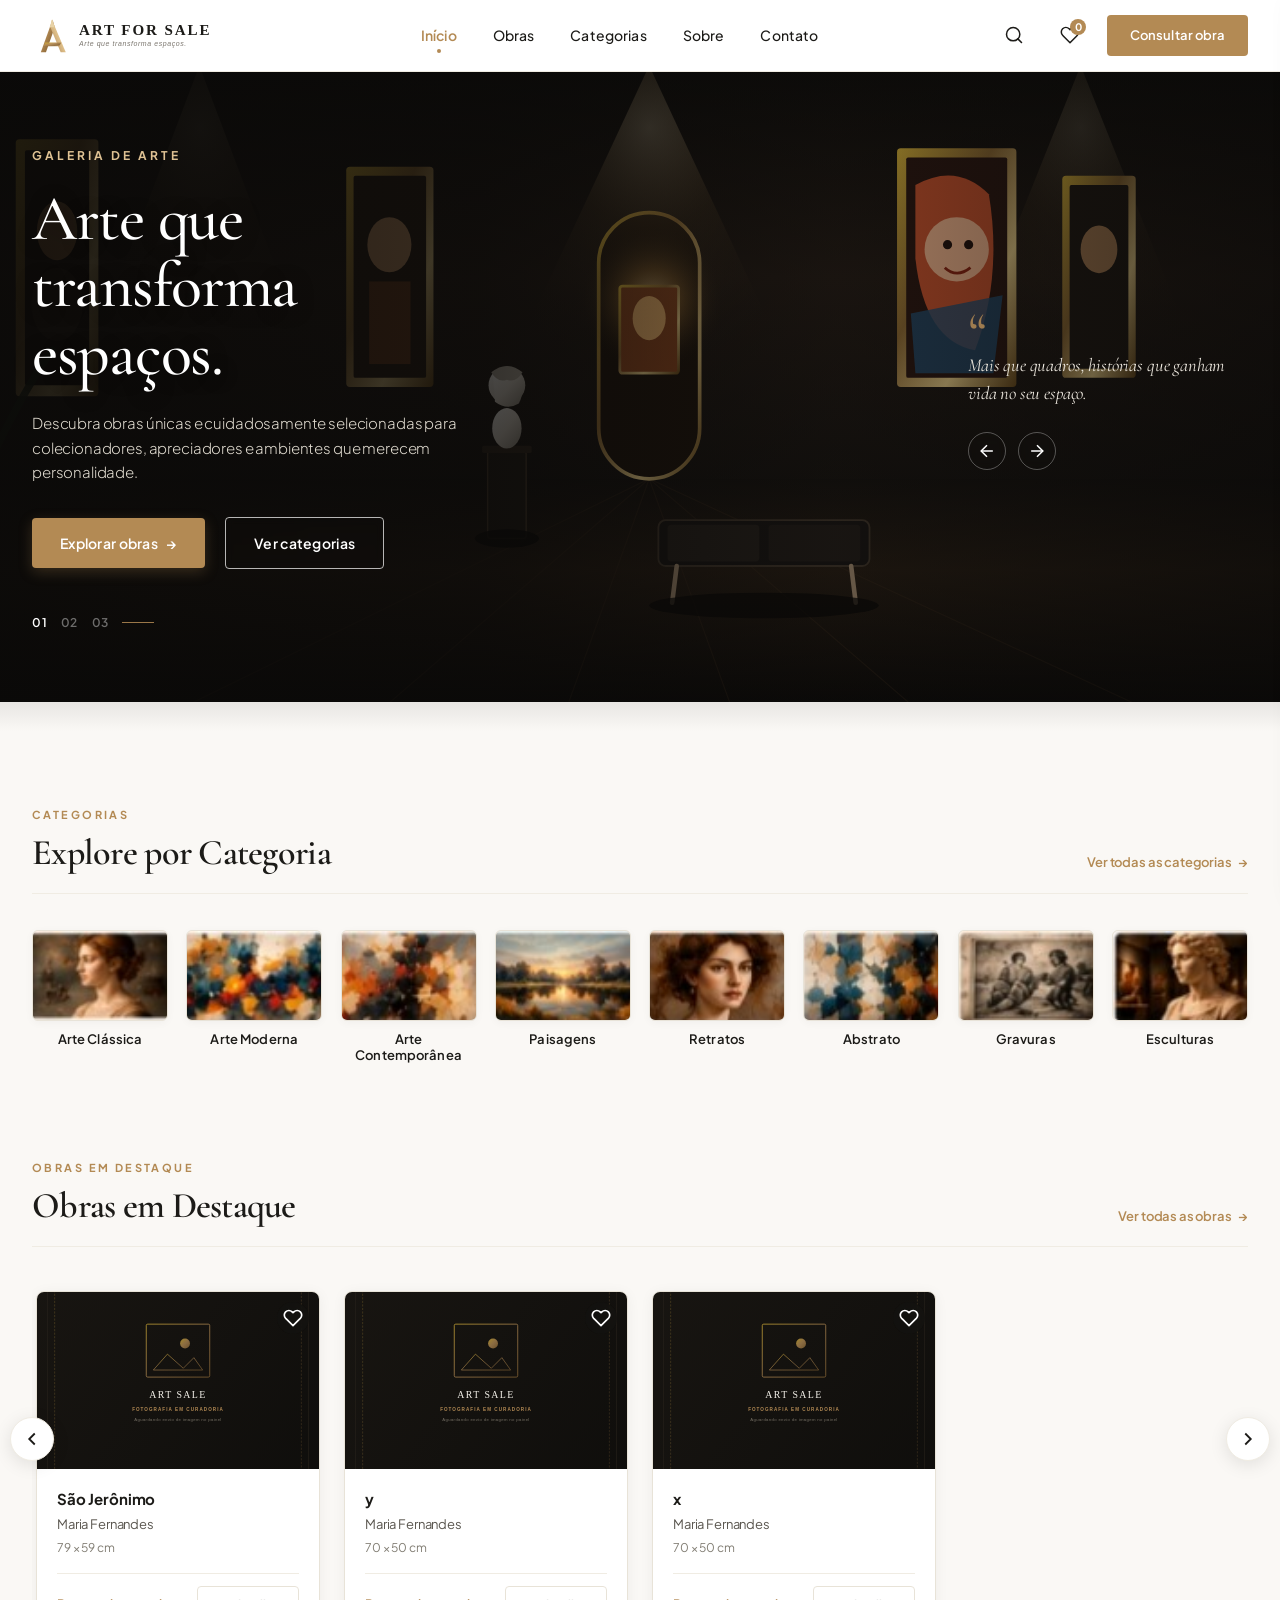
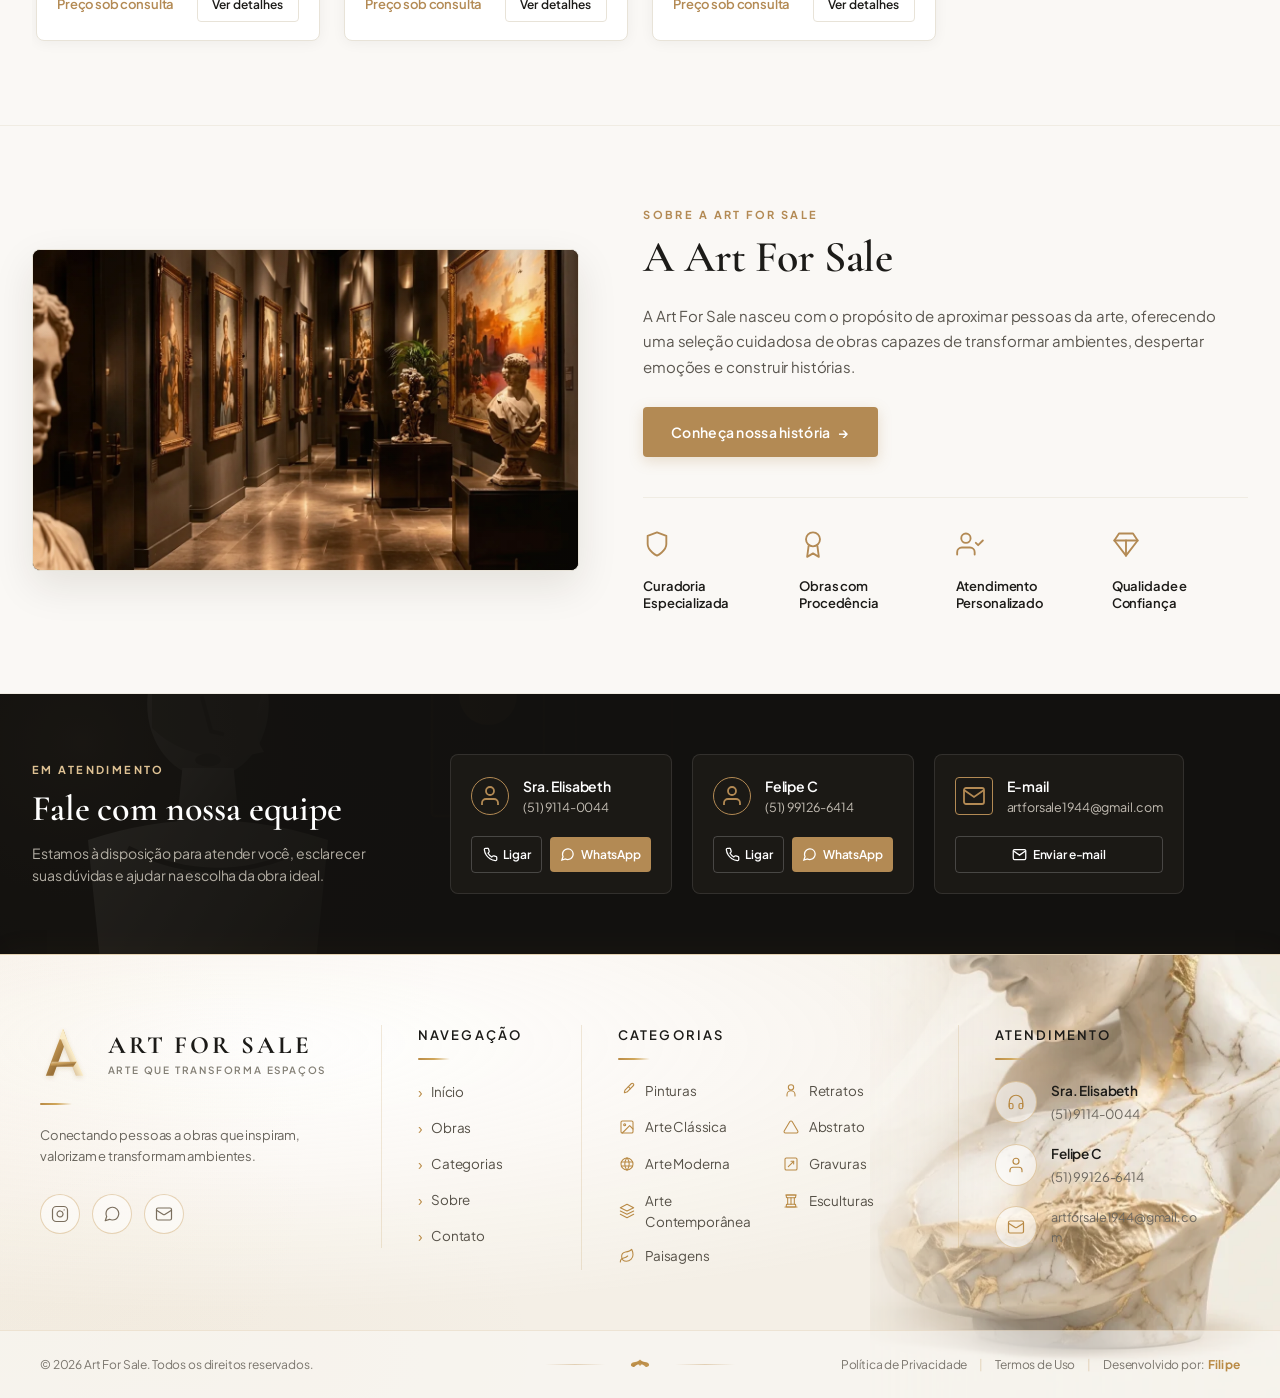
==== commit db0a0743: "fix(catalog): remover todas as obras ficticias e sincronizar estritamente com obras reais do supabas" ====
--- a/index.html
+++ b/index.html
@@ -122,10 +122,10 @@
             </div>
             <div class="search-quick-tags">
                 <span class="quick-tag-label">Sugestões:</span>
-                <button type="button" class="quick-tag" data-tag="Horizontes Dourados">Horizontes Dourados</button>
-                <button type="button" class="quick-tag" data-tag="Silêncio Urbano">Silêncio Urbano</button>
-                <button type="button" class="quick-tag" data-tag="Paisagens">Paisagens</button>
-                <button type="button" class="quick-tag" data-tag="Abstrato">Abstrato</button>
+                <button type="button" class="quick-tag" data-tag="São Jerônimo">São Jerônimo</button>
+                <button type="button" class="quick-tag" data-tag="Arte Clássica">Arte Clássica</button>
+                <button type="button" class="quick-tag" data-tag="Maria Fernandes">Maria Fernandes</button>
+                <button type="button" class="quick-tag" data-tag="Óleo sobre tela">Óleo sobre tela</button>
             </div>
             <div class="search-results" id="searchResults"></div>
         </div>
@@ -294,86 +294,65 @@
                 </button>
 
                 <div class="featured-carousel-track" id="featuredTrack">
-                    <!-- Obra 1 -->
-                    <article class="artwork-card" data-id="101" data-title="Horizontes Dourados" data-artist="Maria Fernandes" data-dimensions="80 × 120 cm" data-image="assets/images/obras/obra-horizontes-dourados.svg">
+                    <!-- Obra 1: São Jerônimo -->
+                    <article class="artwork-card" data-id="43be6378-7be6-4ddc-86d0-748008d002fc" data-title="São Jerônimo" data-artist="Maria Fernandes" data-dimensions="79 × 59 cm" data-image="https://recmxyfocskxvzbbkoui.supabase.co/storage/v1/object/public/artworks/43be6378-7be6-4ddc-86d0-748008d002fc/principal/1790356578_chatgpt_image_23_de_set__de_2026__18_09_54.png">
                         <div class="artwork-image-container">
-                            <img src="assets/images/obras/obra-horizontes-dourados.svg" alt="Horizontes Dourados por Maria Fernandes" class="artwork-image" loading="lazy" data-crop="obra_horizontes_dourados" onerror="if(!this.src.endsWith('.svg')) this.src=this.src.replace(/\.(jpg|jpeg|png)$/i, '.svg');">
-                            <button type="button" class="btn-favorite" title="Adicionar aos favoritos" aria-label="Favoritar Horizontes Dourados" data-id="101">
+                            <img src="https://recmxyfocskxvzbbkoui.supabase.co/storage/v1/object/public/artworks/43be6378-7be6-4ddc-86d0-748008d002fc/principal/1790356578_chatgpt_image_23_de_set__de_2026__18_09_54.png" alt="São Jerônimo por Maria Fernandes" class="artwork-image" loading="lazy" onerror="this.src='assets/images/obras/placeholder-obra.svg';">
+                            <button type="button" class="btn-favorite" title="Adicionar aos favoritos" aria-label="Favoritar São Jerônimo" data-id="43be6378-7be6-4ddc-86d0-748008d002fc">
                                 <svg viewBox="0 0 24 24" width="20" height="20" fill="none" stroke="currentColor" stroke-width="2" stroke-linecap="round" stroke-linejoin="round">
                                     <path d="M20.84 4.61a5.5 5.5 0 0 0-7.78 0L12 5.67l-1.06-1.06a5.5 5.5 0 0 0-7.78 7.78l1.06 1.06L12 21.23l7.78-7.78 1.06-1.06a5.5 5.5 0 0 0 0-7.78z"></path>
                                 </svg>
                             </button>
                         </div>
                         <div class="artwork-details">
-                            <h3 class="artwork-title">Horizontes Dourados</h3>
+                            <h3 class="artwork-title">São Jerônimo</h3>
                             <p class="artwork-artist">Maria Fernandes</p>
-                            <p class="artwork-dimensions">80 × 120 cm</p>
+                            <p class="artwork-dimensions">79 × 59 cm</p>
                             <div class="artwork-footer-row">
                                 <span class="artwork-price">Preço sob consulta</span>
-                                <a href="pages/obra.html?id=101" class="btn-ver-detalhes" data-id="101" data-title="Horizontes Dourados">Ver detalhes</a>
+                                <a href="pages/obra.html?id=43be6378-7be6-4ddc-86d0-748008d002fc" class="btn-ver-detalhes" data-id="43be6378-7be6-4ddc-86d0-748008d002fc" data-title="São Jerônimo">Ver detalhes</a>
                             </div>
                         </div>
                     </article>
 
-                    <!-- Obra 2 -->
-                    <article class="artwork-card" data-id="102" data-title="Silêncio Urbano" data-artist="Carlos Menezes" data-dimensions="100 × 100 cm" data-image="assets/images/obras/obra-silencio-urbano.svg">
+                    <!-- Obra 2: y -->
+                    <article class="artwork-card" data-id="e605ee3d-e737-4f25-9191-a7be5a71e1ad" data-title="y" data-artist="Maria Fernandes" data-dimensions="70 × 50 cm" data-image="https://recmxyfocskxvzbbkoui.supabase.co/storage/v1/object/public/artworks/e605ee3d-e737-4f25-9191-a7be5a71e1ad/principal/1790297875_homem____beira_do_canal_em_paris.png">
                         <div class="artwork-image-container">
-                            <img src="assets/images/obras/obra-silencio-urbano.svg" alt="Silêncio Urbano por Carlos Menezes" class="artwork-image" loading="lazy" data-crop="obra_silencio_urbano" onerror="if(!this.src.endsWith('.svg')) this.src=this.src.replace(/\.(jpg|jpeg|png)$/i, '.svg');">
-                            <button type="button" class="btn-favorite" title="Adicionar aos favoritos" aria-label="Favoritar Silêncio Urbano" data-id="102">
+                            <img src="https://recmxyfocskxvzbbkoui.supabase.co/storage/v1/object/public/artworks/e605ee3d-e737-4f25-9191-a7be5a71e1ad/principal/1790297875_homem____beira_do_canal_em_paris.png" alt="y por Maria Fernandes" class="artwork-image" loading="lazy" onerror="this.src='assets/images/obras/placeholder-obra.svg';">
+                            <button type="button" class="btn-favorite" title="Adicionar aos favoritos" aria-label="Favoritar y" data-id="e605ee3d-e737-4f25-9191-a7be5a71e1ad">
                                 <svg viewBox="0 0 24 24" width="20" height="20" fill="none" stroke="currentColor" stroke-width="2" stroke-linecap="round" stroke-linejoin="round">
                                     <path d="M20.84 4.61a5.5 5.5 0 0 0-7.78 0L12 5.67l-1.06-1.06a5.5 5.5 0 0 0-7.78 7.78l1.06 1.06L12 21.23l7.78-7.78 1.06-1.06a5.5 5.5 0 0 0 0-7.78z"></path>
                                 </svg>
                             </button>
                         </div>
                         <div class="artwork-details">
-                            <h3 class="artwork-title">Silêncio Urbano</h3>
-                            <p class="artwork-artist">Carlos Menezes</p>
-                            <p class="artwork-dimensions">100 × 100 cm</p>
+                            <h3 class="artwork-title">y</h3>
+                            <p class="artwork-artist">Maria Fernandes</p>
+                            <p class="artwork-dimensions">70 × 50 cm</p>
                             <div class="artwork-footer-row">
                                 <span class="artwork-price">Preço sob consulta</span>
-                                <a href="pages/obra.html?id=102" class="btn-ver-detalhes" data-id="102" data-title="Silêncio Urbano">Ver detalhes</a>
+                                <a href="pages/obra.html?id=e605ee3d-e737-4f25-9191-a7be5a71e1ad" class="btn-ver-detalhes" data-id="e605ee3d-e737-4f25-9191-a7be5a71e1ad" data-title="y">Ver detalhes</a>
                             </div>
                         </div>
                     </article>
 
-                    <!-- Obra 3 -->
-                    <article class="artwork-card" data-id="103" data-title="Essência" data-artist="Juliana Costa" data-dimensions="60 × 90 cm" data-image="assets/images/obras/obra-essencia.svg">
+                    <!-- Obra 3: x -->
+                    <article class="artwork-card" data-id="d66cd1ea-35b1-424a-979c-cffa11f7e845" data-title="x" data-artist="Maria Fernandes" data-dimensions="70 × 50 cm" data-image="https://recmxyfocskxvzbbkoui.supabase.co/storage/v1/object/public/artworks/d66cd1ea-35b1-424a-979c-cffa11f7e845/principal/1790383616_natureza-morta_floral.png">
                         <div class="artwork-image-container">
-                            <img src="assets/images/obras/obra-essencia.svg" alt="Essência por Juliana Costa" class="artwork-image" loading="lazy" data-crop="obra_essencia" onerror="if(!this.src.endsWith('.svg')) this.src=this.src.replace(/\.(jpg|jpeg|png)$/i, '.svg');">
-                            <button type="button" class="btn-favorite" title="Adicionar aos favoritos" aria-label="Favoritar Essência" data-id="103">
+                            <img src="https://recmxyfocskxvzbbkoui.supabase.co/storage/v1/object/public/artworks/d66cd1ea-35b1-424a-979c-cffa11f7e845/principal/1790383616_natureza-morta_floral.png" alt="x por Maria Fernandes" class="artwork-image" loading="lazy" onerror="this.src='assets/images/obras/placeholder-obra.svg';">
+                            <button type="button" class="btn-favorite" title="Adicionar aos favoritos" aria-label="Favoritar x" data-id="d66cd1ea-35b1-424a-979c-cffa11f7e845">
                                 <svg viewBox="0 0 24 24" width="20" height="20" fill="none" stroke="currentColor" stroke-width="2" stroke-linecap="round" stroke-linejoin="round">
                                     <path d="M20.84 4.61a5.5 5.5 0 0 0-7.78 0L12 5.67l-1.06-1.06a5.5 5.5 0 0 0-7.78 7.78l1.06 1.06L12 21.23l7.78-7.78 1.06-1.06a5.5 5.5 0 0 0 0-7.78z"></path>
                                 </svg>
                             </button>
                         </div>
                         <div class="artwork-details">
-                            <h3 class="artwork-title">Essência</h3>
-                            <p class="artwork-artist">Juliana Costa</p>
-                            <p class="artwork-dimensions">60 × 90 cm</p>
+                            <h3 class="artwork-title">x</h3>
+                            <p class="artwork-artist">Maria Fernandes</p>
+                            <p class="artwork-dimensions">70 × 50 cm</p>
                             <div class="artwork-footer-row">
                                 <span class="artwork-price">Preço sob consulta</span>
-                                <a href="pages/obra.html?id=103" class="btn-ver-detalhes" data-id="103" data-title="Essência">Ver detalhes</a>
-                            </div>
-                        </div>
-                    </article>
-
-                    <!-- Obra 4 -->
-                    <article class="artwork-card" data-id="104" data-title="Azul Profundo" data-artist="Rafael Almeida" data-dimensions="120 × 150 cm" data-image="assets/images/obras/obra-azul-profundo.svg">
-                        <div class="artwork-image-container">
-                            <img src="assets/images/obras/obra-azul-profundo.svg" alt="Azul Profundo por Rafael Almeida" class="artwork-image" loading="lazy" data-crop="obra_azul_profundo" onerror="if(!this.src.endsWith('.svg')) this.src=this.src.replace(/\.(jpg|jpeg|png)$/i, '.svg');">
-                            <button type="button" class="btn-favorite" title="Adicionar aos favoritos" aria-label="Favoritar Azul Profundo" data-id="104">
-                                <svg viewBox="0 0 24 24" width="20" height="20" fill="none" stroke="currentColor" stroke-width="2" stroke-linecap="round" stroke-linejoin="round">
-                                    <path d="M20.84 4.61a5.5 5.5 0 0 0-7.78 0L12 5.67l-1.06-1.06a5.5 5.5 0 0 0-7.78 7.78l1.06 1.06L12 21.23l7.78-7.78 1.06-1.06a5.5 5.5 0 0 0 0-7.78z"></path>
-                                </svg>
-                            </button>
-                        </div>
-                        <div class="artwork-details">
-                            <h3 class="artwork-title">Azul Profundo</h3>
-                            <p class="artwork-artist">Rafael Almeida</p>
-                            <p class="artwork-dimensions">120 × 150 cm</p>
-                            <div class="artwork-footer-row">
-                                <span class="artwork-price">Preço sob consulta</span>
-                                <a href="pages/obra.html?id=104" class="btn-ver-detalhes" data-id="104" data-title="Azul Profundo">Ver detalhes</a>
+                                <a href="pages/obra.html?id=d66cd1ea-35b1-424a-979c-cffa11f7e845" class="btn-ver-detalhes" data-id="d66cd1ea-35b1-424a-979c-cffa11f7e845" data-title="x">Ver detalhes</a>
                             </div>
                         </div>
                     </article>
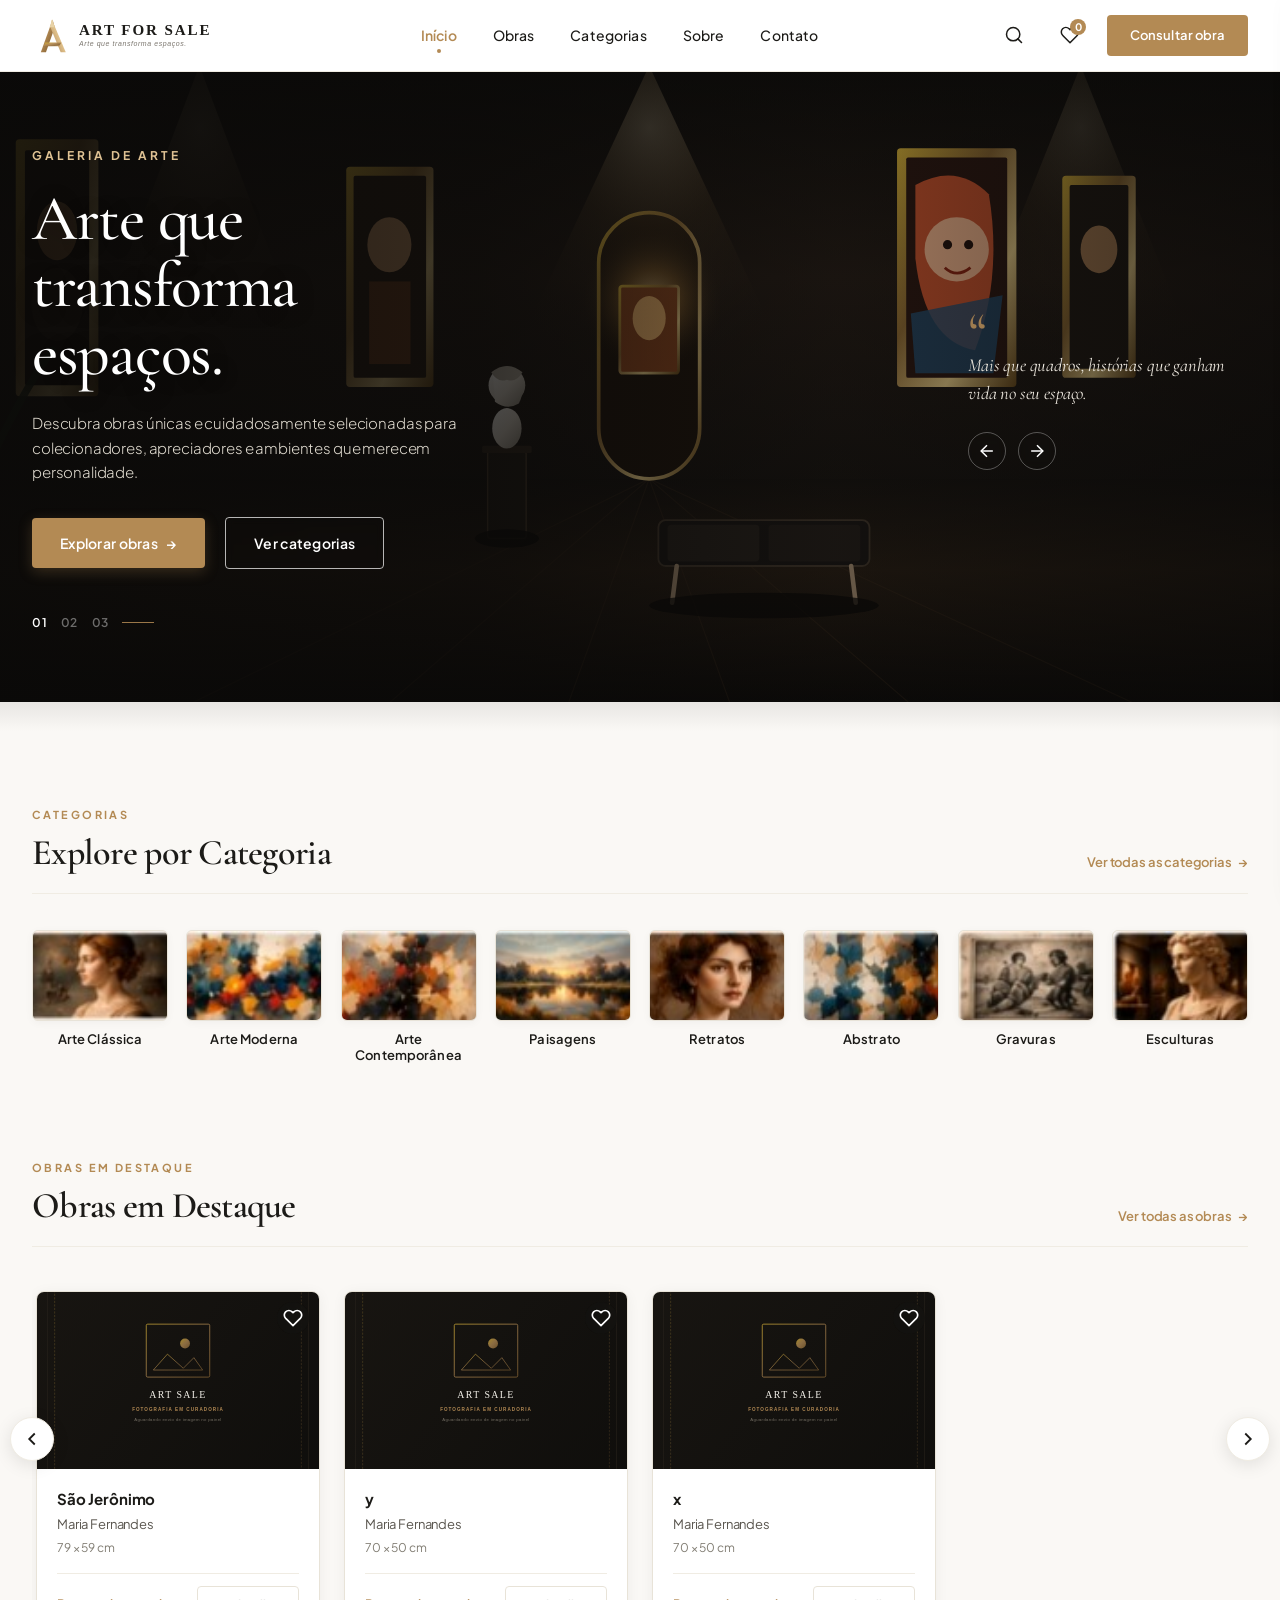
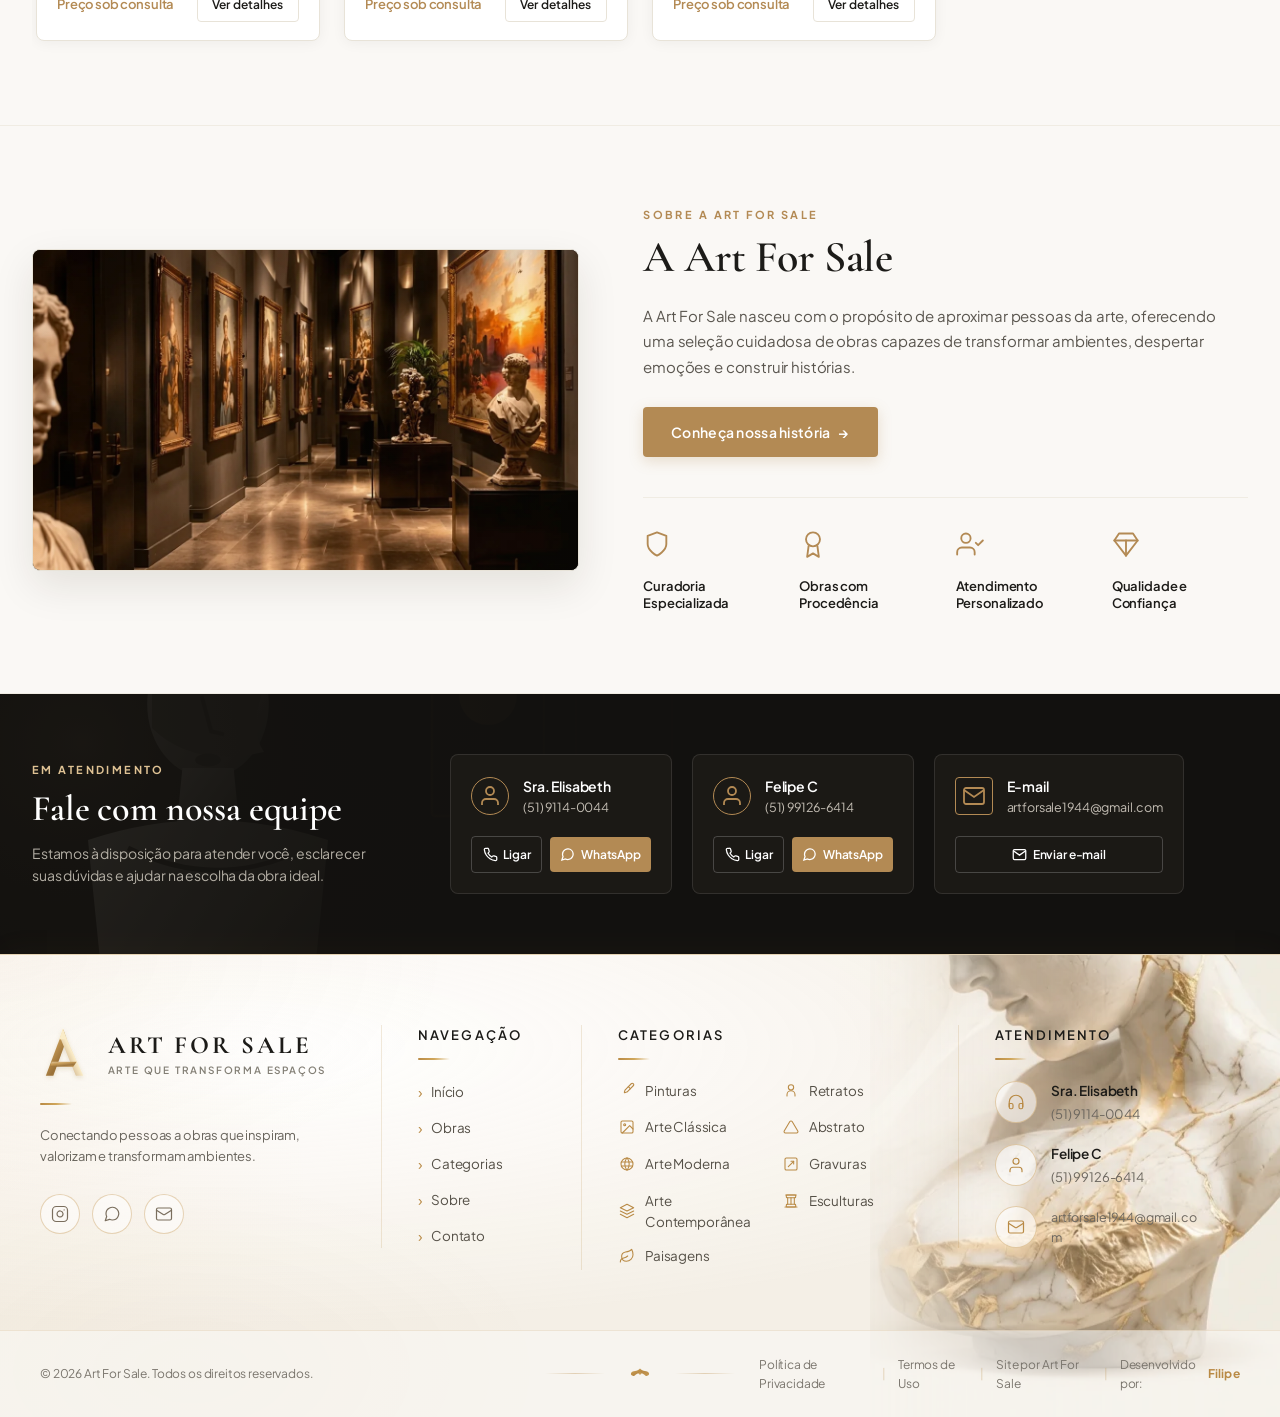
==== commit 64f7b36f: "feat(footer): adicionar opcao Site por Art For Sale para acesso ao painel admin sem remover nada" ====
--- a/index.html
+++ b/index.html
@@ -936,6 +936,8 @@
                         <span class="divider">|</span>
                         <a href="#termos" class="legal-link">Termos de Uso</a>
                         <span class="divider">|</span>
+                        <a href="admin/login.php" class="legal-link" title="Painel Administrativo da Curadoria">Site por Art For Sale</a>
+                        <span class="divider">|</span>
                         <a href="https://wa.me/5551989186263?text=Ol%C3%A1%2C%20gostaria%20de%20fazer%20um%20or%C3%A7amento" target="_blank" rel="noopener noreferrer" class="legal-link dev-credit-link" title="Falar com Filipe no WhatsApp para orçamentos">
                             Desenvolvido por: <strong class="dev-author-name">Filipe</strong>
                         </a>
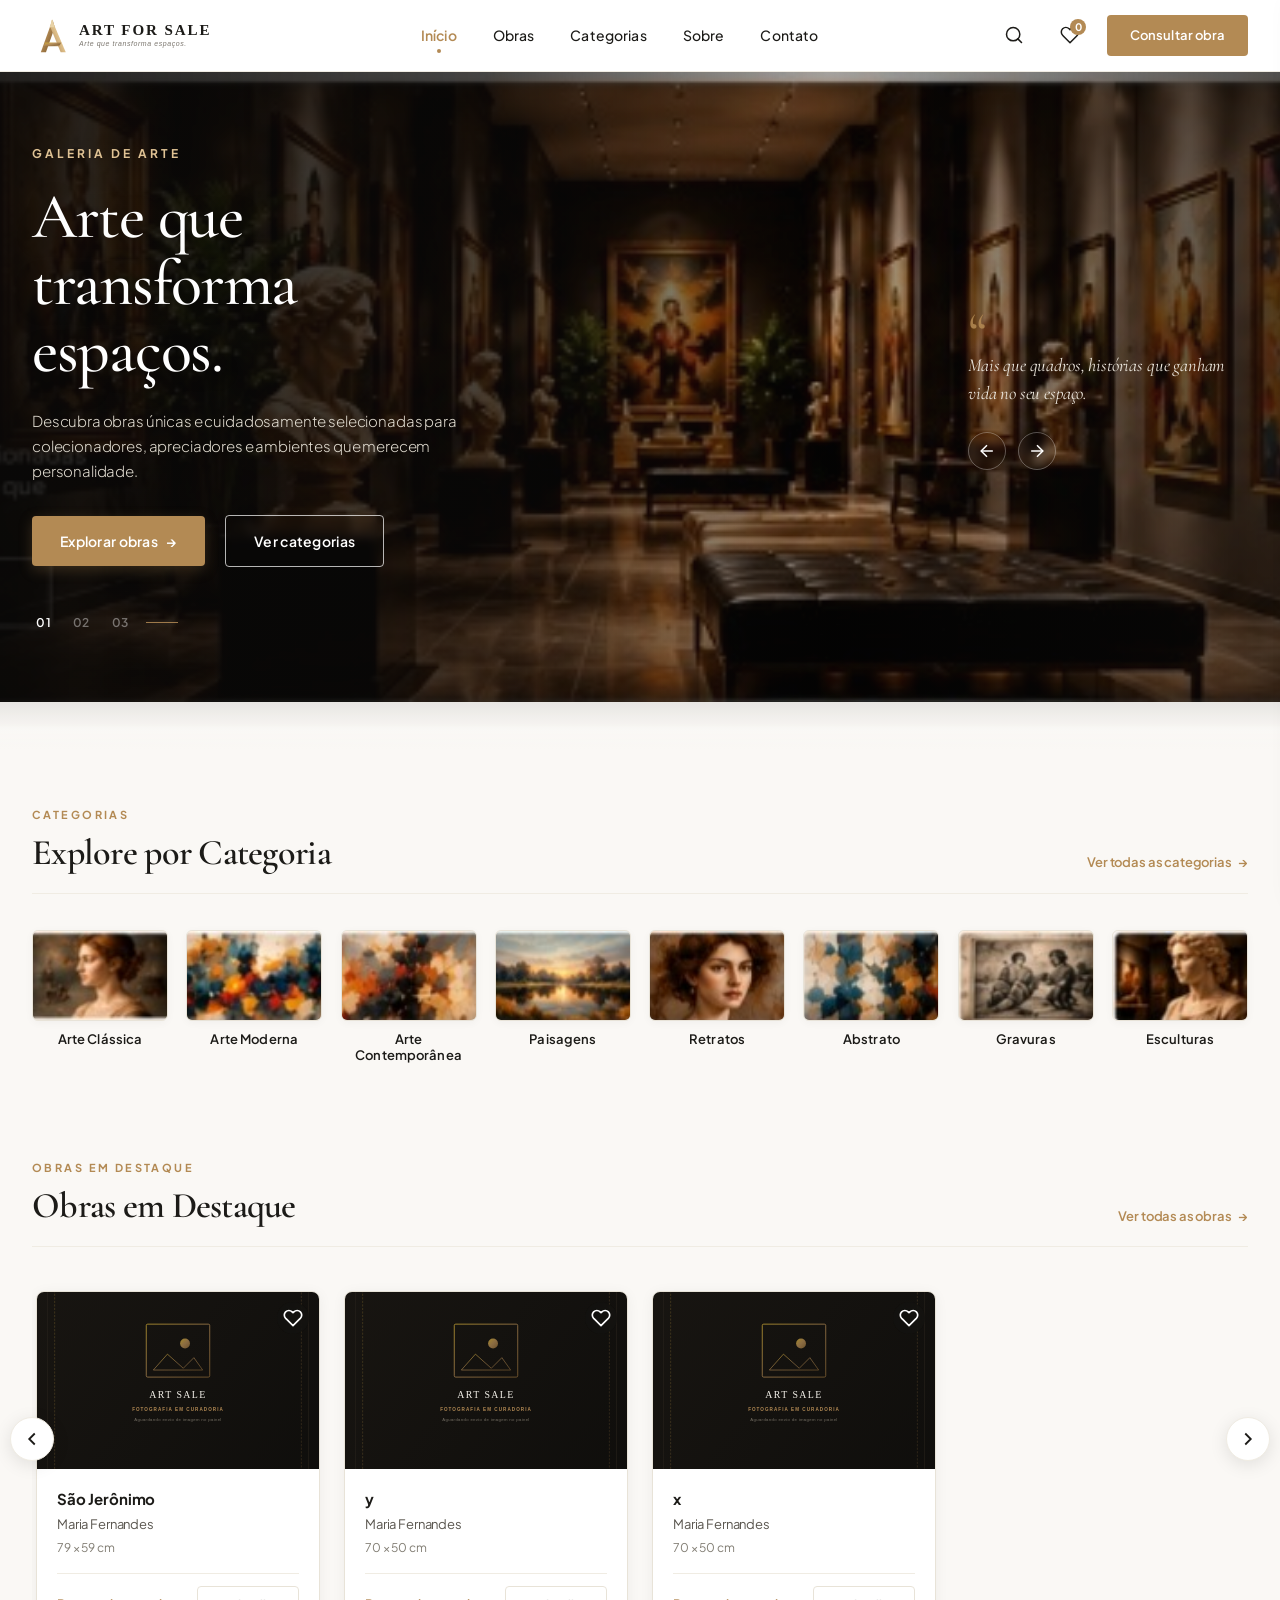
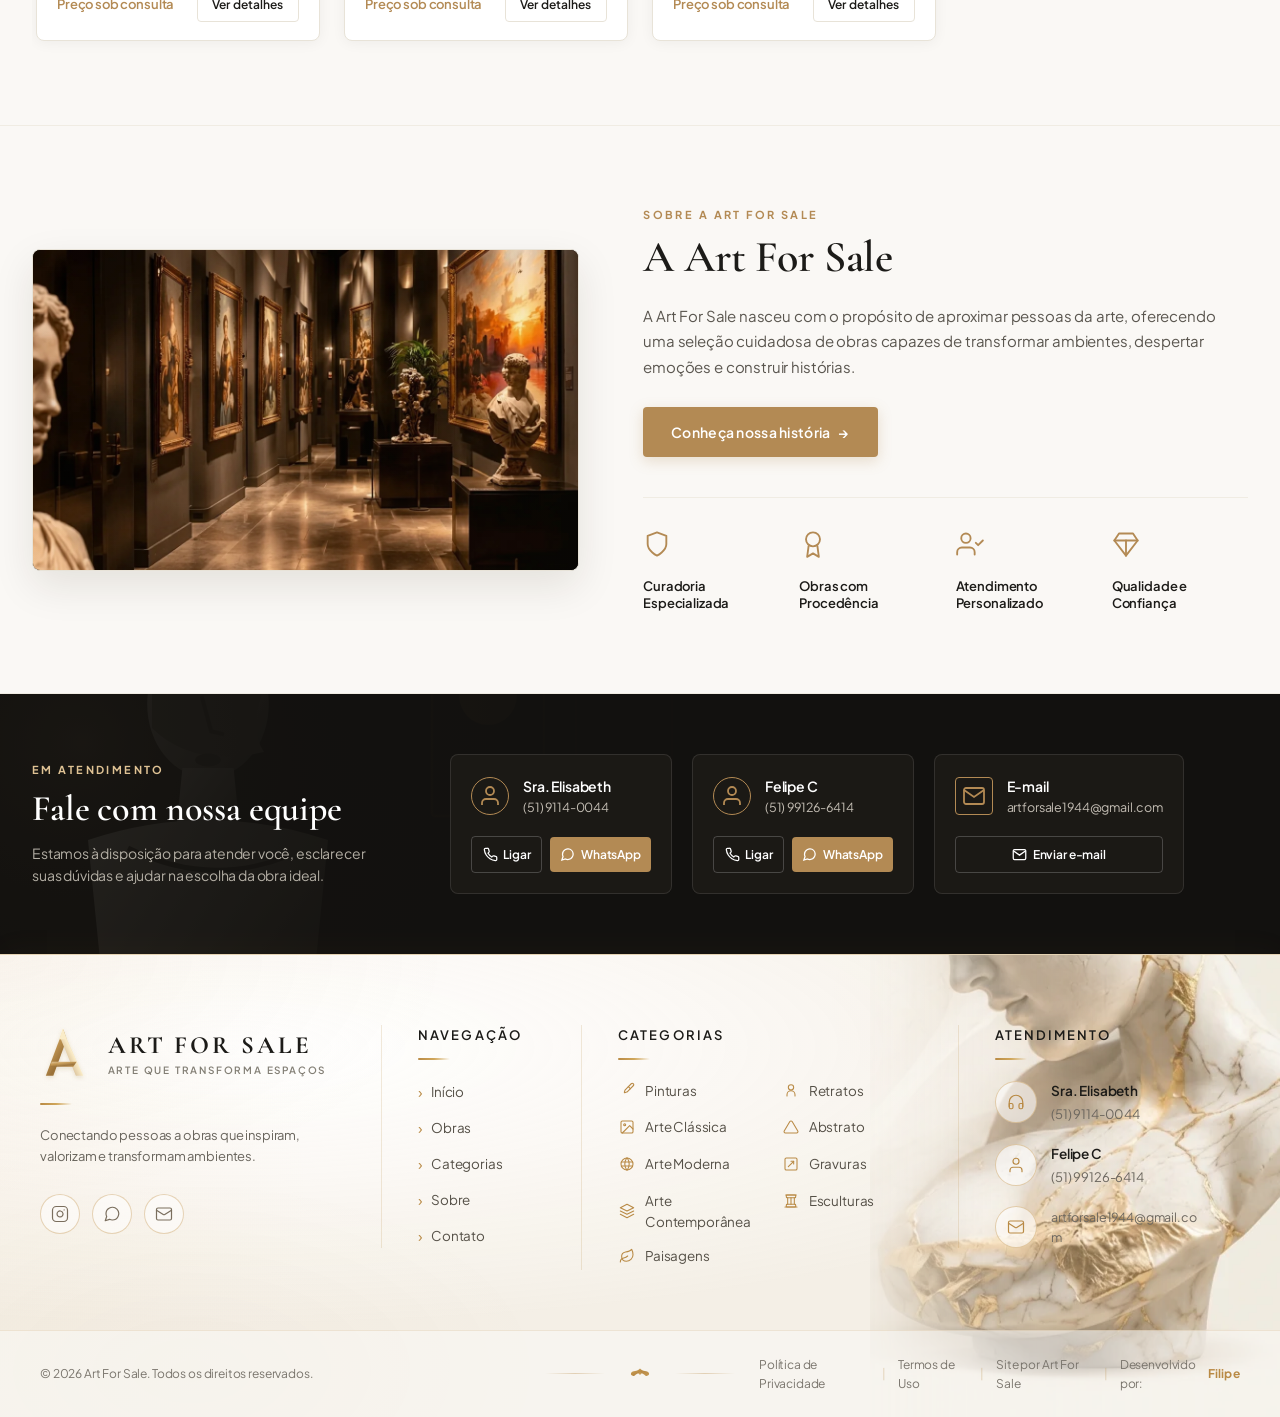
==== commit c0ee9205: "fix(hero): implementar hero slider com 3 slides, transicao suave, navegacao e autoplay" ====
--- a/index.html
+++ b/index.html
@@ -137,41 +137,44 @@
          SEÇÃO HERO
          ======================================================== -->
     <section class="hero-section" id="hero">
-        <div class="hero-background" style="background-image: url('assets/images/site/hero-bg.svg');" data-mockup-fallback="hero">
+        <div class="hero-background" id="heroBackground" data-mockup-fallback="hero">
+            <div class="hero-bg-slide active" style="background-image: url('assets/images/site/hero-bg.jpg');" data-slide-index="0"></div>
+            <div class="hero-bg-slide" style="background-image: url('assets/images/site/about-art-gallery.jpg');" data-slide-index="1"></div>
+            <div class="hero-bg-slide" style="background-image: url('assets/images/site/about-art-sell.jpg');" data-slide-index="2"></div>
             <div class="hero-overlay"></div>
         </div>
 
         <div class="hero-container">
             <div class="hero-content">
-                <span class="hero-eyebrow">GALERIA DE ARTE</span>
-                <h1 class="hero-title">
+                <span class="hero-eyebrow hero-text-fade">GALERIA DE ARTE</span>
+                <h1 class="hero-title hero-text-fade">
                     Arte que<br>
                     transforma<br>
                     espaços.
                 </h1>
-                <p class="hero-description">
+                <p class="hero-description hero-text-fade">
                     Descubra obras únicas e cuidadosamente selecionadas para colecionadores, apreciadores e ambientes que merecem personalidade.
                 </p>
                 <div class="hero-cta-group">
-                    <a href="#obras-destaque" class="btn-primary">
+                    <a href="#obras-destaque" class="btn-primary" id="heroCtaPrimary">
                         Explorar obras <span class="arrow">→</span>
                     </a>
-                    <a href="#categorias" class="btn-outline-light">
+                    <a href="#categorias" class="btn-outline-light" id="heroCtaSecondary">
                         Ver categorias
                     </a>
                 </div>
 
                 <div class="hero-pagination">
-                    <span class="page-number active">01</span>
-                    <span class="page-number">02</span>
-                    <span class="page-number">03</span>
+                    <span class="page-number active" role="button" tabindex="0" aria-label="Ir para o slide 1" data-slide="0">01</span>
+                    <span class="page-number" role="button" tabindex="0" aria-label="Ir para o slide 2" data-slide="1">02</span>
+                    <span class="page-number" role="button" tabindex="0" aria-label="Ir para o slide 3" data-slide="2">03</span>
                     <span class="page-line"></span>
                 </div>
             </div>
 
             <div class="hero-quote-box">
                 <div class="quote-mark">“</div>
-                <blockquote class="quote-text">
+                <blockquote class="quote-text hero-text-fade">
                     Mais que quadros, histórias que ganham vida no seu espaço.
                 </blockquote>
                 
--- a/assets/css/style.css
+++ b/assets/css/style.css
@@ -483,17 +483,35 @@
 .hero-background {
     position: absolute;
     inset: 0;
+    z-index: 1;
+    overflow: hidden;
+    background-color: var(--color-dark);
+}
+
+.hero-bg-slide {
+    position: absolute;
+    inset: 0;
     background-size: cover;
     background-position: center 30%;
     background-repeat: no-repeat;
+    opacity: 0;
+    transform: scale(1.05);
+    transition: opacity 0.8s ease-in-out, transform 6s cubic-bezier(0.25, 1, 0.5, 1);
+    will-change: opacity, transform;
+    pointer-events: none;
+}
+
+.hero-bg-slide.active {
+    opacity: 1;
+    transform: scale(1.0);
     z-index: 1;
-    transform: scale(1.02);
-    transition: transform 1.2s ease-out;
 }
 
 .hero-overlay {
     position: absolute;
     inset: 0;
+    z-index: 2;
+    pointer-events: none;
     background: linear-gradient(
         to right,
         rgba(10, 9, 8, 0.90) 0%,
@@ -503,9 +521,20 @@
     );
 }
 
+/* Transição suave do conteúdo textual do Hero */
+.hero-text-fade {
+    transition: opacity 0.35s cubic-bezier(0.25, 1, 0.5, 1), transform 0.35s cubic-bezier(0.25, 1, 0.5, 1);
+    will-change: opacity, transform;
+}
+
+.hero-text-fade.is-transitioning {
+    opacity: 0;
+    transform: translateY(6px);
+}
+
 .hero-container {
     position: relative;
-    z-index: 2;
+    z-index: 3;
     width: 100%;
     max-width: var(--max-width);
     margin: 0 auto;
@@ -569,6 +598,14 @@
     font-weight: 600;
     color: rgba(255, 255, 255, 0.4);
     letter-spacing: 0.05em;
+    cursor: pointer;
+    transition: color var(--transition-fast), transform var(--transition-fast);
+    user-select: none;
+    padding: 2px 4px;
+}
+
+.page-number:hover {
+    color: var(--color-gold-light);
 }
 
 .page-number.active {
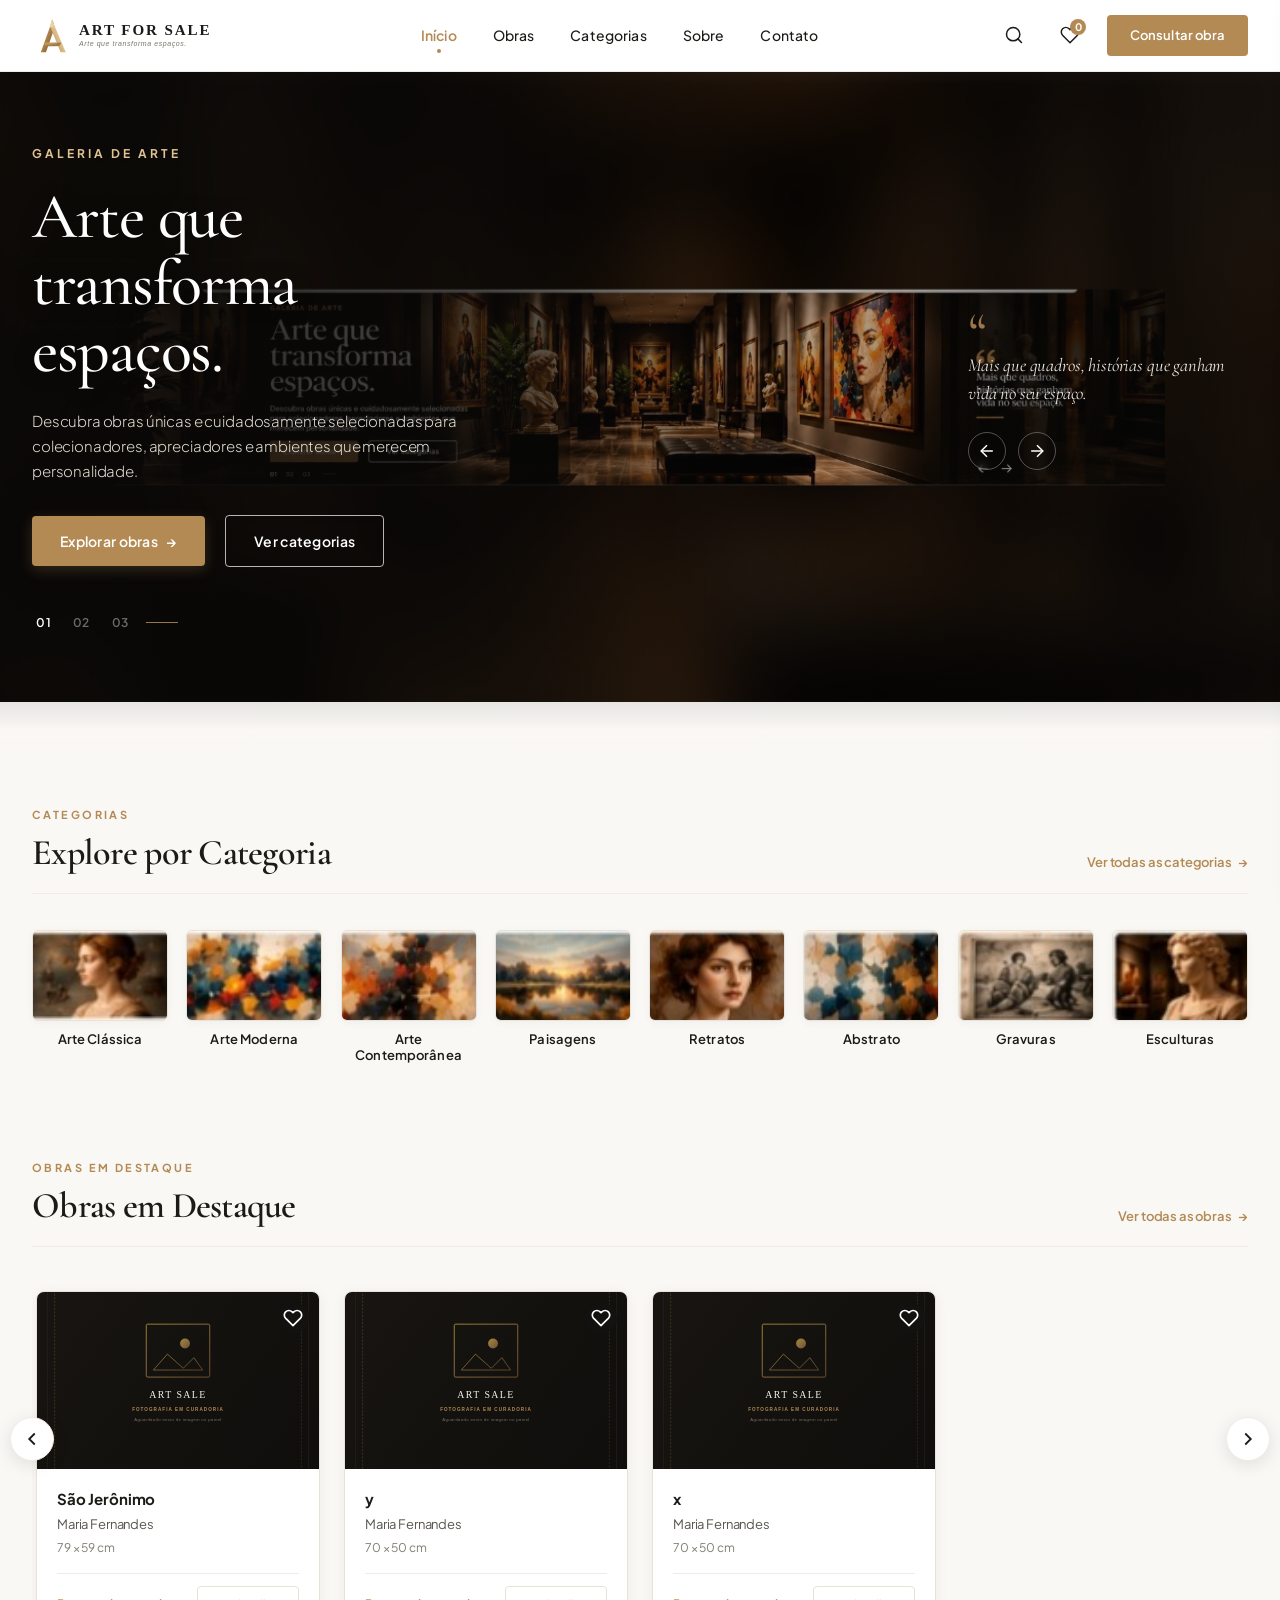
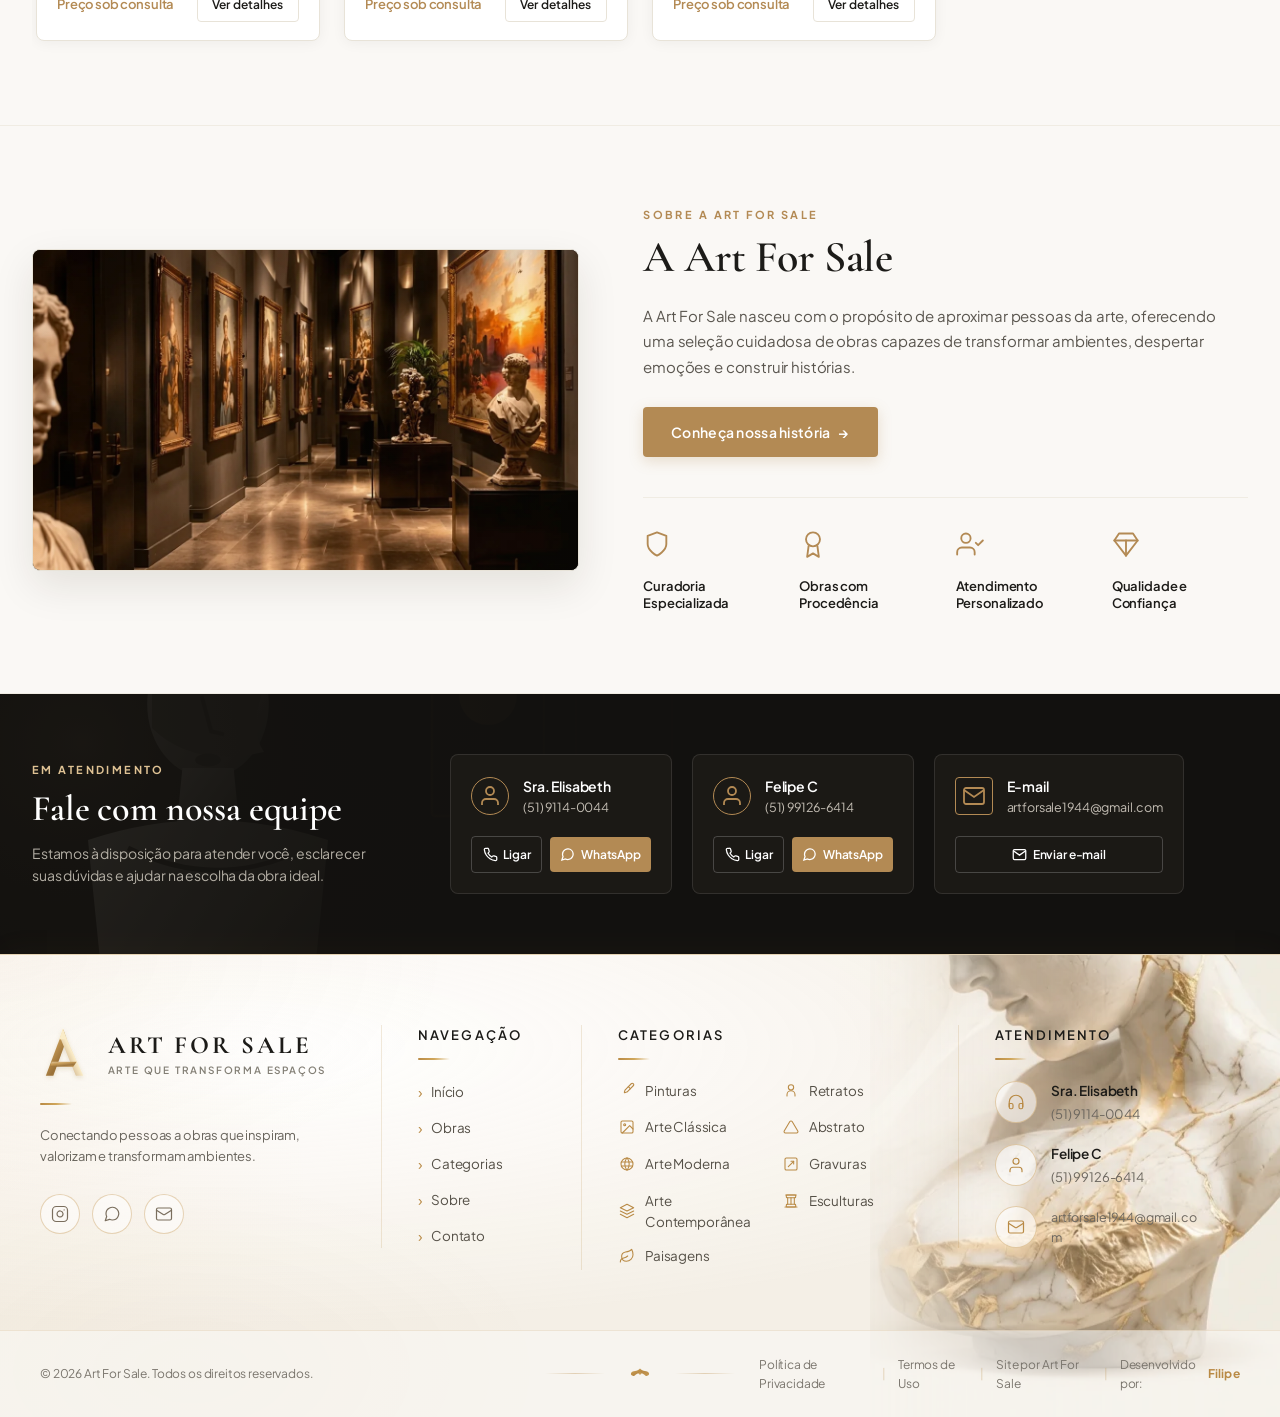
==== commit 3ced573b: "feat(hero): afastar zoom do banner para exibir obras centralizadas com fundo ambiente" ====
--- a/index.html
+++ b/index.html
@@ -138,9 +138,18 @@
          ======================================================== -->
     <section class="hero-section" id="hero">
         <div class="hero-background" id="heroBackground" data-mockup-fallback="hero">
-            <div class="hero-bg-slide active" style="background-image: url('assets/images/site/hero-bg.jpg');" data-slide-index="0"></div>
-            <div class="hero-bg-slide" style="background-image: url('assets/images/site/about-art-gallery.jpg');" data-slide-index="1"></div>
-            <div class="hero-bg-slide" style="background-image: url('assets/images/site/about-art-sell.jpg');" data-slide-index="2"></div>
+            <div class="hero-bg-slide active" style="background-image: url('assets/images/site/hero-bg.jpg');" data-slide-index="0">
+                <div class="hero-slide-backdrop" style="background-image: url('assets/images/site/hero-bg.jpg');"></div>
+                <div class="hero-slide-artwork" style="background-image: url('assets/images/site/hero-bg.jpg');"></div>
+            </div>
+            <div class="hero-bg-slide" style="background-image: url('assets/images/site/about-art-gallery.jpg');" data-slide-index="1">
+                <div class="hero-slide-backdrop" style="background-image: url('assets/images/site/about-art-gallery.jpg');"></div>
+                <div class="hero-slide-artwork" style="background-image: url('assets/images/site/about-art-gallery.jpg');"></div>
+            </div>
+            <div class="hero-bg-slide" style="background-image: url('assets/images/site/about-art-sell.jpg');" data-slide-index="2">
+                <div class="hero-slide-backdrop" style="background-image: url('assets/images/site/about-art-sell.jpg');"></div>
+                <div class="hero-slide-artwork" style="background-image: url('assets/images/site/about-art-sell.jpg');"></div>
+            </div>
             <div class="hero-overlay"></div>
         </div>
 
--- a/assets/css/style.css
+++ b/assets/css/style.css
@@ -492,31 +492,61 @@
     position: absolute;
     inset: 0;
     background-size: cover;
-    background-position: center 30%;
+    background-position: center center;
     background-repeat: no-repeat;
     opacity: 0;
-    transform: scale(1.05);
-    transition: opacity 0.8s ease-in-out, transform 6s cubic-bezier(0.25, 1, 0.5, 1);
-    will-change: opacity, transform;
+    transition: opacity 0.8s ease-in-out;
+    will-change: opacity;
     pointer-events: none;
+    overflow: hidden;
 }
 
 .hero-bg-slide.active {
     opacity: 1;
-    transform: scale(1.0);
     z-index: 1;
+}
+
+/* Fundo ambiente imersivo (preenchimento total suave com as cores e iluminação da obra) */
+.hero-slide-backdrop {
+    position: absolute;
+    inset: -30px;
+    background-size: cover;
+    background-position: center center;
+    background-repeat: no-repeat;
+    filter: blur(35px) brightness(0.32) saturate(1.25);
+    transform: scale(1.1);
+    pointer-events: none;
+    z-index: 1;
+}
+
+/* Obra de arte centralizada em escala reduzida / afastada (~82%) para enquadramento perfeito */
+.hero-slide-artwork {
+    position: absolute;
+    inset: 0;
+    background-size: contain;
+    background-position: center center;
+    background-repeat: no-repeat;
+    pointer-events: none;
+    z-index: 2;
+    transform: scale(0.85);
+    transition: transform 6s cubic-bezier(0.25, 1, 0.5, 1);
+    will-change: transform;
+}
+
+.hero-bg-slide.active .hero-slide-artwork {
+    transform: scale(0.82);
 }
 
 .hero-overlay {
     position: absolute;
     inset: 0;
-    z-index: 2;
+    z-index: 3;
     pointer-events: none;
     background: linear-gradient(
         to right,
         rgba(10, 9, 8, 0.90) 0%,
         rgba(10, 9, 8, 0.75) 38%,
-        rgba(10, 9, 8, 0.35) 65%,
+        rgba(10, 9, 8, 0.30) 65%,
         rgba(10, 9, 8, 0.70) 100%
     );
 }
@@ -534,7 +564,7 @@
 
 .hero-container {
     position: relative;
-    z-index: 3;
+    z-index: 4;
     width: 100%;
     max-width: var(--max-width);
     margin: 0 auto;
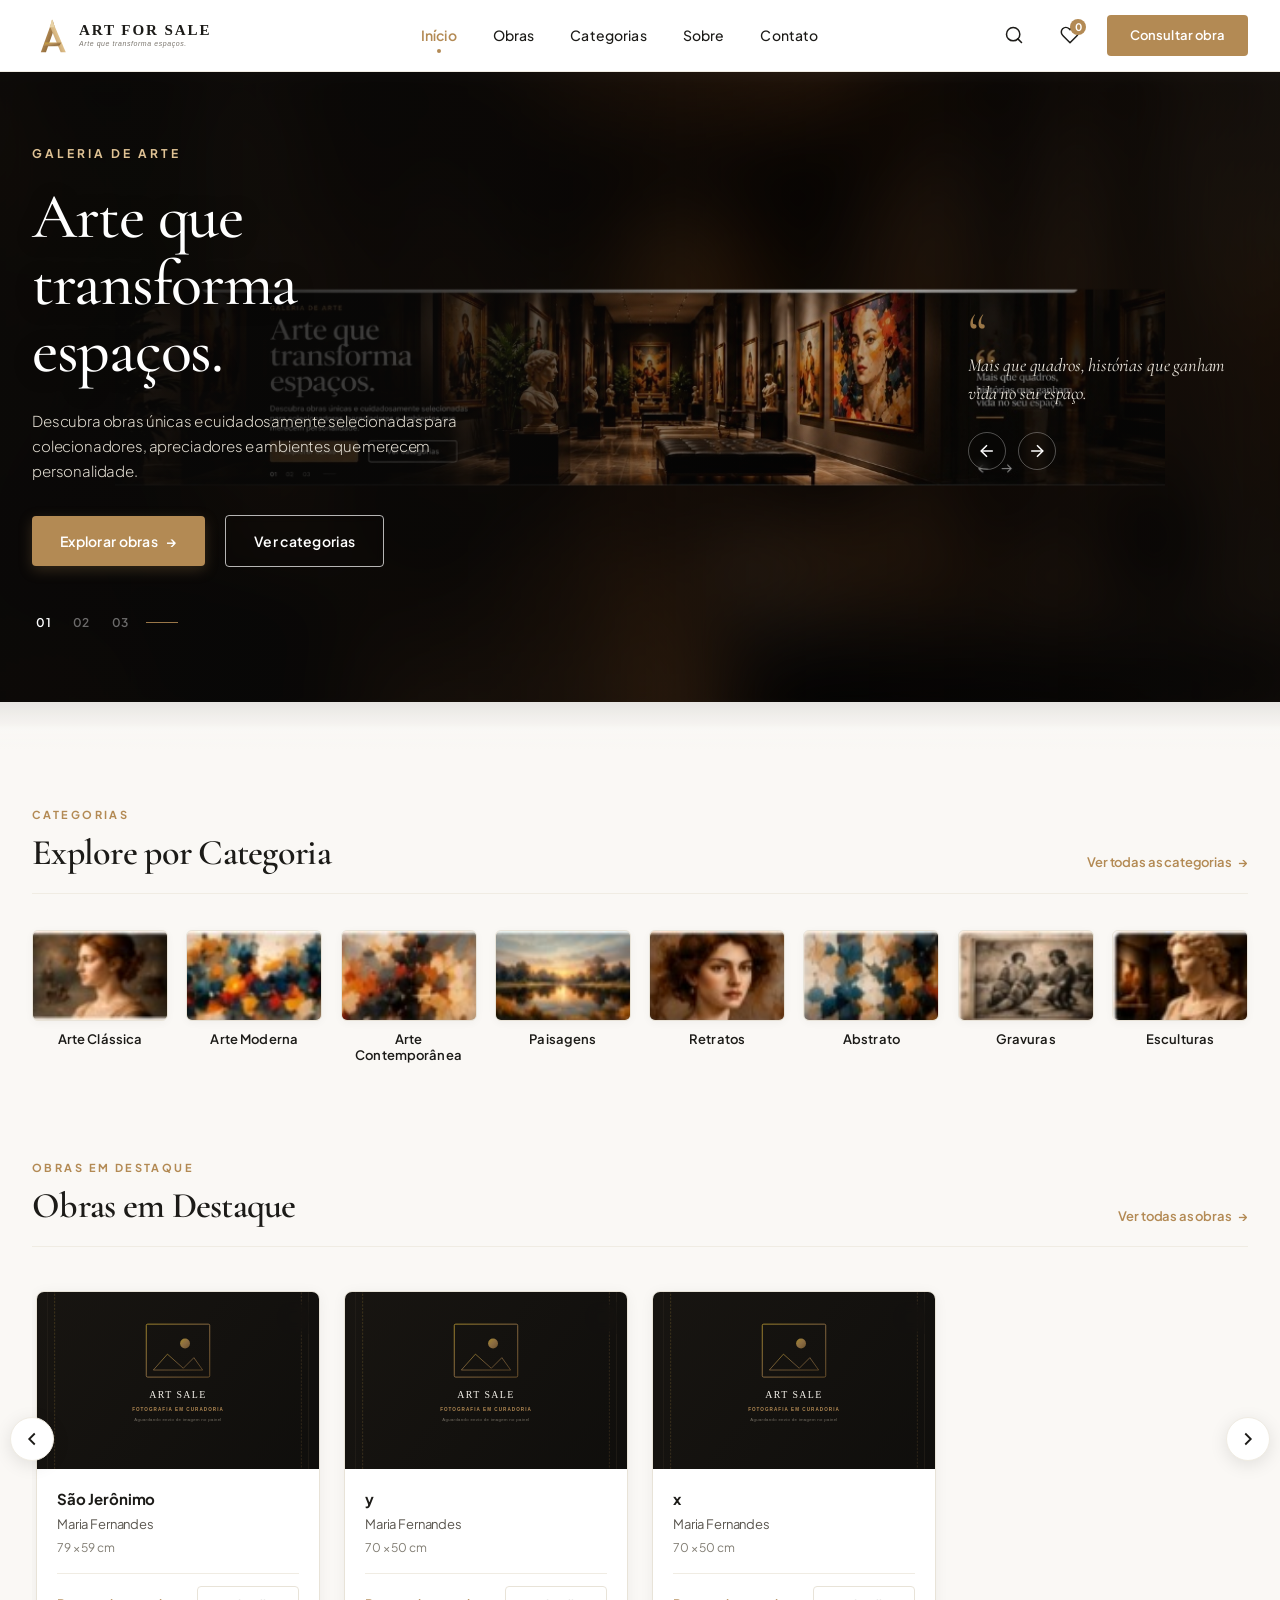
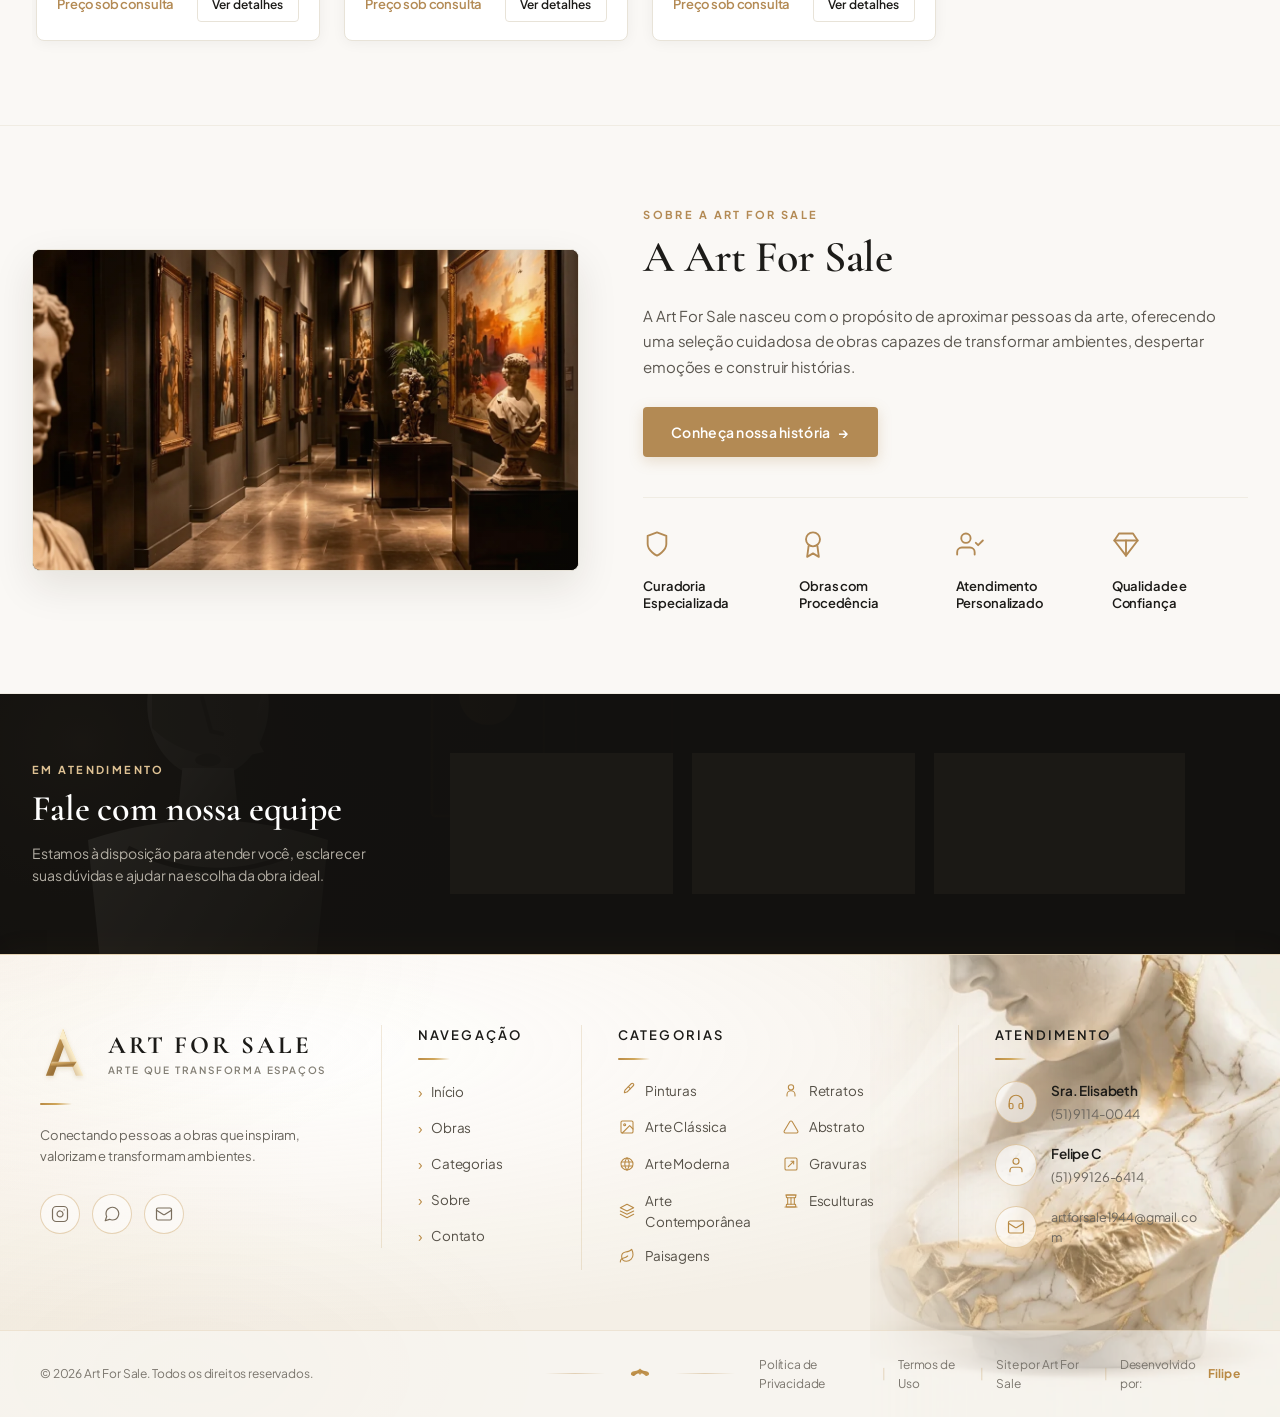
==== commit 781dc68d: "fix(menu): mover drawer mobile para o body evitando deslocamento ao rolar a pagina" ====
--- a/index.html
+++ b/index.html
@@ -83,28 +83,28 @@
                 </button>
             </div>
         </div>
-
-        <!-- Menu Drawer Mobile -->
-        <div class="mobile-drawer" id="mobileDrawer">
-            <div class="drawer-header">
-                <img src="assets/images/site/logo.svg" alt="ART FOR SALE" width="180">
-                <button type="button" class="drawer-close-btn" id="btnCloseDrawer" aria-label="Fechar menu">✕</button>
-            </div>
-            <nav class="mobile-nav">
-                <a href="index.html" class="mobile-nav-link active">Início</a>
-                <a href="pages/obras.html" class="mobile-nav-link">Obras</a>
-                <a href="#categorias" class="mobile-nav-link">Categorias</a>
-                <a href="#sobre" class="mobile-nav-link">Sobre</a>
-                <a href="#contato" class="mobile-nav-link">Contato</a>
-            </nav>
-            <div class="drawer-footer">
-                <a href="#contato" class="btn-consultar-obra btn-block" data-modal="consultar">
-                    Consultar obra
-                </a>
-            </div>
-        </div>
-        <div class="drawer-backdrop" id="drawerBackdrop"></div>
     </header>
+
+    <!-- Menu Drawer Mobile -->
+    <div class="mobile-drawer" id="mobileDrawer">
+        <div class="drawer-header">
+            <img src="assets/images/site/logo.svg" alt="ART FOR SALE" width="180">
+            <button type="button" class="drawer-close-btn" id="btnCloseDrawer" aria-label="Fechar menu">✕</button>
+        </div>
+        <nav class="mobile-nav">
+            <a href="index.html" class="mobile-nav-link active">Início</a>
+            <a href="pages/obras.html" class="mobile-nav-link">Obras</a>
+            <a href="#categorias" class="mobile-nav-link">Categorias</a>
+            <a href="#sobre" class="mobile-nav-link">Sobre</a>
+            <a href="#contato" class="mobile-nav-link">Contato</a>
+        </nav>
+        <div class="drawer-footer">
+            <a href="#contato" class="btn-consultar-obra btn-block" data-modal="consultar">
+                Consultar obra
+            </a>
+        </div>
+    </div>
+    <div class="drawer-backdrop" id="drawerBackdrop"></div>
 
     <!-- Overlay de Pesquisa Rápida -->
     <div class="search-overlay" id="searchOverlay">
--- a/assets/css/style.css
+++ b/assets/css/style.css
@@ -72,6 +72,9 @@
     font-size: 16px;
     scroll-behavior: smooth;
     -webkit-text-size-adjust: 100%;
+    max-width: 100%;
+    overflow-x: hidden;
+    overflow-x: clip;
 }
 
 body {
@@ -81,7 +84,9 @@
     font-size: 0.9375rem;
     line-height: 1.6;
     letter-spacing: -0.01em;
+    max-width: 100%;
     overflow-x: hidden;
+    overflow-x: clip;
     -webkit-font-smoothing: antialiased;
     -moz-osx-font-smoothing: grayscale;
 }
@@ -380,20 +385,32 @@
 .mobile-drawer {
     position: fixed;
     top: 0;
-    right: -320px;
-    width: 300px;
+    right: 0;
+    width: min(320px, 85vw);
+    max-width: 100vw;
     height: 100vh;
+    height: 100dvh;
     background-color: #ffffff;
     z-index: 1100;
-    box-shadow: -4px 0 25px rgba(0, 0, 0, 0.1);
+    box-shadow: -4px 0 25px rgba(0, 0, 0, 0.15);
     display: flex;
     flex-direction: column;
     padding: 1.5rem;
-    transition: right var(--transition-smooth);
+    transform: translateX(100%);
+    visibility: hidden;
+    pointer-events: none;
+    transition: transform var(--transition-smooth), visibility 0s linear 0.35s;
+    overflow-y: auto;
+    overscroll-behavior: contain;
+    -webkit-overflow-scrolling: touch;
+    box-sizing: border-box;
 }
 
 .mobile-drawer.open {
-    right: 0;
+    transform: translateX(0);
+    visibility: visible;
+    pointer-events: auto;
+    transition: transform var(--transition-smooth), visibility 0s linear 0s;
 }
 
 .drawer-header {
@@ -447,21 +464,26 @@
 
 .drawer-backdrop {
     position: fixed;
-    top: 0;
-    left: 0;
-    width: 100vw;
-    height: 100vh;
+    inset: 0;
+    width: 100%;
+    height: 100%;
+    height: 100dvh;
     background: rgba(0, 0, 0, 0.5);
     backdrop-filter: blur(4px);
+    -webkit-backdrop-filter: blur(4px);
     z-index: 1050;
     opacity: 0;
+    visibility: hidden;
     pointer-events: none;
-    transition: opacity var(--transition-smooth);
+    transition: opacity var(--transition-smooth), visibility 0s linear 0.35s;
+    overscroll-behavior: contain;
 }
 
 .drawer-backdrop.open {
     opacity: 1;
+    visibility: visible;
     pointer-events: auto;
+    transition: opacity var(--transition-smooth), visibility 0s linear 0s;
 }
 
 /* ==========================================================
@@ -1974,20 +1996,14 @@
 /* Modal de Consulta */
 .inquiry-modal-backdrop {
     position: fixed;
-    top: 0;
-    left: 0;
-    right: 0;
-    bottom: 0;
+    inset: 0;
     width: 100%;
-    width: 100vw;
     height: 100%;
-    height: 100vh;
     height: 100dvh;
-    inset: 0;
     background: rgba(18, 17, 15, 0.78);
     backdrop-filter: blur(8px);
     -webkit-backdrop-filter: blur(8px);
-    z-index: 2000;
+    z-index: 3000;
     display: flex;
     align-items: center;
     justify-content: center;
@@ -1997,6 +2013,7 @@
     transition: opacity var(--transition-smooth);
     overflow-y: auto;
     overflow-x: hidden;
+    overscroll-behavior: contain;
     -webkit-overflow-scrolling: touch;
     box-sizing: border-box;
 }
@@ -3146,8 +3163,10 @@
 }
 
 .zoom-modal-container {
-    width: 100vw;
-    height: 100vh;
+    width: 100%;
+    max-width: 100%;
+    height: 100%;
+    height: 100dvh;
     display: flex;
     flex-direction: column;
 }
--- a/assets/css/responsive.css
+++ b/assets/css/responsive.css
@@ -476,6 +476,7 @@
         padding: 0.75rem;
         align-items: center;
         justify-content: center;
+        overscroll-behavior: contain;
     }
 
     .inquiry-modal-content {
@@ -593,6 +594,9 @@
     }
 
     .catalogo-filters-scroll {
+        width: 100%;
+        max-width: 100%;
+        box-sizing: border-box;
         flex-wrap: nowrap;
         overflow-x: auto;
         padding-bottom: 0.5rem;
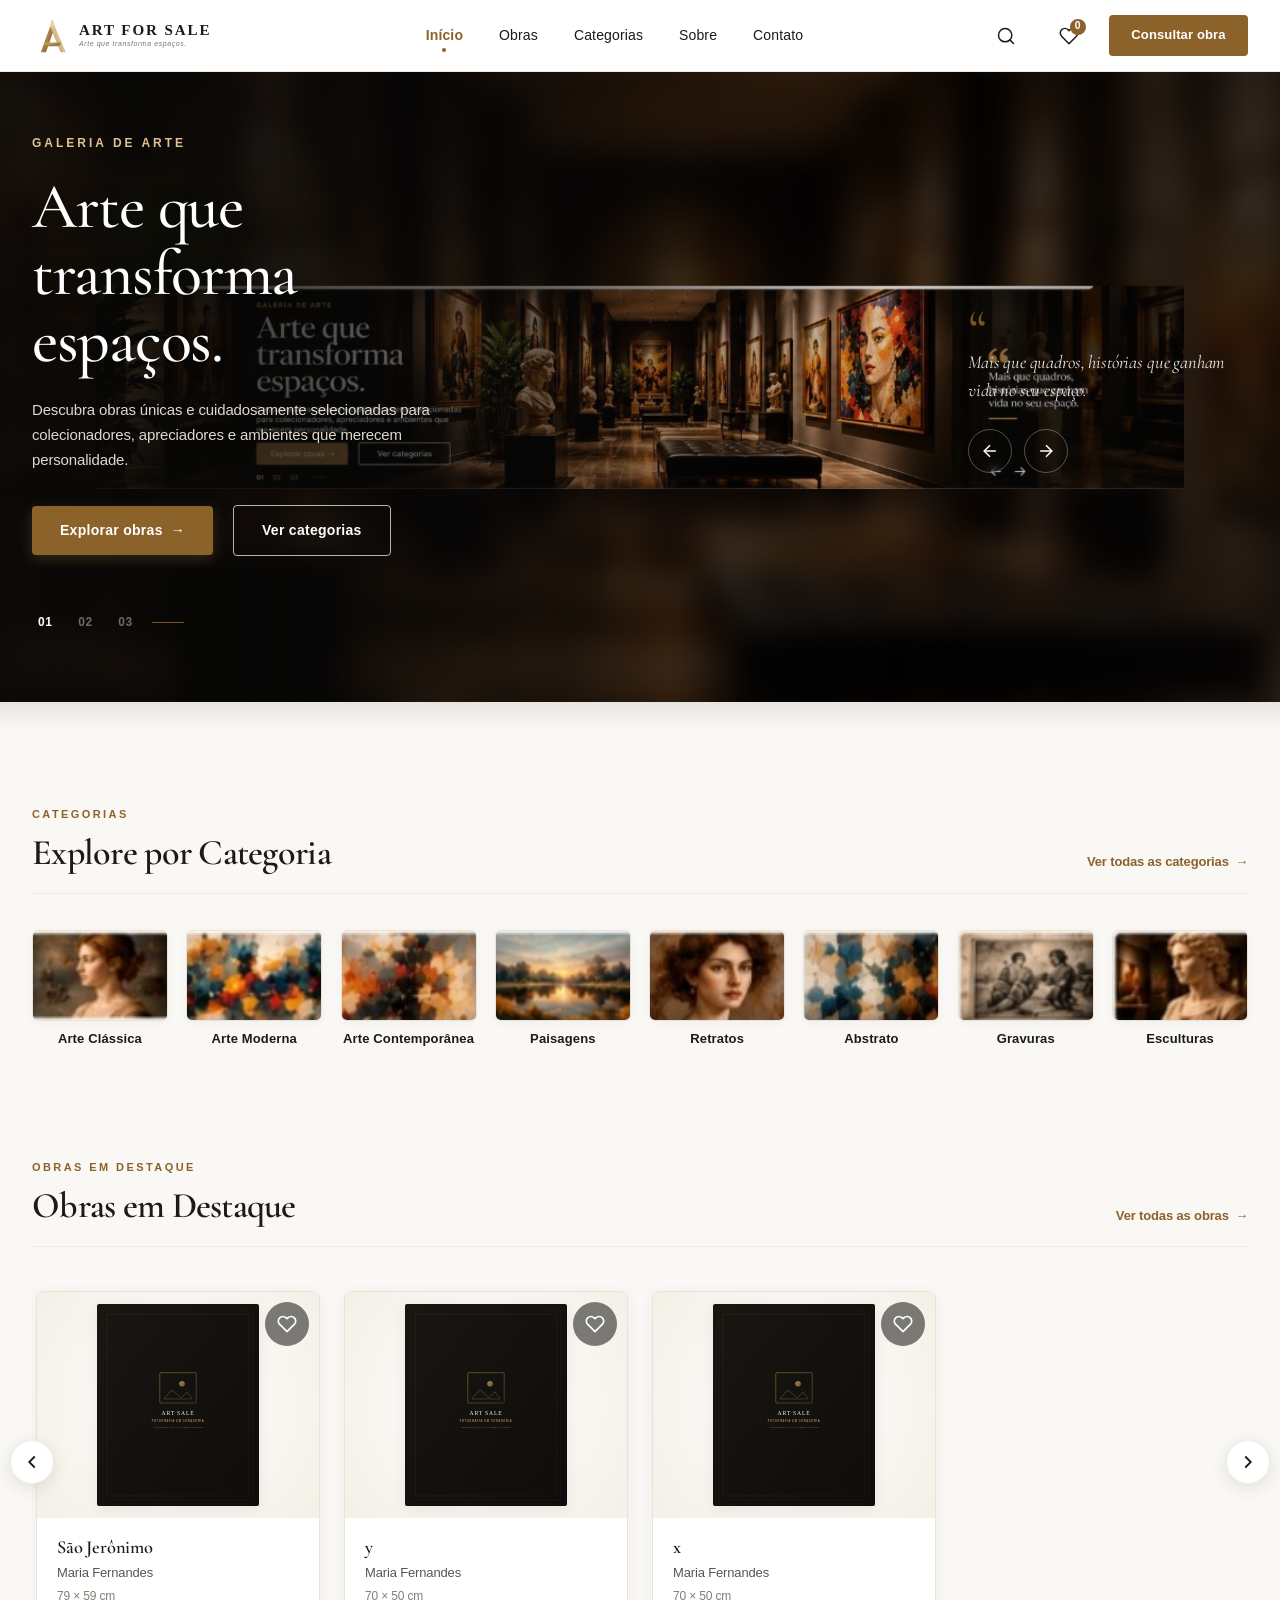
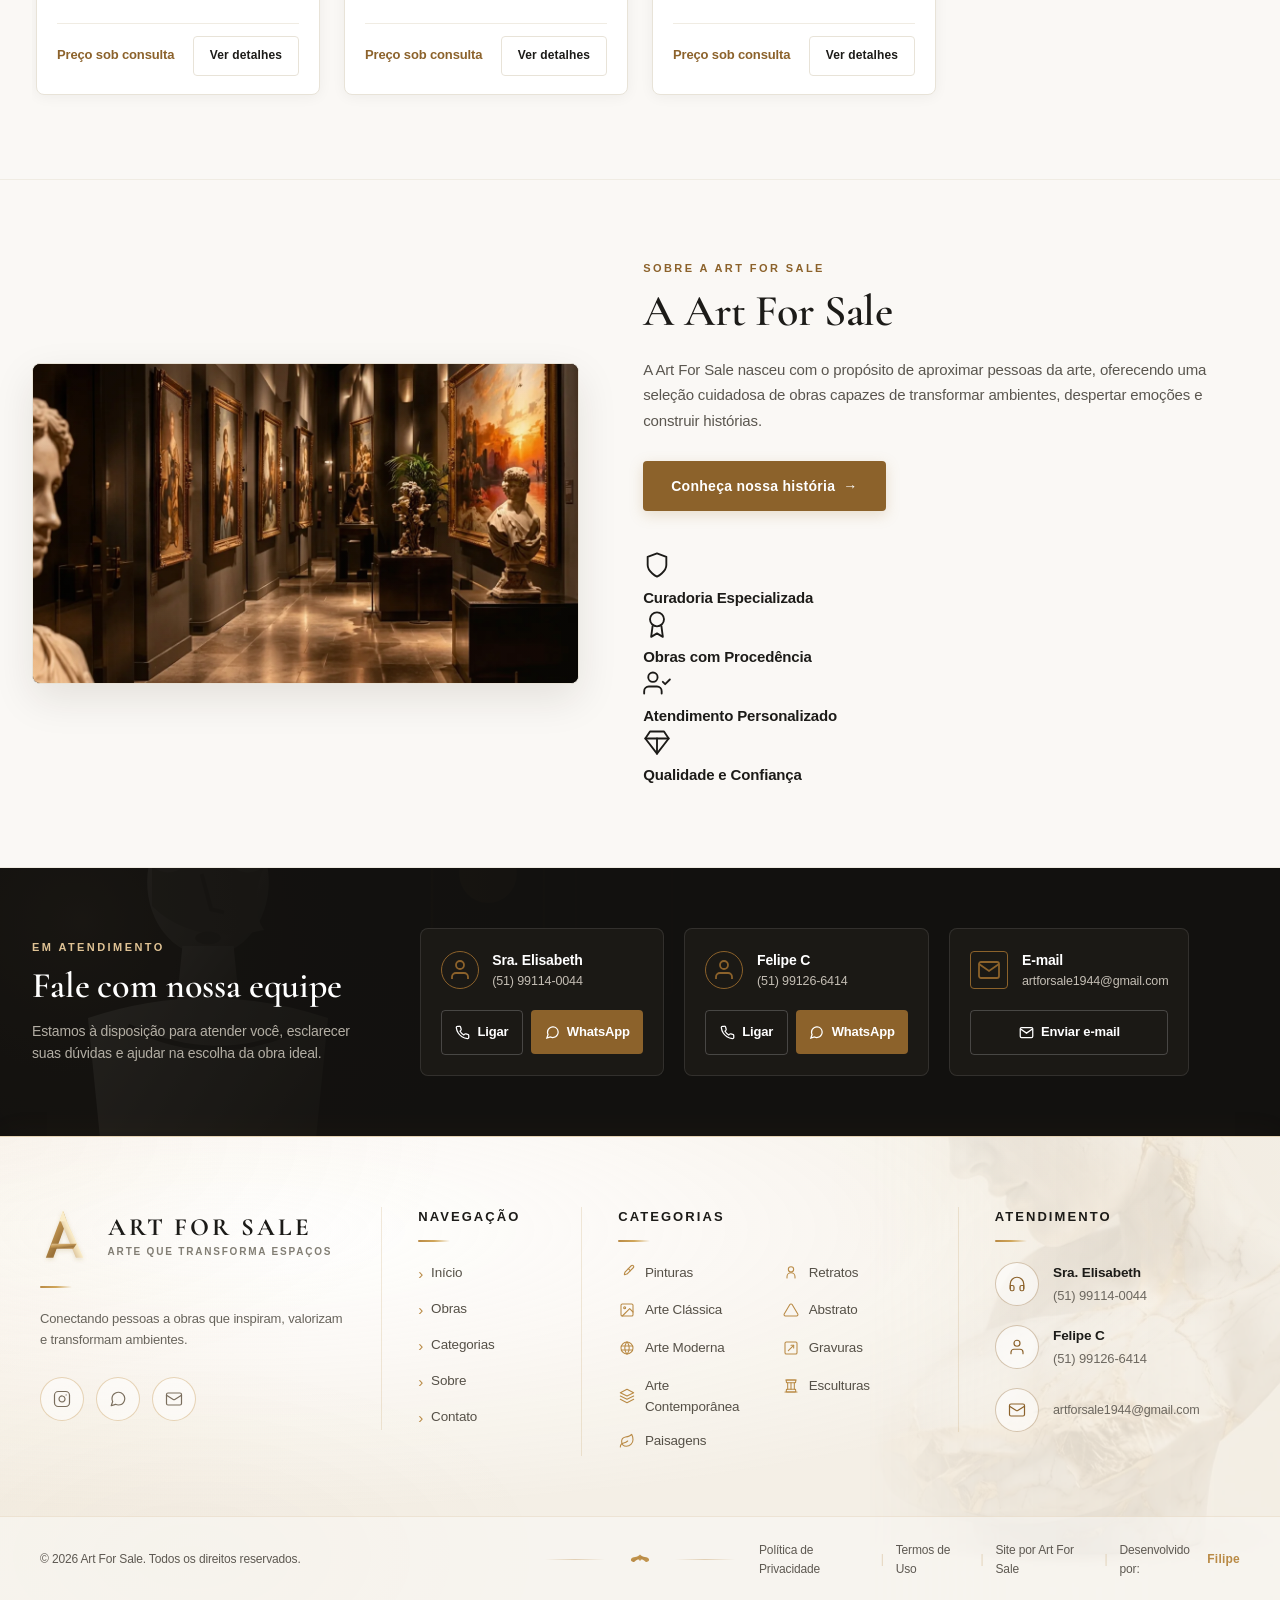
==== commit f8a3c013: "fix(contact): atualizar telefone e WhatsApp da Sra Elisabeth para (51) 99114-0044 em todo o site" ====
--- a/index.html
+++ b/index.html
@@ -494,17 +494,17 @@
                         </div>
                         <div class="team-member-info">
                             <h4 class="team-member-name">Sra. Elisabeth</h4>
-                            <span class="team-member-phone">(51) 9114-0044</span>
+                            <span class="team-member-phone">(51) 99114-0044</span>
                         </div>
                     </div>
                     <div class="team-card-actions">
-                        <a href="tel:5191140044" class="btn-contact-outline">
+                        <a href="tel:51991140044" class="btn-contact-outline">
                             <svg viewBox="0 0 24 24" width="15" height="15" fill="none" stroke="currentColor" stroke-width="2">
                                 <path d="M22 16.92v3a2 2 0 0 1-2.18 2 19.79 19.79 0 0 1-8.63-3.07 19.5 19.5 0 0 1-6-6 19.79 19.79 0 0 1-3.07-8.67A2 2 0 0 1 4.11 2h3a2 2 0 0 1 2 1.72 12.84 12.84 0 0 0 .7 2.81 2 2 0 0 1-.45 2.11L8.09 9.91a16 16 0 0 0 6 6l1.27-1.27a2 2 0 0 1 2.11-.45 12.84 12.84 0 0 0 2.81.7A2 2 0 0 1 22 16.92z"></path>
                             </svg>
                             Ligar
                         </a>
-                        <a href="https://wa.me/555191140044?text=Ol%C3%A1%2C%20Sra.%20Elisabeth.%20Gostaria%20de%20mais%20informa%C3%A7%C3%B5es%20sobre%20as%20obras%20da%20Art%20For%20Sale." target="_blank" rel="noopener noreferrer" class="btn-contact-whatsapp">
+                        <a href="https://wa.me/5551991140044?text=Ol%C3%A1%2C%20Sra.%20Elisabeth.%20Gostaria%20de%20mais%20informa%C3%A7%C3%B5es%20sobre%20as%20obras%20da%20Art%20For%20Sale." target="_blank" rel="noopener noreferrer" class="btn-contact-whatsapp">
                             <svg viewBox="0 0 24 24" width="15" height="15" fill="none" stroke="currentColor" stroke-width="2">
                                 <path d="M21 11.5a8.38 8.38 0 0 1-.9 3.8 8.5 8.5 0 0 1-7.6 4.7 8.38 8.38 0 0 1-3.8-.9L3 21l1.9-5.7a8.38 8.38 0 0 1-.9-3.8 8.5 8.5 0 0 1 4.7-7.6 8.38 8.38 0 0 1 3.8-.9h.5a8.48 8.48 0 0 1 8 8v.5z"></path>
                             </svg>
@@ -599,7 +599,7 @@
                 </p>
 
                 <div class="inquiry-options-grid">
-                    <a href="https://wa.me/555191140044?text=Ol%C3%A1%2C%20Sra.%20Elisabeth.%20Gostaria%20de%20mais%20informa%C3%A7%C3%B5es%20sobre%20as%20obras%20da%20Art%20For%20Sale." id="btnModalWhatsElisabeth" target="_blank" rel="noopener noreferrer" class="inquiry-channel-btn whatsapp">
+                    <a href="https://wa.me/5551991140044?text=Ol%C3%A1%2C%20Sra.%20Elisabeth.%20Gostaria%20de%20mais%20informa%C3%A7%C3%B5es%20sobre%20as%20obras%20da%20Art%20For%20Sale." id="btnModalWhatsElisabeth" target="_blank" rel="noopener noreferrer" class="inquiry-channel-btn whatsapp">
                         <div class="channel-info">
                             <strong>WhatsApp Sra. Elisabeth</strong>
                             <span>Curadoria & Atendimento</span>
@@ -694,7 +694,7 @@
                             <line x1="17.5" y1="6.5" x2="17.51" y2="6.5"></line>
                         </svg>
                     </a>
-                    <a href="https://wa.me/555191140044?text=Ol%C3%A1%2C%20Sra.%20Elisabeth.%20Gostaria%20de%20mais%20informa%C3%A7%C3%B5es%20sobre%20as%20obras%20da%20Art%20For%20Sale." target="_blank" rel="noopener noreferrer" class="social-icon-btn" title="WhatsApp Sra. Elisabeth" aria-label="Fale conosco via WhatsApp">
+                    <a href="https://wa.me/5551991140044?text=Ol%C3%A1%2C%20Sra.%20Elisabeth.%20Gostaria%20de%20mais%20informa%C3%A7%C3%B5es%20sobre%20as%20obras%20da%20Art%20For%20Sale." target="_blank" rel="noopener noreferrer" class="social-icon-btn" title="WhatsApp Sra. Elisabeth" aria-label="Fale conosco via WhatsApp">
                         <svg viewBox="0 0 24 24" width="18" height="18" fill="none" stroke="currentColor" stroke-width="1.6" stroke-linecap="round" stroke-linejoin="round">
                             <path d="M21 11.5a8.38 8.38 0 0 1-.9 3.8 8.5 8.5 0 0 1-7.6 4.7 8.38 8.38 0 0 1-3.8-.9L3 21l1.9-5.7a8.38 8.38 0 0 1-.9-3.8 8.5 8.5 0 0 1 4.7-7.6 8.38 8.38 0 0 1 3.8-.9h.5a8.48 8.48 0 0 1 8 8v.5z"></path>
                         </svg>
@@ -875,7 +875,7 @@
                 <div class="footer-contact-items">
                     <!-- Sra. Elisabeth -->
                     <div class="footer-contact-row">
-                        <a href="https://wa.me/555191140044?text=Ol%C3%A1%2C%20Sra.%20Elisabeth.%20Gostaria%20de%20mais%20informa%C3%A7%C3%B5es%20sobre%20as%20obras%20da%20Art%20For%20Sale." target="_blank" rel="noopener noreferrer" class="contact-circ-btn" title="Falar com Sra. Elisabeth" aria-label="WhatsApp Sra. Elisabeth">
+                        <a href="https://wa.me/5551991140044?text=Ol%C3%A1%2C%20Sra.%20Elisabeth.%20Gostaria%20de%20mais%20informa%C3%A7%C3%B5es%20sobre%20as%20obras%20da%20Art%20For%20Sale." target="_blank" rel="noopener noreferrer" class="contact-circ-btn" title="Falar com Sra. Elisabeth" aria-label="WhatsApp Sra. Elisabeth">
                             <svg viewBox="0 0 24 24" width="18" height="18" fill="none" stroke="currentColor" stroke-width="1.6" stroke-linecap="round" stroke-linejoin="round">
                                 <path d="M3 18v-6a9 9 0 0 1 18 0v6"></path>
                                 <path d="M21 19a2 2 0 0 1-2 2h-1a2 2 0 0 1-2-2v-3a2 2 0 0 1 2-2h3zM3 19a2 2 0 0 0 2 2h1a2 2 0 0 0 2-2v-3a2 2 0 0 0-2-2H3z"></path>
@@ -883,7 +883,7 @@
                         </a>
                         <div class="contact-row-info">
                             <span class="contact-name">Sra. Elisabeth</span>
-                            <a href="tel:5191140044" class="contact-value">(51) 9114-0044</a>
+                            <a href="tel:51991140044" class="contact-value">(51) 99114-0044</a>
                         </div>
                     </div>
 
--- a/assets/css/style.css
+++ b/assets/css/style.css
@@ -14,12 +14,12 @@
     --color-bg-card: #ffffff;
     --color-bg-alt: #f4f0e8;
 
-    /* Tons de Dourado / Champagne */
-    --color-gold: #b38a54;
-    --color-gold-hover: #9c7543;
+    /* Tons de Dourado / Champagne - Calibrados para Conformidade WCAG AA (>= 4.5:1) */
+    --color-gold: #8c622b;
+    --color-gold-hover: #704d1f;
     --color-gold-light: #dfc294;
     --color-gold-subtle: #f8f3eb;
-    --color-gold-border: rgba(179, 138, 84, 0.35);
+    --color-gold-border: rgba(140, 98, 43, 0.30);
 
     /* Tons Escuros e Superfícies Luxuosas */
     --color-dark: #12110f;
@@ -39,7 +39,7 @@
 
     /* Tipografia */
     --font-serif: 'Cormorant Garamond', 'Playfair Display', Georgia, serif;
-    --font-sans: 'Plus Jakarta Sans', -apple-system, BlinkMacSystemFont, 'Segoe UI', Roboto, sans-serif;
+    --font-sans: 'Outfit', -apple-system, BlinkMacSystemFont, 'Segoe UI', Roboto, sans-serif;
 
     /* Layout e Espaçamentos */
     --max-width: 1380px;
@@ -273,6 +273,8 @@
     align-items: center;
     gap: 0.75rem;
     flex-shrink: 0;
+    min-height: 44px;
+    padding: 2px 0;
 }
 
 .logo-image {
@@ -331,8 +333,10 @@
     display: flex;
     align-items: center;
     justify-content: center;
-    width: 38px;
-    height: 38px;
+    width: 44px;
+    height: 44px;
+    min-width: 44px;
+    min-height: 44px;
     border-radius: 50%;
     color: var(--color-text-main);
     position: relative;
@@ -346,8 +350,8 @@
 
 .favorites-badge {
     position: absolute;
-    top: 3px;
-    right: 3px;
+    top: 5px;
+    right: 5px;
     min-width: 16px;
     height: 16px;
     padding: 0 4px;
@@ -366,11 +370,16 @@
 .mobile-toggle-btn {
     display: none;
     flex-direction: column;
+    align-items: center;
     justify-content: center;
     gap: 5px;
-    width: 36px;
-    height: 36px;
-    padding: 4px;
+    width: 44px;
+    height: 44px;
+    min-width: 44px;
+    min-height: 44px;
+    padding: 8px;
+    border-radius: var(--radius-sm);
+    background: transparent;
 }
 
 .hamburger-line {
@@ -424,8 +433,10 @@
 
 .drawer-close-btn {
     font-size: 1.25rem;
-    width: 32px;
-    height: 32px;
+    width: 44px;
+    height: 44px;
+    min-width: 44px;
+    min-height: 44px;
     display: flex;
     align-items: center;
     justify-content: center;
@@ -528,20 +539,20 @@
     z-index: 1;
 }
 
-/* Fundo ambiente imersivo (preenchimento total suave com as cores e iluminação da obra) */
+/* Fundo ambiente imersivo (preenchimento refinado com as cores e iluminação da obra) */
 .hero-slide-backdrop {
     position: absolute;
-    inset: -30px;
+    inset: -20px;
     background-size: cover;
     background-position: center center;
     background-repeat: no-repeat;
-    filter: blur(35px) brightness(0.32) saturate(1.25);
-    transform: scale(1.1);
+    filter: blur(14px) brightness(0.38) saturate(1.15);
+    transform: scale(1.05);
     pointer-events: none;
     z-index: 1;
 }
 
-/* Obra de arte centralizada em escala reduzida / afastada (~82%) para enquadramento perfeito */
+/* Obra de arte em destaque com proporção nobre e iluminação de galeria */
 .hero-slide-artwork {
     position: absolute;
     inset: 0;
@@ -550,13 +561,13 @@
     background-repeat: no-repeat;
     pointer-events: none;
     z-index: 2;
-    transform: scale(0.85);
+    transform: scale(0.88);
     transition: transform 6s cubic-bezier(0.25, 1, 0.5, 1);
     will-change: transform;
 }
 
 .hero-bg-slide.active .hero-slide-artwork {
-    transform: scale(0.82);
+    transform: scale(0.85);
 }
 
 .hero-overlay {
@@ -566,10 +577,10 @@
     pointer-events: none;
     background: linear-gradient(
         to right,
-        rgba(10, 9, 8, 0.90) 0%,
-        rgba(10, 9, 8, 0.75) 38%,
-        rgba(10, 9, 8, 0.30) 65%,
-        rgba(10, 9, 8, 0.70) 100%
+        rgba(10, 9, 8, 0.84) 0%,
+        rgba(10, 9, 8, 0.62) 42%,
+        rgba(10, 9, 8, 0.15) 70%,
+        rgba(10, 9, 8, 0.50) 100%
     );
 }
 
@@ -653,7 +664,11 @@
     cursor: pointer;
     transition: color var(--transition-fast), transform var(--transition-fast);
     user-select: none;
-    padding: 2px 4px;
+    padding: 8px 6px;
+    min-height: 44px;
+    display: inline-flex;
+    align-items: center;
+    justify-content: center;
 }
 
 .page-number:hover {
@@ -704,8 +719,10 @@
 }
 
 .hero-arrow-btn {
-    width: 38px;
-    height: 38px;
+    width: 44px;
+    height: 44px;
+    min-width: 44px;
+    min-height: 44px;
     border-radius: 50%;
     border: 1px solid rgba(255, 255, 255, 0.3);
     color: #ffffff;
@@ -959,20 +976,29 @@
 .artwork-image-container {
     position: relative;
     width: 100%;
-    aspect-ratio: 1.6 / 1;
+    aspect-ratio: 1.25 / 1;
     overflow: hidden;
-    background-color: #ede9e0;
+    background: radial-gradient(circle at center, #ffffff 0%, #f4f0e7 100%);
+    display: flex;
+    align-items: center;
+    justify-content: center;
+    padding: 0.75rem;
 }
 
 .artwork-image {
-    width: 100%;
-    height: 100%;
-    object-fit: cover;
-    transition: transform 0.6s cubic-bezier(0.16, 1, 0.3, 1);
+    max-width: 100%;
+    max-height: 100%;
+    width: auto;
+    height: auto;
+    object-fit: contain;
+    border-radius: 2px;
+    box-shadow: 0 4px 16px rgba(0, 0, 0, 0.07);
+    transition: transform 0.5s cubic-bezier(0.16, 1, 0.3, 1), box-shadow 0.5s cubic-bezier(0.16, 1, 0.3, 1);
 }
 
 .artwork-card:hover .artwork-image {
-    transform: scale(1.05);
+    transform: scale(1.03);
+    box-shadow: 0 8px 24px rgba(0, 0, 0, 0.12);
 }
 
 /* Botão de Favoritar */
@@ -980,11 +1006,14 @@
     position: absolute;
     top: 10px;
     right: 10px;
-    width: 32px;
-    height: 32px;
+    width: 44px;
+    height: 44px;
+    min-width: 44px;
+    min-height: 44px;
     border-radius: 50%;
-    background-color: rgba(20, 19, 17, 0.45);
+    background-color: rgba(20, 19, 17, 0.55);
     backdrop-filter: blur(6px);
+    -webkit-backdrop-filter: blur(6px);
     color: #ffffff;
     display: flex;
     align-items: center;
@@ -996,8 +1025,8 @@
 }
 
 .btn-favorite:hover {
-    background-color: rgba(20, 19, 17, 0.75);
-    transform: scale(1.1);
+    background-color: rgba(20, 19, 17, 0.85);
+    transform: scale(1.06);
 }
 
 .btn-favorite.active {
@@ -1017,11 +1046,12 @@
 }
 
 .artwork-title {
-    font-family: var(--font-sans);
-    font-size: 0.9375rem;
-    font-weight: 700;
+    font-family: var(--font-serif);
+    font-size: 1.15rem;
+    font-weight: 600;
     color: var(--color-text-main);
-    margin-bottom: 0.2rem;
+    margin-bottom: 0.25rem;
+    line-height: 1.25;
     letter-spacing: -0.01em;
 }
 
@@ -1058,7 +1088,8 @@
     justify-content: center;
     font-size: 0.75rem;
     font-weight: 600;
-    padding: 0.45rem 0.9rem;
+    padding: 0.6rem 1rem;
+    min-height: 38px;
     border-radius: var(--radius-sm);
     background-color: #ffffff;
     border: 1px solid var(--color-border-light);
@@ -1081,15 +1112,19 @@
     display: flex;
     align-items: center;
     justify-content: center;
-    gap: 0.6rem;
+    gap: 0.25rem;
     margin-top: 2rem;
 }
 
 .dot {
-    width: 9px;
-    height: 9px;
-    border-radius: 50%;
-    background-color: #d8d2c5;
+    width: 44px;
+    height: 44px;
+    min-width: 44px;
+    min-height: 44px;
+    display: inline-flex;
+    align-items: center;
+    justify-content: center;
+    background: transparent;
     border: none;
     cursor: pointer;
     outline: none;
@@ -1097,16 +1132,25 @@
     transition: all var(--transition-fast);
 }
 
-.dot:hover {
+.dot::after {
+    content: '';
+    display: block;
+    width: 8px;
+    height: 8px;
+    border-radius: 50%;
+    background-color: #d8d2c5;
+    transition: all var(--transition-fast);
+}
+
+.dot:hover::after {
     background-color: var(--color-gold);
 }
 
-.dot.active {
-    width: 9px;
-    height: 9px;
-    border-radius: 50%;
+.dot.active::after {
+    width: 22px;
+    border-radius: 4px;
     background-color: var(--color-gold);
-    box-shadow: 0 0 0 2px rgba(179, 138, 84, 0.25);
+    box-shadow: 0 0 0 2px rgba(140, 98, 43, 0.25);
 }
 
 /* ==========================================================
@@ -1191,37 +1235,45 @@
     margin-bottom: 2.5rem;
 }
 
-/* 4 Diferenciais com Ícones Dourados */
-.differentials-grid {
+/* Pilares Curatoriais da Galeria (Editorial Contemporâneo) */
+.curatorial-pillars-grid {
     display: grid;
-    grid-template-columns: repeat(4, 1fr);
-    gap: 1.25rem;
-    padding-top: 1.5rem;
+    grid-template-columns: repeat(3, 1fr);
+    gap: 1.75rem;
+    padding-top: 2rem;
     border-top: 1px solid var(--color-border-subtle);
 }
 
-.differential-item {
+.pillar-item {
     display: flex;
     flex-direction: column;
     align-items: flex-start;
 }
 
-.differential-icon {
-    width: 44px;
-    height: 44px;
-    border-radius: var(--radius-sm);
-    display: flex;
-    align-items: center;
-    justify-content: flex-start;
+.pillar-number {
+    font-family: var(--font-serif);
+    font-size: 1.65rem;
+    font-weight: 600;
     color: var(--color-gold);
-    margin-bottom: 0.75rem;
-}
-
-.differential-title {
-    font-size: 0.8125rem;
+    line-height: 1;
+    margin-bottom: 0.5rem;
+    display: inline-block;
+    letter-spacing: -0.02em;
+}
+
+.pillar-title {
+    font-family: var(--font-serif);
+    font-size: 1.15rem;
     font-weight: 600;
     color: var(--color-text-main);
-    line-height: 1.35;
+    line-height: 1.25;
+    margin-bottom: 0.45rem;
+}
+
+.pillar-desc {
+    font-size: 0.8125rem;
+    line-height: 1.55;
+    color: var(--color-text-secondary);
 }
 
 /* ==========================================================
@@ -1376,9 +1428,10 @@
     display: inline-flex;
     align-items: center;
     justify-content: center;
-    gap: 0.35rem;
-    padding: 0.5rem 0.65rem;
-    font-size: 0.75rem;
+    gap: 0.45rem;
+    padding: 0.7rem 0.85rem;
+    min-height: 44px;
+    font-size: 0.8125rem;
     font-weight: 600;
     color: #ffffff;
     border: 1px solid rgba(255, 255, 255, 0.2);
@@ -1396,9 +1449,10 @@
     display: inline-flex;
     align-items: center;
     justify-content: center;
-    gap: 0.35rem;
-    padding: 0.5rem 0.65rem;
-    font-size: 0.75rem;
+    gap: 0.45rem;
+    padding: 0.7rem 0.85rem;
+    min-height: 44px;
+    font-size: 0.8125rem;
     font-weight: 600;
     background-color: var(--color-gold);
     color: #ffffff;
@@ -1473,7 +1527,7 @@
     max-width: none;
     object-fit: cover;
     object-position: left center;
-    opacity: 0.85;
+    opacity: 0.14;
     transform: translate(12%, 3%);
     -webkit-mask-image: linear-gradient(to right, transparent 0%, rgba(0, 0, 0, 0.12) 15%, rgba(0, 0, 0, 0.75) 45%, rgba(0, 0, 0, 1) 78%);
     mask-image: linear-gradient(to right, transparent 0%, rgba(0, 0, 0, 0.12) 15%, rgba(0, 0, 0, 0.75) 45%, rgba(0, 0, 0, 1) 78%);
@@ -1574,8 +1628,10 @@
 }
 
 .social-icon-btn {
-    width: 40px;
-    height: 40px;
+    width: 44px;
+    height: 44px;
+    min-width: 44px;
+    min-height: 44px;
     border-radius: 50%;
     border: 1px solid rgba(198, 154, 85, 0.4);
     background: rgba(255, 255, 255, 0.5);
@@ -1690,16 +1746,17 @@
 }
 
 .contact-circ-btn {
-    width: 42px;
-    height: 42px;
-    min-width: 42px;
+    width: 44px;
+    height: 44px;
+    min-width: 44px;
+    min-height: 44px;
     border-radius: 50%;
-    border: 1px solid rgba(198, 154, 85, 0.45);
+    border: 1px solid rgba(140, 98, 43, 0.35);
     background: rgba(255, 255, 255, 0.6);
     display: inline-flex;
     align-items: center;
     justify-content: center;
-    color: #b98a45;
+    color: var(--color-gold);
     transition: all 0.3s cubic-bezier(0.16, 1, 0.3, 1);
     flex-shrink: 0;
     text-decoration: none;
@@ -1768,7 +1825,7 @@
 
 .copyright-text {
     font-size: 0.75rem;
-    color: #7a756d;
+    color: #5e5952;
     margin: 0;
 }
 
@@ -1803,17 +1860,17 @@
     align-items: center;
     gap: 0.75rem;
     font-size: 0.75rem;
-    color: #7a756d;
+    color: #5e5952;
 }
 
 .legal-link {
-    color: #7a756d;
+    color: #5e5952;
     text-decoration: none;
     transition: color 0.2s ease;
 }
 
 .legal-link:hover {
-    color: #b98a45;
+    color: var(--color-gold);
 }
 
 .admin-access-dot {
@@ -1825,7 +1882,7 @@
 }
 
 .admin-access-dot:hover {
-    color: #b98a45;
+    color: var(--color-gold);
     opacity: 1;
 }
 
@@ -1833,7 +1890,7 @@
     display: inline-flex;
     align-items: center;
     gap: 0.25rem;
-    color: #7a756d;
+    color: #5e5952;
     text-decoration: none;
     transition: color 0.25s ease;
 }
@@ -1939,6 +1996,20 @@
 .search-close-btn {
     font-size: 1.25rem;
     color: var(--color-text-muted);
+    width: 44px;
+    height: 44px;
+    min-width: 44px;
+    min-height: 44px;
+    display: inline-flex;
+    align-items: center;
+    justify-content: center;
+    border-radius: 50%;
+    transition: all var(--transition-fast);
+}
+
+.search-close-btn:hover {
+    color: var(--color-text-main);
+    background-color: var(--color-bg-alt);
 }
 
 .search-input-wrapper {
@@ -2049,8 +2120,10 @@
     position: absolute;
     top: 1.25rem;
     right: 1.25rem;
-    width: 36px;
-    height: 36px;
+    width: 48px;
+    height: 48px;
+    min-width: 48px;
+    min-height: 48px;
     border-radius: 50%;
     display: flex;
     align-items: center;
--- a/assets/css/responsive.css
+++ b/assets/css/responsive.css
@@ -148,8 +148,9 @@
         aspect-ratio: 1.7 / 1;
     }
 
-    .differentials-grid {
-        grid-template-columns: repeat(2, 1fr);
+    .differentials-grid,
+    .curatorial-pillars-grid {
+        grid-template-columns: repeat(3, 1fr);
         gap: 1.5rem;
     }
 
@@ -429,6 +430,20 @@
         gap: 0.65rem;
     }
 
+    .action-btn,
+    .mobile-toggle-btn {
+        width: 44px;
+        height: 44px;
+        min-width: 44px;
+        min-height: 44px;
+    }
+
+    .btn-ver-detalhes {
+        min-height: 44px;
+        padding: 0.65rem 1.15rem;
+        font-size: 0.8125rem;
+    }
+
     .hero-title {
         font-size: 2.25rem;
     }
@@ -453,10 +468,11 @@
         display: none; /* Em celular navega pelos dots e swipe */
     }
 
-    /* Diferenciais Sobre */
-    .differentials-grid {
+    /* Pilares Curatoriais Sobre */
+    .differentials-grid,
+    .curatorial-pillars-grid {
         grid-template-columns: 1fr;
-        gap: 1.25rem;
+        gap: 1.5rem;
     }
 
     .about-title {
@@ -493,8 +509,13 @@
     .inquiry-modal-close {
         top: 0.75rem;
         right: 0.75rem;
-        width: 32px;
-        height: 32px;
+        width: 48px;
+        height: 48px;
+        min-width: 48px;
+        min-height: 48px;
+        display: flex;
+        align-items: center;
+        justify-content: center;
         font-size: 1.1rem;
     }
 
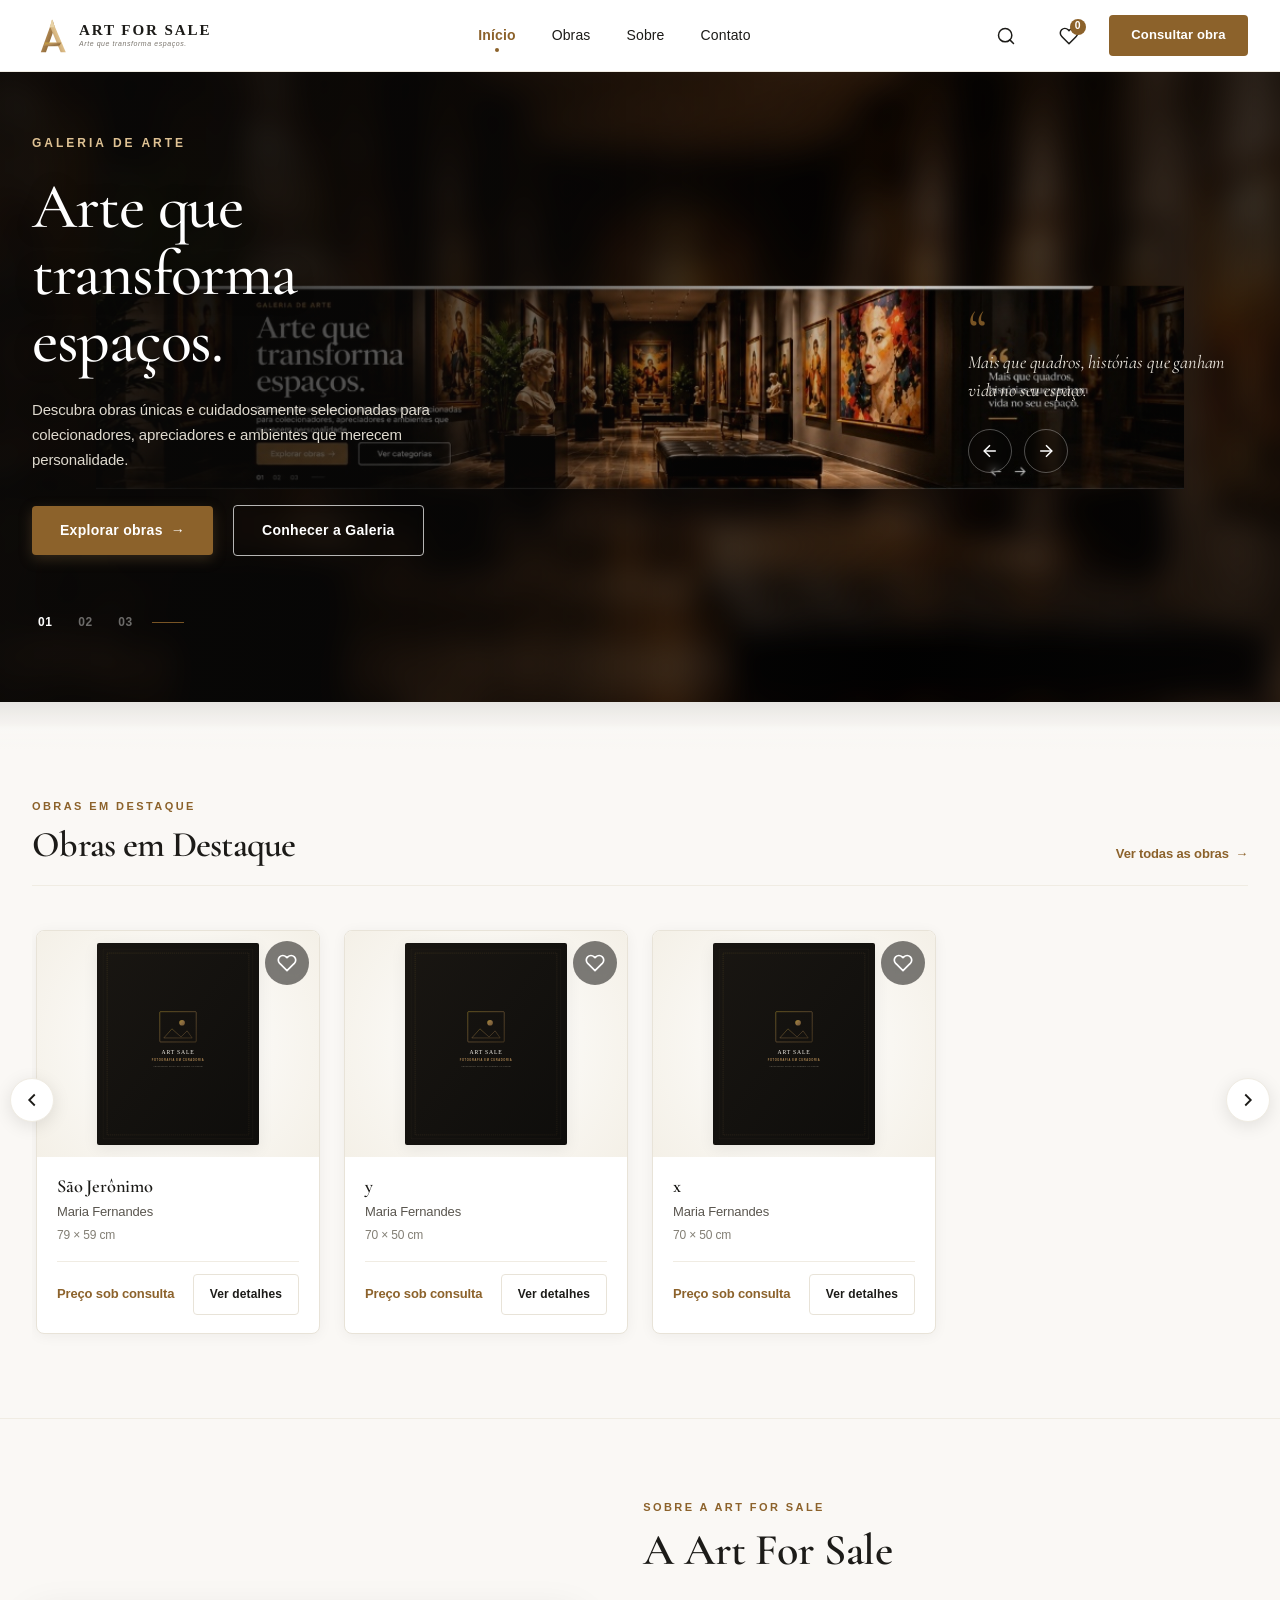
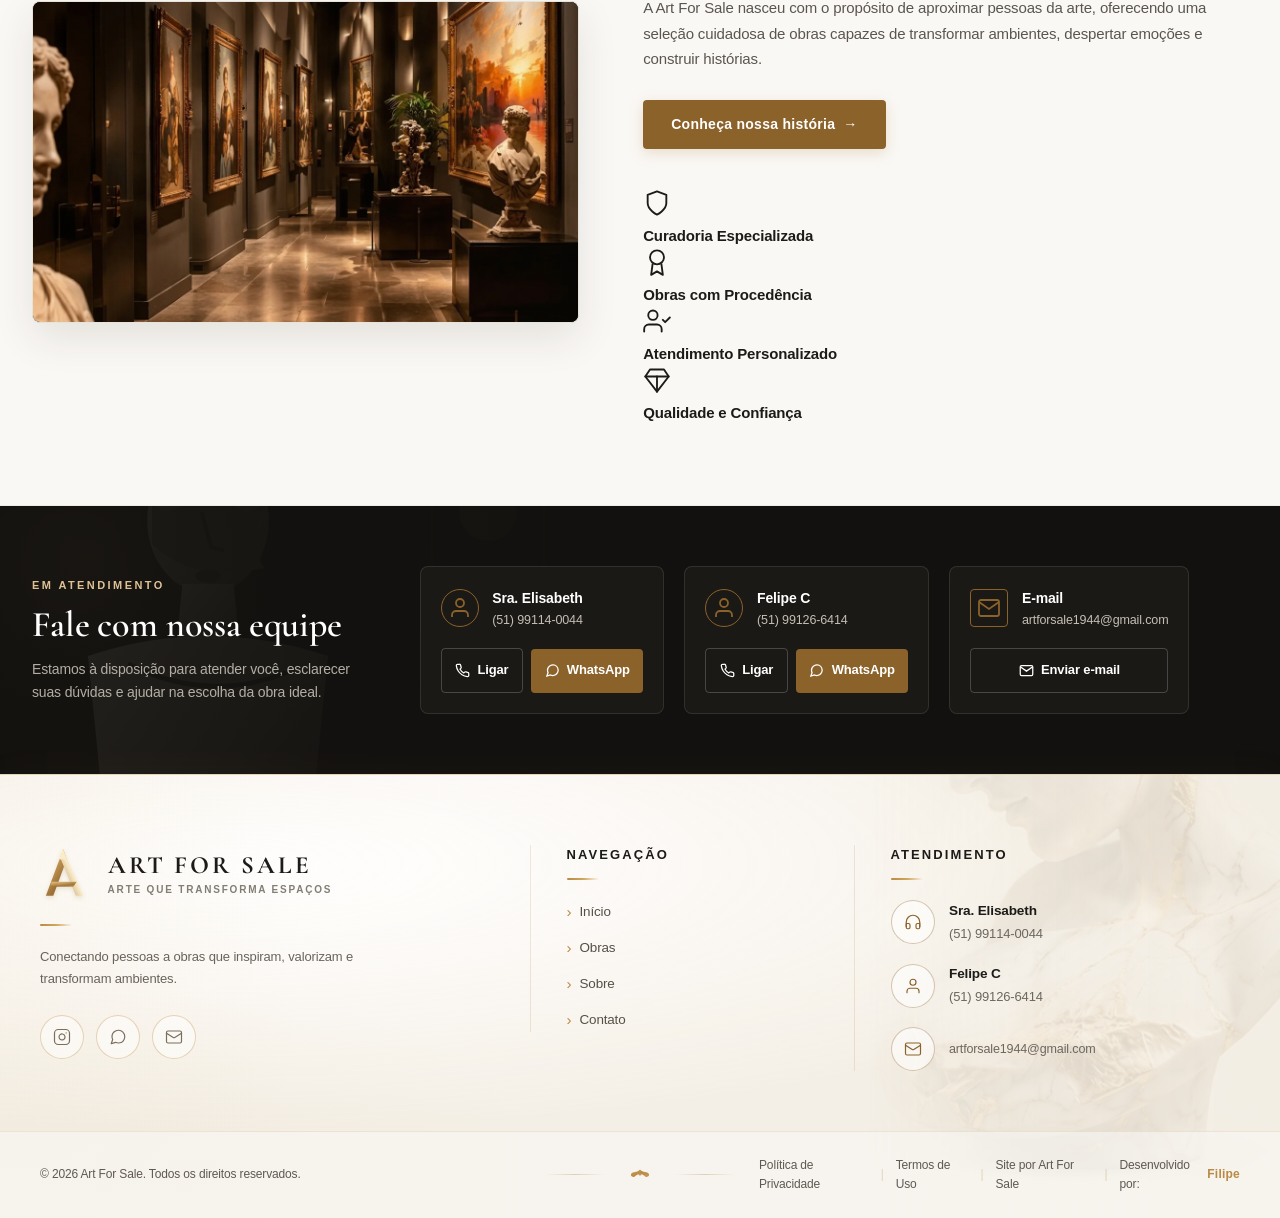
==== commit 93551c2f: "fix(layout): remover secao e referencias de categorias em todo o site" ====
--- a/index.html
+++ b/index.html
@@ -41,9 +41,6 @@
                         <a href="pages/obras.html" class="nav-link">Obras</a>
                     </li>
                     <li class="nav-item">
-                        <a href="#categorias" class="nav-link">Categorias</a>
-                    </li>
-                    <li class="nav-item">
                         <a href="#sobre" class="nav-link">Sobre</a>
                     </li>
                     <li class="nav-item">
@@ -94,7 +91,6 @@
         <nav class="mobile-nav">
             <a href="index.html" class="mobile-nav-link active">Início</a>
             <a href="pages/obras.html" class="mobile-nav-link">Obras</a>
-            <a href="#categorias" class="mobile-nav-link">Categorias</a>
             <a href="#sobre" class="mobile-nav-link">Sobre</a>
             <a href="#contato" class="mobile-nav-link">Contato</a>
         </nav>
@@ -168,8 +164,8 @@
                     <a href="#obras-destaque" class="btn-primary" id="heroCtaPrimary">
                         Explorar obras <span class="arrow">→</span>
                     </a>
-                    <a href="#categorias" class="btn-outline-light" id="heroCtaSecondary">
-                        Ver categorias
+                    <a href="#sobre" class="btn-outline-light" id="heroCtaSecondary">
+                        Conhecer a Galeria
                     </a>
                 </div>
 
@@ -206,82 +202,6 @@
     </section>
 
     <div class="brush-transition-accent" aria-hidden="true"></div>
-
-    <!-- ========================================================
-         SEÇÃO EXPLORE POR CATEGORIA
-         ======================================================== -->
-    <section class="section-categories" id="categorias">
-        <div class="section-container">
-            <div class="section-header">
-                <div class="header-titles">
-                    <span class="section-eyebrow">CATEGORIAS</span>
-                    <h2 class="section-title">Explore por Categoria</h2>
-                </div>
-                <a href="#categorias" class="section-link-all">
-                    Ver todas as categorias <span class="arrow">→</span>
-                </a>
-            </div>
-
-            <div class="categories-grid">
-                <a href="#obras-destaque" class="category-card" data-category="arte-classica">
-                    <div class="category-thumb-wrapper">
-                        <img src="assets/images/obras/cat-arte-classica.svg" alt="Arte Clássica" class="category-thumb" loading="lazy" data-crop="cat_classica" onerror="if(!this.src.endsWith('.svg')) this.src=this.src.replace(/\.(jpg|jpeg|png)$/i, '.svg');">
-                        <div class="category-hover-overlay"></div>
-                    </div>
-                    <span class="category-name">Arte Clássica</span>
-                </a>
-                <a href="#obras-destaque" class="category-card" data-category="arte-moderna">
-                    <div class="category-thumb-wrapper">
-                        <img src="assets/images/obras/cat-arte-moderna.svg" alt="Arte Moderna" class="category-thumb" loading="lazy" data-crop="cat_moderna" onerror="if(!this.src.endsWith('.svg')) this.src=this.src.replace(/\.(jpg|jpeg|png)$/i, '.svg');">
-                        <div class="category-hover-overlay"></div>
-                    </div>
-                    <span class="category-name">Arte Moderna</span>
-                </a>
-                <a href="#obras-destaque" class="category-card" data-category="arte-contemporanea">
-                    <div class="category-thumb-wrapper">
-                        <img src="assets/images/obras/cat-arte-contemporanea.svg" alt="Arte Contemporânea" class="category-thumb" loading="lazy" data-crop="cat_contemporanea" onerror="if(!this.src.endsWith('.svg')) this.src=this.src.replace(/\.(jpg|jpeg|png)$/i, '.svg');">
-                        <div class="category-hover-overlay"></div>
-                    </div>
-                    <span class="category-name">Arte Contemporânea</span>
-                </a>
-                <a href="#obras-destaque" class="category-card" data-category="paisagens">
-                    <div class="category-thumb-wrapper">
-                        <img src="assets/images/obras/cat-paisagens.svg" alt="Paisagens" class="category-thumb" loading="lazy" data-crop="cat_paisagens" onerror="if(!this.src.endsWith('.svg')) this.src=this.src.replace(/\.(jpg|jpeg|png)$/i, '.svg');">
-                        <div class="category-hover-overlay"></div>
-                    </div>
-                    <span class="category-name">Paisagens</span>
-                </a>
-                <a href="#obras-destaque" class="category-card" data-category="retratos">
-                    <div class="category-thumb-wrapper">
-                        <img src="assets/images/obras/cat-retratos.svg" alt="Retratos" class="category-thumb" loading="lazy" data-crop="cat_retratos" onerror="if(!this.src.endsWith('.svg')) this.src=this.src.replace(/\.(jpg|jpeg|png)$/i, '.svg');">
-                        <div class="category-hover-overlay"></div>
-                    </div>
-                    <span class="category-name">Retratos</span>
-                </a>
-                <a href="#obras-destaque" class="category-card" data-category="abstrato">
-                    <div class="category-thumb-wrapper">
-                        <img src="assets/images/obras/cat-abstrato.svg" alt="Abstrato" class="category-thumb" loading="lazy" data-crop="cat_abstrato" onerror="if(!this.src.endsWith('.svg')) this.src=this.src.replace(/\.(jpg|jpeg|png)$/i, '.svg');">
-                        <div class="category-hover-overlay"></div>
-                    </div>
-                    <span class="category-name">Abstrato</span>
-                </a>
-                <a href="#obras-destaque" class="category-card" data-category="gravuras">
-                    <div class="category-thumb-wrapper">
-                        <img src="assets/images/obras/cat-gravuras.svg" alt="Gravuras" class="category-thumb" loading="lazy" data-crop="cat_gravuras" onerror="if(!this.src.endsWith('.svg')) this.src=this.src.replace(/\.(jpg|jpeg|png)$/i, '.svg');">
-                        <div class="category-hover-overlay"></div>
-                    </div>
-                    <span class="category-name">Gravuras</span>
-                </a>
-                <a href="#obras-destaque" class="category-card" data-category="esculturas">
-                    <div class="category-thumb-wrapper">
-                        <img src="assets/images/obras/cat-esculturas.svg" alt="Esculturas" class="category-thumb" loading="lazy" data-crop="cat_esculturas" onerror="if(!this.src.endsWith('.svg')) this.src=this.src.replace(/\.(jpg|jpeg|png)$/i, '.svg');">
-                        <div class="category-hover-overlay"></div>
-                    </div>
-                    <span class="category-name">Esculturas</span>
-                </a>
-            </div>
-        </div>
-    </section>
 
     <!-- ========================================================
          SEÇÃO OBRAS EM DESTAQUE
@@ -726,12 +646,6 @@
                         </a>
                     </li>
                     <li>
-                        <a href="#categorias">
-                            <span class="nav-chevron" aria-hidden="true">›</span>
-                            <span>Categorias</span>
-                        </a>
-                    </li>
-                    <li>
                         <a href="#sobre">
                             <span class="nav-chevron" aria-hidden="true">›</span>
                             <span>Sobre</span>
@@ -746,129 +660,7 @@
                 </ul>
             </div>
 
-            <!-- 3. Coluna CATEGORIAS (2 subcolunas com ícones lineares dourados) -->
-            <div class="footer-col footer-col-cats">
-                <h4 class="footer-heading">CATEGORIAS</h4>
-                <div class="footer-gold-rule"></div>
-                <div class="footer-cats-columns">
-                    <!-- Subcoluna 1 -->
-                    <ul class="footer-link-list footer-cats-sublist">
-                        <li>
-                            <a href="pages/obras.html">
-                                <span class="cat-icon" aria-hidden="true">
-                                    <svg viewBox="0 0 24 24" width="16" height="16" fill="none" stroke="currentColor" stroke-width="1.6" stroke-linecap="round" stroke-linejoin="round">
-                                        <path d="M18.375 2.625a1 1 0 0 1 3 3l-9.013 9.014a2 2 0 0 1-.853.505l-2.873.84a.5.5 0 0 1-.62-.62l.84-2.873a2 2 0 0 1 .506-.852z"></path>
-                                        <path d="m14 7 3 3"></path>
-                                    </svg>
-                                </span>
-                                <span>Pinturas</span>
-                            </a>
-                        </li>
-                        <li>
-                            <a href="pages/obras.html?categoria=arte-classica">
-                                <span class="cat-icon" aria-hidden="true">
-                                    <svg viewBox="0 0 24 24" width="16" height="16" fill="none" stroke="currentColor" stroke-width="1.6" stroke-linecap="round" stroke-linejoin="round">
-                                        <rect x="3" y="3" width="18" height="18" rx="2" ry="2"></rect>
-                                        <circle cx="8.5" cy="8.5" r="1.5"></circle>
-                                        <polyline points="21 15 16 10 5 21"></polyline>
-                                    </svg>
-                                </span>
-                                <span>Arte Clássica</span>
-                            </a>
-                        </li>
-                        <li>
-                            <a href="pages/obras.html?categoria=arte-moderna">
-                                <span class="cat-icon" aria-hidden="true">
-                                    <svg viewBox="0 0 24 24" width="16" height="16" fill="none" stroke="currentColor" stroke-width="1.6" stroke-linecap="round" stroke-linejoin="round">
-                                        <circle cx="12" cy="12" r="9"></circle>
-                                        <path d="M3.6 9h16.8M3.6 15h16.8"></path>
-                                        <path d="M11.5 3a17 17 0 0 0 0 18M12.5 3a17 17 0 0 1 0 18"></path>
-                                    </svg>
-                                </span>
-                                <span>Arte Moderna</span>
-                            </a>
-                        </li>
-                        <li>
-                            <a href="pages/obras.html?categoria=arte-contemporanea">
-                                <span class="cat-icon" aria-hidden="true">
-                                    <svg viewBox="0 0 24 24" width="16" height="16" fill="none" stroke="currentColor" stroke-width="1.6" stroke-linecap="round" stroke-linejoin="round">
-                                        <polygon points="12 2 2 7 12 12 22 7 12 2"></polygon>
-                                        <polyline points="2 17 12 22 22 17"></polyline>
-                                        <polyline points="2 12 12 17 22 12"></polyline>
-                                    </svg>
-                                </span>
-                                <span>Arte Contemporânea</span>
-                            </a>
-                        </li>
-                        <li>
-                            <a href="pages/obras.html?categoria=paisagens">
-                                <span class="cat-icon" aria-hidden="true">
-                                    <svg viewBox="0 0 24 24" width="16" height="16" fill="none" stroke="currentColor" stroke-width="1.6" stroke-linecap="round" stroke-linejoin="round">
-                                        <path d="M11 20A7 7 0 0 1 9.8 6.1C15.5 5 17 4.48 19 2c1 2 2 4.18 2 8 0 5.5-4.78 10-10 10Z"></path>
-                                        <path d="M2 21c0-3 1.85-5.36 5.08-6C9.5 14.52 12 13 13 12"></path>
-                                    </svg>
-                                </span>
-                                <span>Paisagens</span>
-                            </a>
-                        </li>
-                    </ul>
-
-                    <!-- Subcoluna 2 -->
-                    <ul class="footer-link-list footer-cats-sublist">
-                        <li>
-                            <a href="pages/obras.html?categoria=retratos">
-                                <span class="cat-icon" aria-hidden="true">
-                                    <svg viewBox="0 0 24 24" width="16" height="16" fill="none" stroke="currentColor" stroke-width="1.6" stroke-linecap="round" stroke-linejoin="round">
-                                        <circle cx="12" cy="8" r="4"></circle>
-                                        <path d="M6 21v-2a6 6 0 0 1 12 0v2"></path>
-                                    </svg>
-                                </span>
-                                <span>Retratos</span>
-                            </a>
-                        </li>
-                        <li>
-                            <a href="pages/obras.html?categoria=abstrato">
-                                <span class="cat-icon" aria-hidden="true">
-                                    <svg viewBox="0 0 24 24" width="16" height="16" fill="none" stroke="currentColor" stroke-width="1.6" stroke-linecap="round" stroke-linejoin="round">
-                                        <path d="M10.29 3.86L1.82 18a2 2 0 0 0 1.71 3h16.94a2 2 0 0 0 1.71-3L13.71 3.86a2 2 0 0 0-3.42 0z"></path>
-                                    </svg>
-                                </span>
-                                <span>Abstrato</span>
-                            </a>
-                        </li>
-                        <li>
-                            <a href="pages/obras.html?categoria=gravuras">
-                                <span class="cat-icon" aria-hidden="true">
-                                    <svg viewBox="0 0 24 24" width="16" height="16" fill="none" stroke="currentColor" stroke-width="1.6" stroke-linecap="round" stroke-linejoin="round">
-                                        <rect x="3" y="3" width="18" height="18" rx="2"></rect>
-                                        <line x1="8" y1="16" x2="16" y2="8"></line>
-                                        <polyline points="12 8 16 8 16 12"></polyline>
-                                    </svg>
-                                </span>
-                                <span>Gravuras</span>
-                            </a>
-                        </li>
-                        <li>
-                            <a href="pages/obras.html?categoria=esculturas">
-                                <span class="cat-icon" aria-hidden="true">
-                                    <svg viewBox="0 0 24 24" width="16" height="16" fill="none" stroke="currentColor" stroke-width="1.6" stroke-linecap="round" stroke-linejoin="round">
-                                        <line x1="3" y1="21" x2="21" y2="21"></line>
-                                        <line x1="4" y1="3" x2="20" y2="3"></line>
-                                        <line x1="7" y1="7" x2="7" y2="17"></line>
-                                        <line x1="12" y1="7" x2="12" y2="17"></line>
-                                        <line x1="17" y1="7" x2="17" y2="17"></line>
-                                        <rect x="5" y="3" width="14" height="4" rx="1"></rect>
-                                        <rect x="5" y="17" width="14" height="4" rx="1"></rect>
-                                    </svg>
-                                </span>
-                                <span>Esculturas</span>
-                            </a>
-                        </li>
-                    </ul>
-                </div>
-            </div>
-
-            <!-- 4. Coluna ATENDIMENTO -->
+            <!-- 3. Coluna ATENDIMENTO -->
             <div class="footer-col footer-col-contact">
                 <h4 class="footer-heading">ATENDIMENTO</h4>
                 <div class="footer-gold-rule"></div>
--- a/assets/css/style.css
+++ b/assets/css/style.css
@@ -1542,7 +1542,8 @@
     margin: 0 auto;
     padding: 70px 40px 60px;
     display: grid;
-    grid-template-columns: 1.45fr 0.85fr 1.6fr 1.2fr;
+    grid-template-columns: 1.6fr 1fr 1.4fr;
+    gap: 3rem;
     align-items: start;
 }
 
@@ -3608,5 +3609,14 @@
     justify-content: center;
 }
 
-
-
+/* ==========================================================================
+   OCULTAÇÃO GLOBAL DE CATEGORIAS (Solicitação do Cliente)
+   ========================================================================== */
+.section-categories,
+#categorias,
+.catalogo-filters-bar,
+.footer-col-cats,
+.spec-item-category,
+.artwork-category-tag {
+    display: none !important;
+}
--- a/assets/css/responsive.css
+++ b/assets/css/responsive.css
@@ -36,7 +36,7 @@
     }
 
     .footer-container {
-        grid-template-columns: 1.35fr 0.8fr 1.5fr 1.15fr;
+        grid-template-columns: 1.5fr 1fr 1.3fr;
         padding: 55px 24px 45px;
     }
 
@@ -174,8 +174,8 @@
 
     /* Rodapé */
     .footer-container {
-        grid-template-columns: 1.2fr 0.8fr;
-        row-gap: 3rem;
+        grid-template-columns: 1fr 1fr;
+        row-gap: 2.5rem;
         column-gap: 2rem;
         padding: 50px 24px 40px;
     }
@@ -185,10 +185,11 @@
     }
 
     .footer-col-brand {
+        grid-column: span 2;
         padding-left: 0;
     }
 
-    .footer-col-cats {
+    .footer-col-nav {
         border-left: none;
         padding-left: 0;
     }
